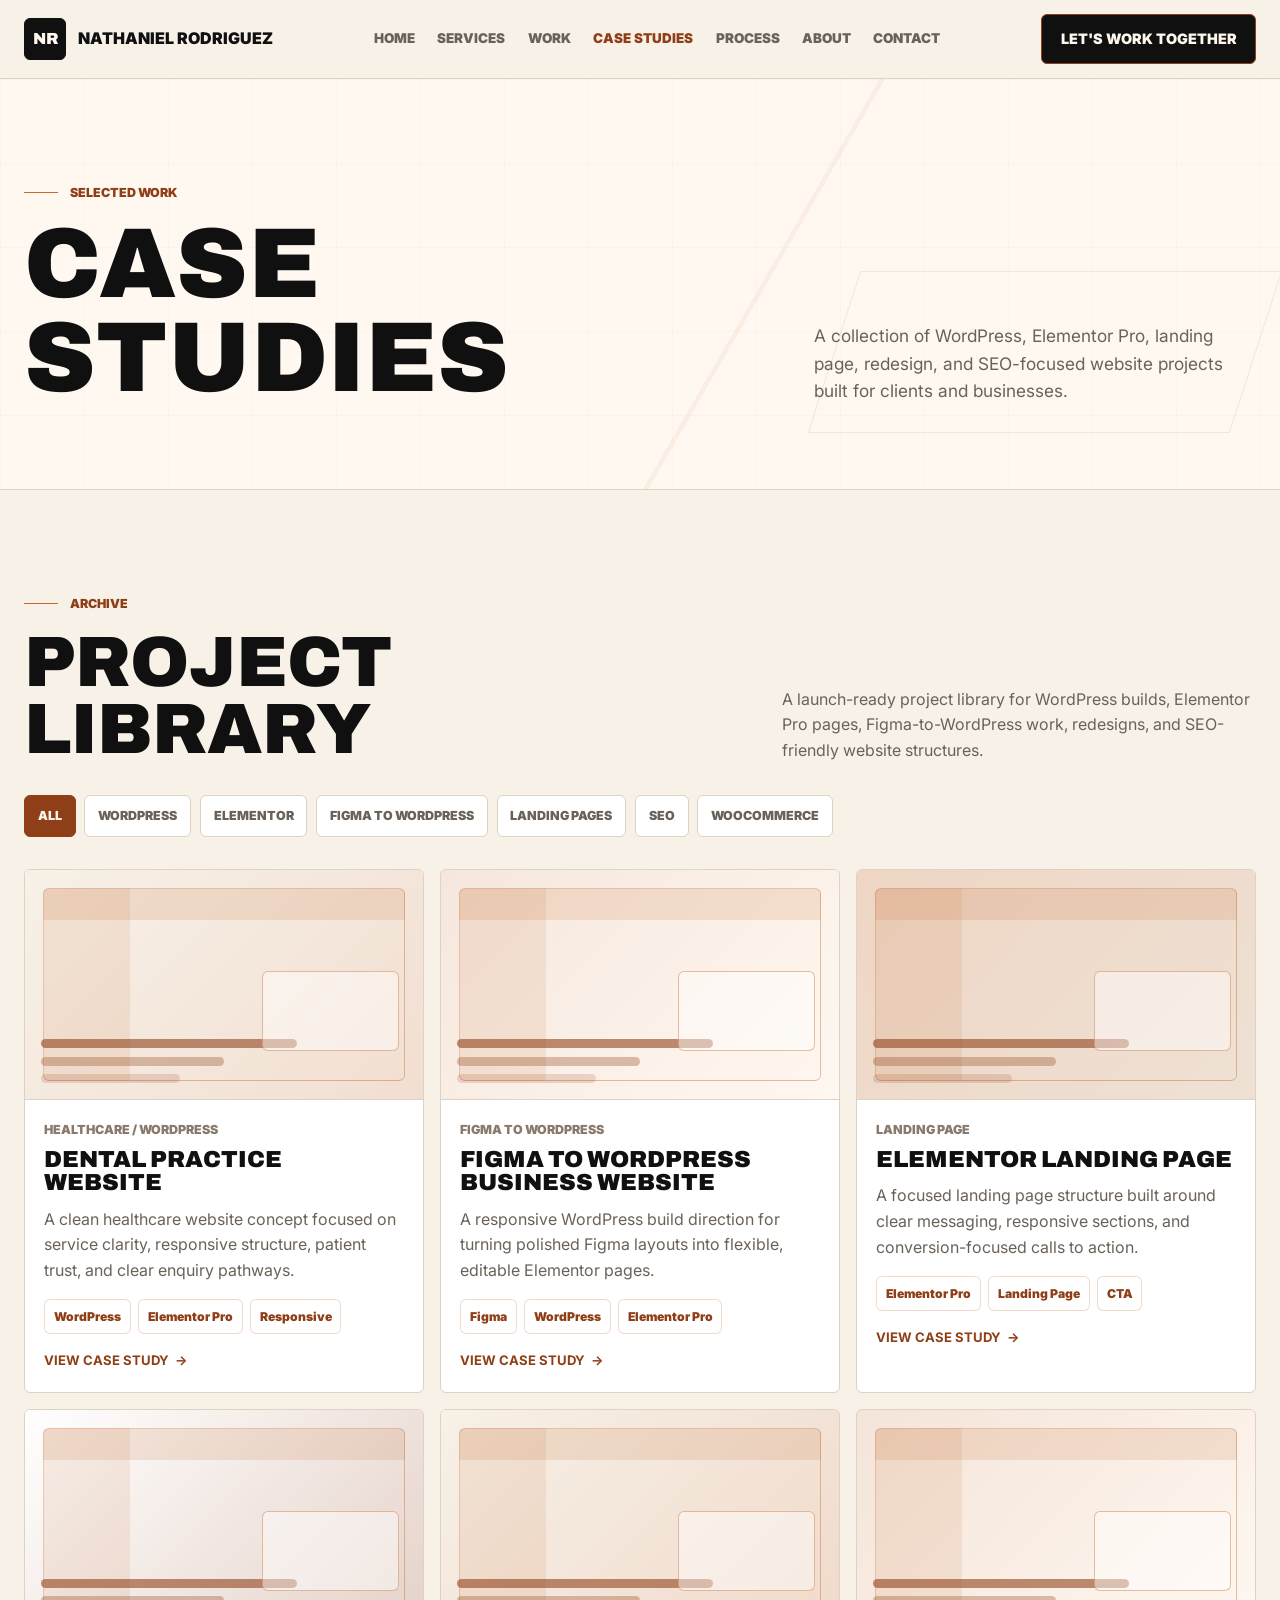
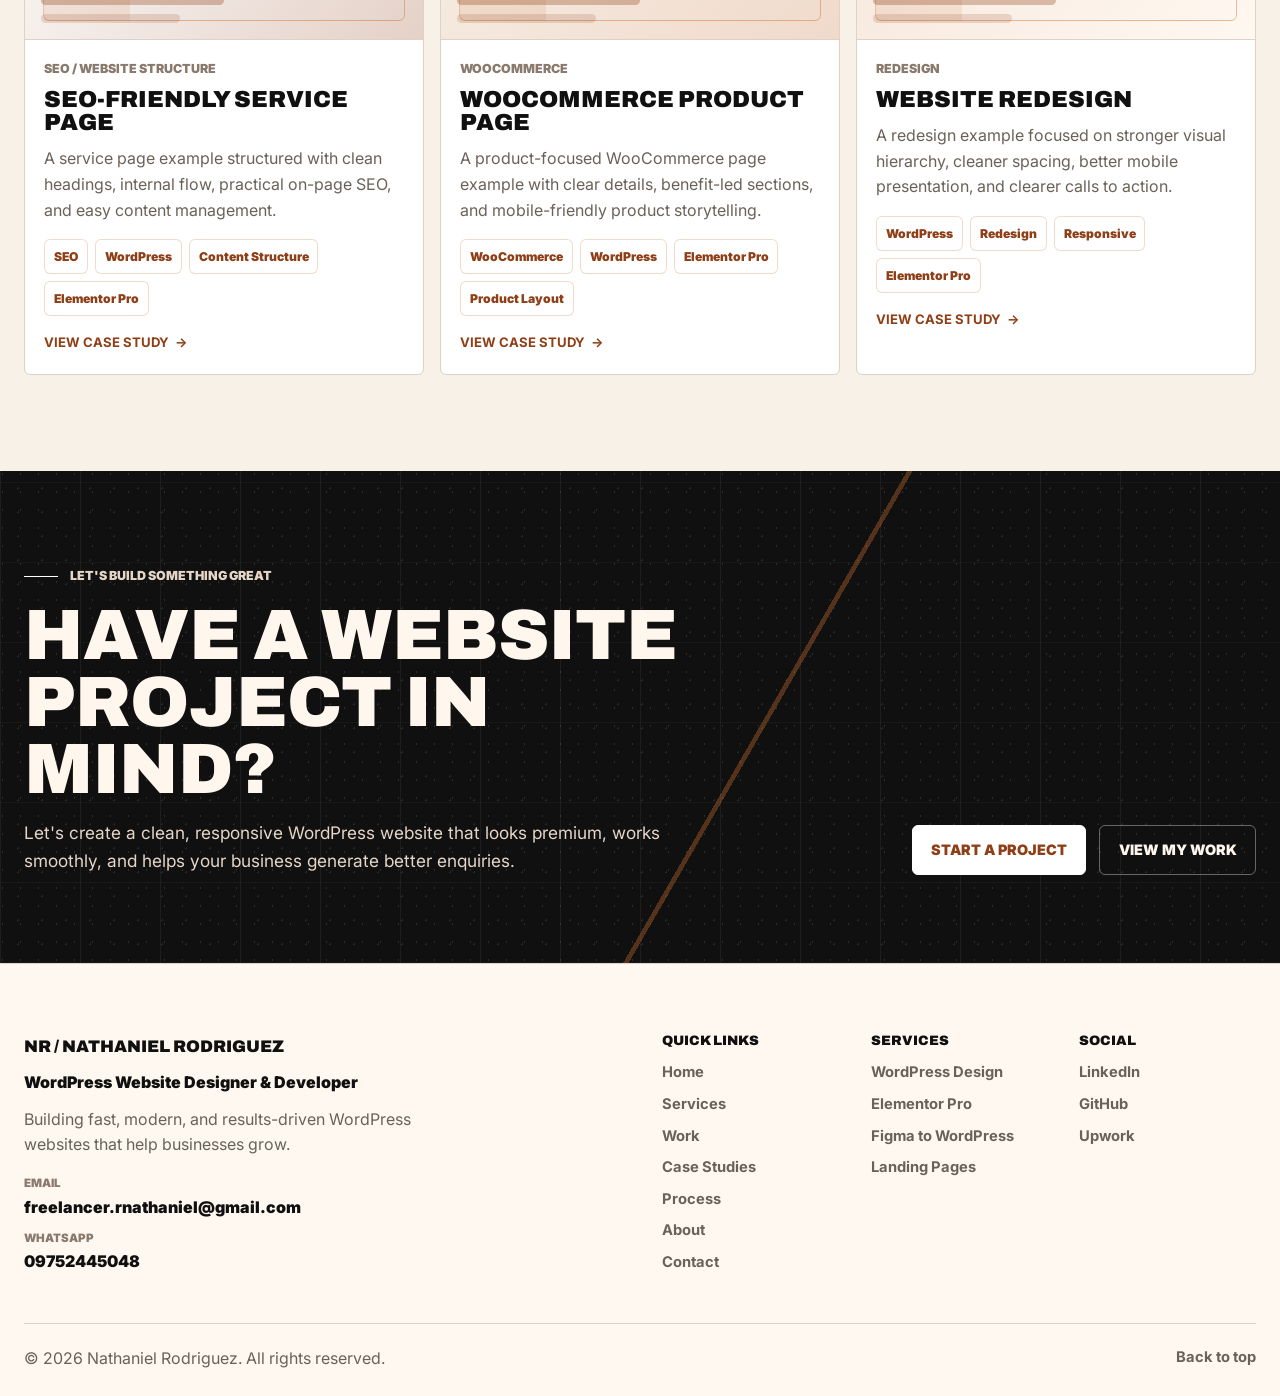
==== case-studies.html @ 32eaf041 "Refresh portfolio branding with warm copper palette" ====
<!DOCTYPE html>
<html lang="en">
<head>
  <meta charset="UTF-8" />
  <meta name="viewport" content="width=device-width, initial-scale=1.0" />
  <meta name="description" content="Case studies for WordPress, Elementor Pro, landing page, redesign, WooCommerce, and SEO-focused website projects by Nathaniel Rodriguez." />
  <meta property="og:title" content="Case Studies | Nathaniel Rodriguez" />
  <meta property="og:description" content="WordPress, Elementor Pro, Figma-to-WordPress, landing page, redesign, and SEO-friendly website case studies by Nathaniel Rodriguez." />
  <meta property="og:type" content="website" />
  <meta name="theme-color" content="#F7F1E8" />
  <title>Case Studies | Nathaniel Rodriguez</title>
  <link rel="icon" href="assets/images/favicon.svg" type="image/svg+xml" />
  <link rel="preconnect" href="https://fonts.googleapis.com" />
  <link rel="preconnect" href="https://fonts.gstatic.com" crossorigin />
  <link href="https://fonts.googleapis.com/css2?family=Archivo:wght@600;700;800;900&family=Inter:wght@400;500;600;700;800&display=swap" rel="stylesheet" />
  <link rel="stylesheet" href="style.css" />
</head>
<body>
  <a class="skip-link" href="#main">Skip to content</a>

  <header class="site-header" data-header>
    <div class="container nav-wrap">
      <a class="brand" href="index.html#home" aria-label="Nathaniel Rodriguez home">
        <span class="brand-mark">NR</span>
        <span class="brand-name">Nathaniel Rodriguez</span>
      </a>

      <nav class="nav-links" id="primary-navigation" aria-label="Main navigation">
        <a href="index.html#home">Home</a>
        <a href="index.html#services">Services</a>
        <a href="index.html#work">Work</a>
        <a href="case-studies.html" aria-current="page">Case Studies</a>
        <a href="index.html#process">Process</a>
        <a href="index.html#about">About</a>
        <a href="index.html#contact">Contact</a>
        <a class="btn btn-dark nav-mobile-cta" href="mailto:freelancer.rnathaniel@gmail.com">Let's Work Together</a>
      </nav>

      <a class="btn btn-dark nav-cta" href="mailto:freelancer.rnathaniel@gmail.com">Let's Work Together</a>

      <button class="nav-toggle" type="button" aria-controls="primary-navigation" aria-expanded="false">
        <span class="visually-hidden">Toggle navigation</span>
        <span></span>
        <span></span>
      </button>
    </div>
  </header>

  <main id="main">
    <section class="page-hero" aria-labelledby="case-studies-title">
      <div class="container page-hero-grid">
        <div>
          <p class="eyebrow">Selected Work</p>
          <h1 id="case-studies-title">Case Studies</h1>
        </div>
        <p>
          A collection of WordPress, Elementor Pro, landing page, redesign, and SEO-focused website projects built for clients and businesses.
        </p>
      </div>
    </section>

    <section class="case-archive section" aria-labelledby="case-grid-title">
      <div class="container">
        <div class="archive-intro">
          <div>
            <p class="eyebrow">Archive</p>
            <h2 id="case-grid-title">Project Library</h2>
          </div>
          <p>
            A launch-ready project library for WordPress builds, Elementor Pro pages, Figma-to-WordPress work, redesigns, and SEO-friendly website structures.
          </p>
        </div>

        <div class="filter-row" aria-label="Case study filters">
          <button class="filter-chip is-active" type="button" data-filter="All" aria-pressed="true">All</button>
          <button class="filter-chip" type="button" data-filter="WordPress" aria-pressed="false">WordPress</button>
          <button class="filter-chip" type="button" data-filter="Elementor" aria-pressed="false">Elementor</button>
          <button class="filter-chip" type="button" data-filter="Figma to WordPress" aria-pressed="false">Figma to WordPress</button>
          <button class="filter-chip" type="button" data-filter="Landing Pages" aria-pressed="false">Landing Pages</button>
          <button class="filter-chip" type="button" data-filter="SEO" aria-pressed="false">SEO</button>
          <button class="filter-chip" type="button" data-filter="WooCommerce" aria-pressed="false">WooCommerce</button>
        </div>

        <div class="case-grid" data-case-study-grid>
        </div>
      </div>
    </section>

    <section class="cta-section" id="contact" aria-labelledby="archive-cta-title">
      <div class="container cta-grid">
        <div>
          <p class="eyebrow eyebrow-invert">Let's Build Something Great</p>
          <h2 id="archive-cta-title">Have a Website Project in Mind?</h2>
          <p>
            Let's create a clean, responsive WordPress website that looks premium, works smoothly, and helps your business generate better enquiries.
          </p>
        </div>
        <div class="cta-actions">
          <a class="btn btn-white" href="mailto:freelancer.rnathaniel@gmail.com">Start a Project</a>
          <a class="btn btn-outline-dark" href="index.html#work">View My Work</a>
        </div>
      </div>
    </section>
  </main>

  <footer class="site-footer">
    <div class="container footer-grid">
      <div class="footer-intro">
        <a class="footer-brand" href="index.html#home">NR / Nathaniel Rodriguez</a>
        <p class="footer-role">WordPress Website Designer & Developer</p>
        <p>Building fast, modern, and results-driven WordPress websites that help businesses grow.</p>
        <div class="footer-contact">
          <a href="mailto:freelancer.rnathaniel@gmail.com"><span>Email</span> freelancer.rnathaniel@gmail.com</a>
          <a href="https://wa.me/639752445048" target="_blank" rel="noopener"><span>WhatsApp</span> 09752445048</a>
        </div>
      </div>

      <div>
        <h2>Quick Links</h2>
        <nav class="footer-links" aria-label="Footer quick links">
          <a href="index.html#home">Home</a>
          <a href="index.html#services">Services</a>
          <a href="index.html#work">Work</a>
          <a href="case-studies.html">Case Studies</a>
          <a href="index.html#process">Process</a>
          <a href="index.html#about">About</a>
          <a href="index.html#contact">Contact</a>
        </nav>
      </div>

      <div>
        <h2>Services</h2>
        <nav class="footer-links" aria-label="Footer service links">
          <a href="index.html#services">WordPress Design</a>
          <a href="index.html#services">Elementor Pro</a>
          <a href="index.html#services">Figma to WordPress</a>
          <a href="index.html#services">Landing Pages</a>
        </nav>
      </div>

      <div>
        <h2>Social</h2>
        <nav class="footer-links" aria-label="Social links">
          <a href="https://www.linkedin.com/in/rnaths" target="_blank" rel="noopener">LinkedIn</a>
          <a href="https://github.com/thanielll" target="_blank" rel="noopener">GitHub</a>
          <a href="https://www.upwork.com/freelancers/~01e812a28cc6f0769d" target="_blank" rel="noopener">Upwork</a>
        </nav>
      </div>
    </div>

    <div class="container footer-bottom">
      <p>&copy; 2026 Nathaniel Rodriguez. All rights reserved.</p>
      <a href="index.html#home">Back to top</a>
    </div>
  </footer>

  <script src="assets/js/case-studies.js"></script>
  <script src="script.js"></script>
</body>
</html>
---- style.css ----
/* Global */
:root {
  --color-bg: #f7f1e8;
  --color-surface: #ffffff;
  --color-text: #101010;
  --color-muted: #6a6258;
  --color-border: #ddd2c4;
  --color-accent: #c46a2d;
  --color-accent-soft: #f3d6c2;
  --color-accent-dark: #8f3f17;
  --color-bg-soft: #fff8f0;
  --color-bg-alt: #eee1d4;
  --color-heading: var(--color-text);
  --color-muted-soft: #8a7a6d;
  --color-line: var(--color-border);
  --color-line-strong: #baa996;
  --color-white: var(--color-surface);
  --color-black: var(--color-text);
  --color-charcoal: var(--color-text);
  --color-on-dark: #fff7ed;
  --color-on-dark-muted: #e6d6c8;
  --color-bg-rgb: 247, 241, 232;
  --color-bg-soft-rgb: 255, 248, 240;
  --color-surface-rgb: 255, 255, 255;
  --color-text-rgb: 16, 16, 16;
  --color-accent-rgb: 196, 106, 45;
  --color-accent-soft-rgb: 243, 214, 194;
  --color-accent-dark-rgb: 143, 63, 23;
  --font-body: "Inter", system-ui, -apple-system, BlinkMacSystemFont, "Segoe UI", sans-serif;
  --font-display: "Archivo", "Inter", system-ui, sans-serif;
  --container: 1300px;
  --section-space: 96px;
  --radius: 6px;
  --shadow: 0 20px 60px rgba(var(--color-accent-dark-rgb), 0.12);
  --motion-fast: 180ms;
  --motion-base: 260ms;
  --motion-reveal: 280ms;
}

* {
  box-sizing: border-box;
  margin: 0;
  padding: 0;
}

html {
  scroll-behavior: smooth;
  scroll-padding-top: 92px;
}

body {
  min-height: 100vh;
  color: var(--color-text);
  background:
    linear-gradient(90deg, rgba(var(--color-accent-rgb), 0.035) 1px, transparent 1px),
    linear-gradient(rgba(var(--color-accent-rgb), 0.035) 1px, transparent 1px),
    var(--color-bg);
  background-size: 72px 72px;
  font-family: var(--font-body);
  line-height: 1.6;
  overflow-x: hidden;
}

body.nav-open {
  overflow: hidden;
}

a {
  color: inherit;
  text-decoration: none;
}

a,
button {
  cursor: pointer;
}

ul {
  list-style: none;
}

button {
  border: 0;
  color: inherit;
  font: inherit;
}

a:focus-visible,
button:focus-visible {
  outline: 3px solid var(--color-accent);
  outline-offset: 4px;
}

.cta-section a:focus-visible {
  outline-color: var(--color-on-dark);
}

.container {
  width: min(var(--container), calc(100% - 48px));
  margin-inline: auto;
}

.skip-link {
  position: fixed;
  top: 14px;
  left: 14px;
  z-index: 100;
  transform: translateY(-170%);
  border: 1px solid var(--color-black);
  border-radius: var(--radius);
  padding: 0.8rem 1rem;
  color: var(--color-white);
  background: var(--color-black);
  font-weight: 800;
  transition: transform 0.2s ease;
}

.skip-link:focus {
  transform: translateY(0);
}

.visually-hidden {
  position: absolute;
  width: 1px;
  height: 1px;
  padding: 0;
  margin: -1px;
  overflow: hidden;
  clip: rect(0, 0, 0, 0);
  white-space: nowrap;
  border: 0;
}

h1,
h2,
h3 {
  color: var(--color-heading);
  font-family: var(--font-display);
  font-weight: 900;
  line-height: 0.94;
  text-transform: uppercase;
}

h1 {
  max-width: 820px;
  font-size: clamp(4rem, 6.2rem, 6.2rem);
}

h2 {
  font-size: clamp(3rem, 4.45rem, 4.45rem);
}

h3 {
  font-size: 1.38rem;
  line-height: 1;
}

.eyebrow {
  display: inline-flex;
  align-items: center;
  gap: 0.75rem;
  margin-bottom: 1rem;
  color: var(--color-accent-dark);
  font-size: 0.78rem;
  font-weight: 900;
  text-transform: uppercase;
}

.eyebrow::before {
  content: "";
  display: inline-block;
  width: 34px;
  height: 1px;
  background: var(--color-accent);
}

.eyebrow-invert {
  color: var(--color-on-dark-muted);
}

.eyebrow-invert::before {
  background: var(--color-white);
}

/* Buttons */
.btn {
  position: relative;
  display: inline-flex;
  align-items: center;
  justify-content: center;
  overflow: hidden;
  min-height: 50px;
  border: 1px solid var(--color-accent-dark);
  border-radius: var(--radius);
  padding: 0 1.15rem;
  font-size: 0.9rem;
  font-weight: 900;
  text-transform: uppercase;
  transition: transform var(--motion-fast) ease, background var(--motion-fast) ease, color var(--motion-fast) ease, border-color var(--motion-fast) ease;
}

.btn::after {
  content: "";
  position: absolute;
  inset: auto 12px 8px 12px;
  height: 1px;
  background: currentColor;
  opacity: 0;
  transform: scaleX(0);
  transform-origin: left;
  transition: opacity var(--motion-fast) ease, transform var(--motion-base) ease;
}

.btn:hover,
.btn:focus-visible {
  transform: translateY(-2px);
}

.btn:hover::after,
.btn:focus-visible::after {
  opacity: 0.32;
  transform: scaleX(1);
}

.btn-dark {
  color: var(--color-on-dark);
  background: var(--color-text);
}

.btn-dark:hover,
.btn-dark:focus-visible {
  border-color: var(--color-accent-dark);
  background: var(--color-accent-dark);
}

.btn-light {
  color: var(--color-text);
  border-color: rgba(var(--color-accent-rgb), 0.35);
  background: rgba(var(--color-surface-rgb), 0.78);
}

.btn-light:hover,
.btn-light:focus-visible {
  color: var(--color-text);
  border-color: var(--color-accent);
  background: var(--color-accent-soft);
}

.btn-white {
  color: var(--color-accent-dark);
  border-color: var(--color-surface);
  background: var(--color-surface);
}

.btn-outline-dark {
  color: var(--color-on-dark);
  border-color: rgba(var(--color-surface-rgb), 0.36);
  background: transparent;
}

.btn-outline-dark:hover,
.btn-outline-dark:focus-visible {
  color: var(--color-accent-dark);
  border-color: var(--color-surface);
  background: var(--color-surface);
}

/* Header / Navigation */
.site-header {
  position: sticky;
  top: 0;
  z-index: 40;
  border-bottom: 1px solid var(--color-line);
  background: rgba(var(--color-bg-rgb), 0.92);
  backdrop-filter: blur(18px);
  transition: background 0.2s ease, box-shadow 0.2s ease;
}

.site-header.is-scrolled {
  background: rgba(var(--color-bg-soft-rgb), 0.96);
  box-shadow: 0 12px 40px rgba(var(--color-accent-dark-rgb), 0.07);
}

.nav-wrap {
  min-height: 78px;
  display: grid;
  grid-template-columns: auto 1fr auto;
  gap: 1.5rem;
  align-items: center;
}

.brand {
  display: inline-flex;
  align-items: center;
  gap: 0.75rem;
  min-width: 0;
  font-weight: 900;
  text-transform: uppercase;
}

.brand-mark {
  width: 42px;
  height: 42px;
  display: grid;
  place-items: center;
  flex: 0 0 auto;
  border: 1px solid var(--color-text);
  border-radius: var(--radius);
  color: var(--color-on-dark);
  background: var(--color-text);
  font-family: var(--font-display);
  line-height: 1;
}

.brand-name {
  overflow: hidden;
  color: var(--color-text);
  text-overflow: ellipsis;
  white-space: nowrap;
}

.nav-links {
  display: flex;
  align-items: center;
  justify-content: center;
  gap: 1.4rem;
  color: var(--color-muted);
  font-size: 0.84rem;
  font-weight: 900;
  text-transform: uppercase;
}

.nav-links a {
  transition: color 0.2s ease;
}

.nav-links a:hover,
.nav-links a:focus-visible,
.nav-links a[aria-current="page"] {
  color: var(--color-accent-dark);
}

.nav-mobile-cta {
  display: none;
}

.nav-toggle {
  display: none;
  width: 44px;
  height: 44px;
  place-items: center;
  border: 1px solid rgba(var(--color-text-rgb), 0.28);
  border-radius: var(--radius);
  background: var(--color-bg-soft);
  cursor: pointer;
}

.nav-toggle span:not(.visually-hidden) {
  width: 19px;
  height: 2px;
  display: block;
  grid-column: 1;
  grid-row: 1;
  background: var(--color-text);
  transition: transform 0.2s ease;
}

.nav-toggle span:not(.visually-hidden):nth-of-type(2) {
  transform: translateY(-4px);
}

.nav-toggle span:not(.visually-hidden):nth-of-type(3) {
  transform: translateY(4px);
}

.nav-toggle[aria-expanded="true"] span:not(.visually-hidden):nth-of-type(2) {
  transform: rotate(45deg);
}

.nav-toggle[aria-expanded="true"] span:not(.visually-hidden):nth-of-type(3) {
  transform: rotate(-45deg);
}

/* Hero Section */
.hero {
  position: relative;
  overflow: hidden;
  padding: clamp(48px, 6vw, 70px) 0 clamp(52px, 6vw, 76px);
  border-bottom: 1px solid var(--color-line);
  background:
    radial-gradient(circle at 78% 18%, rgba(var(--color-accent-rgb), 0.08) 0 1px, transparent 1px 100%),
    linear-gradient(90deg, rgba(var(--color-accent-rgb), 0.036) 1px, transparent 1px),
    linear-gradient(rgba(var(--color-accent-rgb), 0.036) 1px, transparent 1px),
    linear-gradient(120deg, transparent 0 63%, rgba(var(--color-accent-rgb), 0.075) 63% 63.25%, transparent 63.25% 100%),
    linear-gradient(180deg, var(--color-bg-soft), var(--color-bg));
  background-size: 18px 18px, 86px 86px, 86px 86px, auto, auto;
}

.hero::before {
  content: "";
  position: absolute;
  top: 44px;
  right: -150px;
  width: min(48vw, 560px);
  height: min(48vw, 560px);
  border: 1px solid var(--color-line);
  transform: rotate(18deg);
}

.hero::after {
  content: "";
  position: absolute;
  left: max(24px, calc((100% - var(--container)) / 2));
  right: max(24px, calc((100% - var(--container)) / 2));
  bottom: 42px;
  height: 1px;
  background:
    linear-gradient(90deg, var(--color-accent), transparent 72%),
    repeating-linear-gradient(90deg, transparent 0 36px, rgba(var(--color-accent-rgb), 0.28) 36px 37px, transparent 37px 72px);
  opacity: 0.22;
}

.hero-grid {
  position: relative;
  display: grid;
  grid-template-columns: minmax(0, 0.74fr) minmax(290px, 0.35fr);
  gap: clamp(2rem, 5vw, 5rem);
  align-items: center;
}

.hero-copy {
  position: relative;
  max-width: 930px;
}

.hero-copy::after {
  display: none;
}

.hero h1 {
  max-width: 930px;
  font-size: clamp(3.05rem, 5vw, 4.85rem);
  line-height: 0.9;
}

.hero-text {
  max-width: 720px;
  margin-top: 1.25rem;
  color: var(--color-muted);
  font-size: clamp(1rem, 1.2vw, 1.12rem);
}

.hero-actions {
  display: flex;
  flex-wrap: wrap;
  gap: 0.85rem;
  margin-top: 1.65rem;
}

.trust-row {
  display: flex;
  flex-wrap: wrap;
  gap: 0.6rem;
  margin-top: 1.15rem;
}

.trust-row li {
  border: 1px solid var(--color-line);
  border-radius: var(--radius);
  padding: 0.55rem 0.7rem;
  color: var(--color-muted);
  background: rgba(var(--color-surface-rgb), 0.58);
  font-size: 0.82rem;
  font-weight: 900;
  text-transform: uppercase;
}

.hero-accent {
  position: relative;
  display: flex;
  flex-direction: column;
  justify-content: center;
  gap: 0.9rem;
  align-self: center;
  min-height: 360px;
  padding: 1.25rem;
  border-left: 1px solid var(--color-line);
  isolation: isolate;
}

.hero-accent::before,
.hero-accent::after {
  content: "";
  position: absolute;
  z-index: -1;
  border: 1px solid var(--color-line);
}

.hero-accent::before {
  inset: 0 0 auto auto;
  width: 78%;
  height: 48%;
}

.hero-accent::after {
  right: 18%;
  bottom: 0;
  width: 48%;
  height: 58%;
  transform: skewX(-18deg);
  opacity: 0.7;
}

.hero-accent p {
  align-self: start;
  justify-self: start;
  border: 1px solid rgba(var(--color-accent-rgb), 0.5);
  border-radius: var(--radius);
  padding: 0.56rem 0.68rem;
  color: var(--color-accent-dark);
  background: rgba(var(--color-surface-rgb), 0.72);
  font-size: 0.74rem;
  font-weight: 900;
  text-transform: uppercase;
}

.hero-accent ul {
  display: flex;
  flex-wrap: wrap;
  gap: 0.5rem;
  align-self: start;
}

.hero-accent li {
  border: 1px solid var(--color-line);
  border-radius: var(--radius);
  padding: 0.48rem 0.58rem;
  color: var(--color-muted);
  background: rgba(var(--color-surface-rgb), 0.62);
  font-size: 0.74rem;
  font-weight: 900;
  text-transform: uppercase;
}

.hero-stat {
  border: 1px solid rgba(var(--color-accent-rgb), 0.5);
  border-radius: var(--radius);
  padding: 1rem;
  background: var(--color-bg-soft);
}

.hero-stat span {
  display: block;
  color: var(--color-muted-soft);
  font-size: 0.72rem;
  font-weight: 900;
  text-transform: uppercase;
}

.hero-stat strong {
  display: block;
  margin-top: 0.7rem;
  color: var(--color-accent-dark);
  font-family: var(--font-display);
  font-size: 1.08rem;
  line-height: 1;
  text-transform: uppercase;
}

.hero-stat-dark {
  color: var(--color-on-dark);
  border-color: rgba(var(--color-accent-rgb), 0.46);
  background: var(--color-text);
}

.hero-stat-dark span,
.hero-stat-dark strong {
  color: var(--color-on-dark);
}

.browser-bar {
  height: 46px;
  display: grid;
  grid-template-columns: 9px 9px 9px 1fr;
  gap: 0.45rem;
  align-items: center;
  padding: 0 1rem;
  border-bottom: 1px solid rgba(var(--color-accent-rgb), 0.45);
  background: var(--color-bg-alt);
}

.browser-bar span {
  width: 9px;
  height: 9px;
  border: 1px solid var(--color-accent);
  border-radius: 50%;
}

.browser-bar div {
  height: 14px;
  margin-left: 0.65rem;
  border: 1px solid var(--color-line);
  border-radius: 999px;
  background: var(--color-bg-soft);
}

/* Stats / Value Strip */
.value-strip {
  border-bottom: 1px solid var(--color-line);
  background: var(--color-surface);
}

.value-grid {
  display: grid;
  grid-template-columns: repeat(4, minmax(0, 1fr));
}

.value-item {
  min-height: 230px;
  padding: 1.45rem;
  border-right: 1px solid var(--color-line);
}

.value-item:first-child {
  border-left: 1px solid var(--color-line);
}

.icon-block {
  width: 48px;
  height: 48px;
  display: grid;
  place-items: center;
  margin-bottom: 2rem;
  border: 1px solid rgba(var(--color-accent-rgb), 0.52);
  border-radius: var(--radius);
  color: var(--color-on-dark);
  background: var(--color-text);
  font-family: var(--font-display);
  font-weight: 900;
}

.value-item h2 {
  font-size: 1.45rem;
  line-height: 1;
}

.value-item p {
  margin-top: 0.8rem;
  color: var(--color-muted);
}

/* Scroll Reveal */
.has-reveal .reveal {
  opacity: 0;
  transform: translateY(18px);
  transition: opacity var(--motion-reveal) ease, transform var(--motion-reveal) ease;
  transition-delay: var(--reveal-delay, 0ms);
}

.has-reveal .reveal.is-visible {
  opacity: 1;
  transform: translateY(0);
}

/* Shared Geometric Accents */
main > section {
  position: relative;
}

main > section > .container {
  position: relative;
  z-index: 1;
}

main > section::before,
main > section::after {
  pointer-events: none;
}

main > section:not(.cta-section)::after {
  content: "";
  position: absolute;
  top: 42px;
  right: -70px;
  width: 172px;
  height: 172px;
  border: 1px solid rgba(var(--color-accent-rgb), 0.11);
  opacity: 0;
  transform: rotate(16deg);
}

/* Shared Sections */
.section {
  padding: var(--section-space) 0;
  background: var(--color-bg);
}

.section-ruled {
  border-top: 1px solid var(--color-line);
  border-bottom: 1px solid var(--color-line);
  background:
    linear-gradient(90deg, transparent 0 49.9%, rgba(var(--color-accent-rgb), 0.06) 49.9% 50.1%, transparent 50.1% 100%),
    var(--color-bg-soft);
}

.section-heading {
  position: relative;
  max-width: 900px;
  margin-bottom: 3.4rem;
}

.section-heading::after {
  content: "";
  position: absolute;
  left: 0;
  bottom: -1.4rem;
  width: min(100%, 460px);
  height: 1px;
  background: linear-gradient(90deg, rgba(var(--color-accent-rgb), 0.42), transparent);
  opacity: 0.55;
}

.heading-split {
  max-width: none;
  display: grid;
  grid-template-columns: 1fr minmax(280px, 0.45fr);
  gap: 3rem;
  align-items: end;
}

.heading-split p:not(.eyebrow) {
  color: var(--color-muted);
  font-size: 1rem;
}

/* Services Section */
#services {
  overflow: hidden;
}

#services::before {
  content: "";
  position: absolute;
  top: 86px;
  right: max(24px, calc((100% - var(--container)) / 2));
  width: min(34vw, 420px);
  height: 240px;
  border-top: 1px solid rgba(var(--color-accent-rgb), 0.18);
  border-right: 1px solid rgba(var(--color-accent-rgb), 0.18);
  background:
    linear-gradient(135deg, transparent 0 48%, rgba(var(--color-accent-rgb), 0.11) 48% 48.35%, transparent 48.35% 100%);
  opacity: 0.7;
  pointer-events: none;
}

#services::after {
  left: -70px;
  top: auto;
  bottom: 54px;
  opacity: 1;
}

.service-grid {
  display: grid;
  grid-template-columns: repeat(4, minmax(0, 1fr));
  gap: 1rem;
}

.service-card {
  position: relative;
  overflow: hidden;
  min-height: 330px;
  display: flex;
  flex-direction: column;
  border: 1px solid var(--color-line);
  border-radius: var(--radius);
  padding: 1.35rem;
  background: var(--color-surface);
  transition: transform var(--motion-base) ease, border-color var(--motion-base) ease, box-shadow var(--motion-base) ease;
}

.service-card::before {
  content: "";
  position: absolute;
  top: 0;
  left: 0;
  width: 100%;
  height: 2px;
  background: var(--color-accent);
  transform: scaleX(0);
  transform-origin: left;
  transition: transform var(--motion-base) ease;
}

.service-card::after {
  content: "";
  position: absolute;
  right: 1rem;
  bottom: 1rem;
  width: 34px;
  height: 34px;
  border-right: 1px solid rgba(var(--color-accent-rgb), 0.34);
  border-bottom: 1px solid rgba(var(--color-accent-rgb), 0.34);
  opacity: 0;
  transform: translate(6px, 6px);
  transition: opacity var(--motion-base) ease, transform var(--motion-base) ease;
}

.service-card:hover {
  transform: translateY(-5px);
  border-color: var(--color-accent);
  box-shadow: var(--shadow);
}

.service-card:hover::before,
.service-card:focus-within::before {
  transform: scaleX(1);
}

.service-card:hover::after,
.service-card:focus-within::after {
  opacity: 1;
  transform: translate(0, 0);
}

.service-card > span,
.process-step > span {
  color: var(--color-muted-soft);
  font-family: var(--font-display);
  font-weight: 900;
}

.service-card h3 {
  margin-top: 2.2rem;
}

.service-card p {
  margin-top: 1rem;
  color: var(--color-muted);
}

.service-card a {
  display: inline-flex;
  gap: 0.35rem;
  align-items: center;
  margin-top: auto;
  color: var(--color-accent-dark);
  font-weight: 900;
  text-transform: uppercase;
  transition: gap 0.2s ease;
}

.service-card a:hover,
.service-card a:focus-visible {
  gap: 0.62rem;
}

/* Best For Section */
.best-for-section {
  border-bottom: 1px solid var(--color-line);
  background: var(--color-bg);
}

.best-for-grid {
  display: grid;
  grid-template-columns: repeat(4, minmax(0, 1fr));
  border-top: 1px solid var(--color-line-strong);
  border-left: 1px solid var(--color-line);
}

.best-for-grid article {
  min-height: 190px;
  display: flex;
  flex-direction: column;
  justify-content: space-between;
  border-right: 1px solid var(--color-line);
  border-bottom: 1px solid var(--color-line);
  padding: 1.15rem;
  background: rgba(var(--color-surface-rgb), 0.35);
}

.best-for-grid span {
  color: var(--color-muted-soft);
  font-family: var(--font-display);
  font-weight: 900;
}

.best-for-grid h3 {
  max-width: 260px;
  font-size: 1.2rem;
}

/* Featured Work */
#work {
  overflow: hidden;
}

#work::before {
  content: "WORK";
  position: absolute;
  top: 42px;
  right: max(22px, calc((100% - var(--container)) / 2));
  color: transparent;
  font-family: var(--font-display);
  font-size: clamp(5rem, 13vw, 11rem);
  font-weight: 900;
  line-height: 0.8;
  -webkit-text-stroke: 1px rgba(var(--color-accent-rgb), 0.11);
  text-transform: uppercase;
  pointer-events: none;
}

#work::after {
  left: max(-70px, calc((100% - var(--container)) / 2 - 160px));
  top: 48%;
  opacity: 1;
}

.project-grid {
  display: grid;
  grid-template-columns: repeat(3, minmax(0, 1fr));
  gap: 1rem;
}

.project-card {
  position: relative;
  overflow: hidden;
  min-height: 100%;
  border: 1px solid var(--color-line);
  border-radius: var(--radius);
  background: var(--color-surface);
  transition: transform var(--motion-base) ease, border-color var(--motion-base) ease, box-shadow var(--motion-base) ease;
}

.project-card::after,
.case-card::after {
  content: "";
  position: absolute;
  right: 0.95rem;
  top: 0.95rem;
  z-index: 1;
  width: 28px;
  height: 28px;
  border-top: 1px solid rgba(var(--color-accent-rgb), 0.42);
  border-right: 1px solid rgba(var(--color-accent-rgb), 0.42);
  opacity: 0;
  transform: translate(4px, -4px);
  transition: opacity var(--motion-base) ease, transform var(--motion-base) ease;
  pointer-events: none;
}

.project-card:hover,
.project-card:focus-within {
  transform: translateY(-5px);
  border-color: var(--color-accent);
  box-shadow: var(--shadow);
}

.project-card:hover::after,
.project-card:focus-within::after,
.case-card:hover::after,
.case-card:focus-within::after {
  opacity: 1;
  transform: translate(0, 0);
}

.project-link,
.case-card-link {
  height: 100%;
  display: flex;
  flex-direction: column;
}

.project-preview {
  position: relative;
  min-height: 250px;
  display: grid;
  align-content: end;
  padding: 1rem;
  border-bottom: 1px solid var(--color-line);
  background: var(--color-bg-alt);
  isolation: isolate;
}

.project-preview img {
  position: absolute;
  inset: 0;
  width: 100%;
  height: 100%;
  object-fit: cover;
  filter: grayscale(1) contrast(1.05);
}

.project-preview.has-image::before,
.project-preview.has-image::after {
  display: none;
}

.project-preview::before {
  content: "";
  position: absolute;
  inset: 18px;
  z-index: -1;
  border: 1px solid rgba(var(--color-accent-rgb), 0.34);
  border-radius: var(--radius);
  background:
    linear-gradient(180deg, rgba(var(--color-accent-rgb), 0.15) 0 16%, transparent 16%),
    linear-gradient(90deg, rgba(var(--color-accent-rgb), 0.11) 0 24%, transparent 24%);
  transition: transform var(--motion-base) ease, opacity var(--motion-base) ease;
}

.project-preview::after {
  content: "";
  position: absolute;
  top: 44%;
  right: 24px;
  width: 34%;
  height: 34%;
  border: 1px solid rgba(var(--color-accent-rgb), 0.42);
  border-radius: var(--radius);
  background: rgba(var(--color-surface-rgb), 0.46);
  transition: transform var(--motion-base) ease, opacity var(--motion-base) ease;
}

.project-preview span {
  width: 70%;
  height: 9px;
  display: block;
  margin-top: 0.55rem;
  border-radius: 999px;
  background: rgba(var(--color-accent-dark-rgb), 0.58);
  transition: transform var(--motion-base) ease, opacity var(--motion-base) ease;
}

.project-card:hover .project-preview::before,
.project-card:focus-within .project-preview::before {
  transform: translate(4px, -3px);
}

.project-card:hover .project-preview::after,
.project-card:focus-within .project-preview::after {
  transform: translate(-5px, 4px);
}

.project-card:hover .project-preview span,
.project-card:focus-within .project-preview span {
  transform: translateX(5px);
}

.project-preview span:nth-child(2) {
  width: 50%;
  opacity: 0.55;
}

.project-preview span:nth-child(3) {
  width: 38%;
  opacity: 0.3;
}

.preview-healthcare {
  background: linear-gradient(135deg, var(--color-bg), rgba(var(--color-accent-rgb), 0.22));
}

.preview-local,
.preview-figma {
  background: linear-gradient(135deg, rgba(var(--color-accent-rgb), 0.16), var(--color-bg-soft));
}

.preview-business,
.preview-landing {
  background: linear-gradient(135deg, rgba(var(--color-accent-rgb), 0.28), var(--color-bg-alt));
}

.preview-seo {
  background: linear-gradient(135deg, var(--color-surface), rgba(var(--color-accent-dark-rgb), 0.24));
}

.preview-commerce {
  background: linear-gradient(135deg, var(--color-bg), rgba(var(--color-accent-rgb), 0.25));
}

.preview-redesign {
  background: linear-gradient(135deg, rgba(var(--color-accent-rgb), 0.18), var(--color-bg-soft));
}

.project-content {
  flex: 1;
  display: flex;
  flex-direction: column;
  padding: 1.2rem;
}

.project-content p {
  color: var(--color-muted-soft);
  font-size: 0.78rem;
  font-weight: 900;
  text-transform: uppercase;
}

.project-content h3 {
  min-height: 2.7rem;
  margin-top: 0.55rem;
}

.project-summary {
  display: block;
  margin-top: 0.75rem;
  color: var(--color-muted);
  font-size: 0.9rem;
  line-height: 1.55;
}

.project-content ul {
  display: flex;
  flex-wrap: wrap;
  gap: 0.45rem;
  margin-top: auto;
  padding-top: 1rem;
}

.project-content li {
  border: 1px solid var(--color-line);
  border-radius: var(--radius);
  padding: 0.42rem 0.55rem;
  color: var(--color-accent-dark);
  border-color: rgba(var(--color-accent-rgb), 0.24);
  background: rgba(var(--color-surface-rgb), 0.82);
  font-size: 0.76rem;
  font-weight: 900;
}

.text-link {
  display: inline-flex;
  gap: 0.35rem;
  margin-top: 1rem;
  color: var(--color-accent-dark);
  font-size: 0.82rem;
  font-weight: 900;
  text-transform: uppercase;
}

.text-link span {
  display: inline-block;
  transition: transform var(--motion-fast) ease;
}

.project-card:hover .text-link span,
.project-card:focus-within .text-link span,
.case-card:hover .case-card-body strong span,
.case-card:focus-within .case-card-body strong span {
  transform: translateX(4px);
}

/* Case Studies Archive */
.page-hero {
  position: relative;
  overflow: hidden;
  padding: 96px 0 84px;
  border-bottom: 1px solid var(--color-line);
  background:
    linear-gradient(90deg, rgba(var(--color-accent-rgb), 0.036) 1px, transparent 1px),
    linear-gradient(rgba(var(--color-accent-rgb), 0.036) 1px, transparent 1px),
    linear-gradient(120deg, transparent 0 58%, rgba(var(--color-accent-rgb), 0.075) 58% 58.35%, transparent 58.35% 100%),
    var(--color-bg-soft);
  background-size: 84px 84px, 84px 84px, auto, auto;
}

.page-hero::before {
  content: "";
  position: absolute;
  right: max(24px, calc((100% - var(--container)) / 2));
  bottom: 56px;
  width: min(36vw, 420px);
  height: 160px;
  border: 1px solid rgba(var(--color-accent-rgb), 0.14);
  transform: skewX(-18deg);
  pointer-events: none;
}

.page-hero-grid {
  display: grid;
  grid-template-columns: minmax(0, 0.82fr) minmax(320px, 0.5fr);
  gap: 4rem;
  align-items: end;
}

.page-hero p:not(.eyebrow) {
  color: var(--color-muted);
  font-size: 1.08rem;
}

.archive-intro {
  display: grid;
  grid-template-columns: minmax(0, 0.75fr) minmax(320px, 0.5fr);
  gap: 3rem;
  align-items: end;
  margin-bottom: 2rem;
}

.archive-intro p:not(.eyebrow) {
  color: var(--color-muted);
}

.filter-row {
  display: flex;
  flex-wrap: wrap;
  gap: 0.55rem;
  margin-bottom: 2rem;
}

.filter-chip {
  min-height: 42px;
  border: 1px solid var(--color-line);
  border-radius: var(--radius);
  padding: 0 0.8rem;
  color: var(--color-muted);
  background: var(--color-surface);
  font-size: 0.78rem;
  font-weight: 900;
  text-transform: uppercase;
  cursor: pointer;
  transition: color 0.2s ease, background 0.2s ease, border-color 0.2s ease, transform 0.2s ease;
}

.filter-chip:hover,
.filter-chip:focus-visible,
.filter-chip.is-active {
  color: var(--color-on-dark);
  border-color: var(--color-accent-dark);
  background: var(--color-accent-dark);
}

.filter-chip:hover,
.filter-chip:focus-visible {
  transform: translateY(-2px);
}

.case-grid {
  display: grid;
  grid-template-columns: repeat(3, minmax(0, 1fr));
  gap: 1rem;
}

.case-card {
  position: relative;
  overflow: hidden;
  border: 1px solid var(--color-line);
  border-radius: var(--radius);
  background: var(--color-surface);
  transition: transform 0.2s ease, border-color 0.2s ease, box-shadow 0.2s ease;
}

.case-card:hover,
.case-card:focus-within {
  transform: translateY(-5px);
  border-color: var(--color-accent);
  box-shadow: var(--shadow);
}

.case-card .project-preview {
  min-height: 230px;
}

.case-card-body {
  flex: 1;
  padding: 1.2rem;
}

.case-card-body p {
  color: var(--color-muted-soft);
  font-size: 0.78rem;
  font-weight: 900;
  text-transform: uppercase;
}

.case-card-body h2 {
  margin-top: 0.55rem;
  font-size: 1.45rem;
  line-height: 1;
}

.case-card-body > span {
  display: block;
  margin-top: 0.75rem;
  color: var(--color-muted);
}

.case-card-body ul,
.case-tags,
.tools-row {
  display: flex;
  flex-wrap: wrap;
  gap: 0.45rem;
}

.case-card-body ul {
  margin-top: 1rem;
}

.case-card-body li,
.case-tags li,
.tools-row li {
  border: 1px solid var(--color-line);
  border-radius: var(--radius);
  padding: 0.42rem 0.55rem;
  color: var(--color-accent-dark);
  border-color: rgba(var(--color-accent-rgb), 0.24);
  background: rgba(var(--color-surface-rgb), 0.82);
  font-size: 0.76rem;
  font-weight: 900;
}

.case-card-body strong {
  display: inline-flex;
  gap: 0.35rem;
  margin-top: 1rem;
  color: var(--color-accent-dark);
  font-size: 0.82rem;
  text-transform: uppercase;
}

.case-card-body strong span {
  display: inline-block;
  transition: transform var(--motion-fast) ease;
}

/* Single Case Study */
.case-hero {
  position: relative;
  overflow: hidden;
  padding: 96px 0 104px;
  border-bottom: 1px solid var(--color-line);
  background:
    linear-gradient(90deg, rgba(var(--color-accent-rgb), 0.036) 1px, transparent 1px),
    linear-gradient(rgba(var(--color-accent-rgb), 0.036) 1px, transparent 1px),
    linear-gradient(120deg, transparent 0 54%, rgba(var(--color-accent-rgb), 0.075) 54% 54.35%, transparent 54.35% 100%),
    linear-gradient(180deg, var(--color-bg-soft), var(--color-bg));
  background-size: 84px 84px, 84px 84px, auto, auto;
}

.case-hero::before {
  content: "";
  position: absolute;
  right: -120px;
  top: 70px;
  width: 420px;
  height: 420px;
  border: 1px solid rgba(var(--color-accent-rgb), 0.13);
  transform: rotate(16deg);
  pointer-events: none;
}

.case-hero-grid {
  display: grid;
  grid-template-columns: minmax(0, 0.86fr) minmax(380px, 0.55fr);
  gap: 5rem;
  align-items: center;
}

.case-hero-copy > p:not(.eyebrow) {
  max-width: 760px;
  margin-top: 1.4rem;
  color: var(--color-muted);
  font-size: 1.12rem;
}

.case-tags {
  margin-top: 1.5rem;
}

.case-actions {
  display: flex;
  flex-wrap: wrap;
  gap: 0.85rem;
  margin-top: 2rem;
}

.case-hero-visual {
  overflow: hidden;
  border: 1px solid rgba(var(--color-accent-rgb), 0.55);
  border-radius: var(--radius);
  background: var(--color-surface);
  box-shadow: var(--shadow);
  transform: rotate(-1deg);
}

.case-screen {
  padding: 1.2rem;
}

.screen-hero {
  min-height: 260px;
  display: grid;
  align-content: end;
  border: 1px solid rgba(var(--color-accent-rgb), 0.46);
  border-radius: var(--radius);
  padding: 1rem;
  background:
    linear-gradient(135deg, rgba(var(--color-accent-rgb), 0.14), transparent 42%),
    repeating-linear-gradient(135deg, rgba(var(--color-accent-rgb), 0.06) 0 1px, transparent 1px 12px),
    var(--color-bg);
}

.screen-hero span {
  color: var(--color-muted);
  font-size: 0.75rem;
  font-weight: 900;
  text-transform: uppercase;
}

.screen-hero strong {
  max-width: 320px;
  margin-top: 0.4rem;
  color: var(--color-accent-dark);
  font-family: var(--font-display);
  font-size: 2.1rem;
  line-height: 0.94;
  text-transform: uppercase;
}

.screen-grid {
  display: grid;
  grid-template-columns: 1fr 0.75fr 0.5fr;
  gap: 0.7rem;
  margin-top: 0.9rem;
}

.screen-grid span {
  min-height: 82px;
  border: 1px solid var(--color-line-strong);
  border-radius: var(--radius);
  background: var(--color-bg-soft);
}

.case-section {
  position: relative;
  overflow: hidden;
  padding: var(--section-space) 0;
}

.case-section.section-ruled::before {
  content: "";
  position: absolute;
  right: max(18px, calc((100% - var(--container)) / 2));
  top: 40px;
  width: 92px;
  height: 92px;
  border-top: 1px solid rgba(var(--color-accent-rgb), 0.17);
  border-right: 1px solid rgba(var(--color-accent-rgb), 0.17);
  pointer-events: none;
}

.case-section-heading {
  max-width: 900px;
  margin-bottom: 2.4rem;
}

.case-section-heading > p:not(.eyebrow) {
  margin-top: 1rem;
  color: var(--color-muted);
}

.overview-grid {
  display: grid;
  grid-template-columns: repeat(3, minmax(0, 1fr));
  gap: 1rem;
}

.overview-grid article,
.highlight-grid article {
  border: 1px solid var(--color-line);
  border-radius: var(--radius);
  padding: 1.2rem;
  background: var(--color-surface);
}

.overview-grid span {
  color: var(--color-muted-soft);
  font-size: 0.76rem;
  font-weight: 900;
  text-transform: uppercase;
}

.overview-grid strong {
  display: block;
  margin-top: 0.7rem;
  color: var(--color-accent-dark);
  font-family: var(--font-display);
  font-size: 1.1rem;
  line-height: 1;
  text-transform: uppercase;
}

.case-copy-grid {
  display: grid;
  grid-template-columns: minmax(0, 0.55fr) minmax(0, 0.8fr);
  gap: 4rem;
}

.case-copy p {
  color: var(--color-muted);
  font-size: 1.08rem;
}

.case-copy p + p {
  margin-top: 1rem;
}

.highlight-grid {
  display: grid;
  grid-template-columns: repeat(3, minmax(0, 1fr));
  gap: 1rem;
}

.highlight-grid h3 {
  font-size: 1.1rem;
}

.highlight-grid p {
  margin-top: 0.8rem;
  color: var(--color-muted);
}

.screenshots-grid {
  display: grid;
  grid-template-columns: 1.35fr 0.65fr;
  gap: 1rem;
}

.screenshot-panel {
  min-height: 240px;
  display: grid;
  align-content: end;
  border: 1px solid rgba(var(--color-accent-rgb), 0.5);
  border-radius: var(--radius);
  padding: 1rem;
  background:
    linear-gradient(180deg, rgba(var(--color-accent-rgb), 0.15) 0 16%, transparent 16%),
    linear-gradient(90deg, rgba(var(--color-accent-rgb), 0.11) 0 24%, transparent 24%),
    var(--color-bg-soft);
}

.screenshot-panel.large {
  grid-row: span 2;
  min-height: 500px;
}

.screenshot-panel span {
  color: var(--color-accent-dark);
  font-family: var(--font-display);
  font-weight: 900;
  text-transform: uppercase;
}

.tools-row li {
  padding: 0.7rem 0.85rem;
  color: var(--color-accent-dark);
}

/* Process Section */
#process {
  overflow: hidden;
}

#process::before {
  content: "";
  position: absolute;
  top: 112px;
  right: max(24px, calc((100% - var(--container)) / 2));
  width: 240px;
  height: 240px;
  border: 1px solid rgba(var(--color-accent-rgb), 0.12);
  border-radius: 50%;
  pointer-events: none;
}

#process::after {
  right: max(-80px, calc((100% - var(--container)) / 2 - 120px));
  top: 50%;
  opacity: 1;
}

.process-list {
  position: relative;
  display: grid;
  gap: 1rem;
}

.process-list::before {
  content: "";
  position: absolute;
  top: 2rem;
  bottom: 2rem;
  left: 70px;
  width: 1px;
  background: linear-gradient(180deg, var(--color-accent), rgba(var(--color-accent-rgb), 0.1));
  opacity: 0.36;
}

.process-step {
  position: relative;
  display: grid;
  grid-template-columns: 140px 1fr;
  gap: 2rem;
  align-items: start;
  border-top: 1px solid var(--color-line-strong);
  padding: 2rem 0;
}

.process-step::before {
  content: "";
  position: absolute;
  top: 2.5rem;
  left: 65px;
  width: 11px;
  height: 11px;
  border: 1px solid var(--color-accent);
  border-radius: 50%;
  background: var(--color-bg);
  box-shadow: 0 0 0 6px var(--color-bg);
}

.process-step:last-child {
  border-bottom: 1px solid var(--color-line-strong);
}

.process-step span {
  font-size: 3rem;
  line-height: 1;
}

.process-step p {
  max-width: 780px;
  margin-top: 0.8rem;
  color: var(--color-muted);
  font-size: 1.08rem;
}

/* About / Tools Section */
#about {
  overflow: hidden;
}

#about::before {
  content: "";
  position: absolute;
  left: max(20px, calc((100% - var(--container)) / 2));
  top: 58px;
  width: 112px;
  height: 112px;
  border-top: 1px solid rgba(var(--color-accent-rgb), 0.22);
  border-left: 1px solid rgba(var(--color-accent-rgb), 0.22);
  opacity: 0.7;
  pointer-events: none;
}

#about::after {
  right: max(-44px, calc((100% - var(--container)) / 2 - 120px));
  top: 42%;
  opacity: 1;
}

.about-grid {
  display: grid;
  grid-template-columns: minmax(0, 0.82fr) minmax(360px, 0.5fr);
  gap: 4rem;
  align-items: start;
}

.about-copy p {
  max-width: 790px;
  margin-top: 1rem;
  color: var(--color-muted);
  font-size: 1.08rem;
}

.credential-row {
  display: flex;
  flex-wrap: wrap;
  gap: 0.55rem;
  margin-top: 1.6rem;
}

.credential-row li {
  border: 1px solid var(--color-line);
  border-radius: var(--radius);
  padding: 0.55rem 0.7rem;
  color: var(--color-accent-dark);
  border-color: rgba(var(--color-accent-rgb), 0.22);
  background: rgba(var(--color-surface-rgb), 0.68);
  font-size: 0.78rem;
  font-weight: 900;
  text-transform: uppercase;
}

.about-copy .btn {
  margin-top: 2rem;
}

.tools-panel {
  position: relative;
  border: 1px solid rgba(var(--color-accent-rgb), 0.5);
  border-radius: var(--radius);
  padding: 1.4rem;
  background: var(--color-surface);
  box-shadow: var(--shadow);
}

.tools-panel::before {
  content: "";
  position: absolute;
  inset: -18px 18px 18px -18px;
  z-index: -1;
  border: 1px solid rgba(var(--color-accent-rgb), 0.14);
  background:
    linear-gradient(90deg, rgba(var(--color-accent-rgb), 0.05) 1px, transparent 1px),
    linear-gradient(rgba(var(--color-accent-rgb), 0.05) 1px, transparent 1px);
  background-size: 22px 22px;
}

.tools-panel h3 {
  margin-bottom: 1.25rem;
}

.tools-grid {
  display: grid;
  grid-template-columns: repeat(2, minmax(0, 1fr));
  gap: 0.7rem;
}

.tools-grid li {
  border: 1px solid var(--color-line);
  border-radius: var(--radius);
  padding: 0.8rem;
  color: var(--color-accent-dark);
  border-color: rgba(var(--color-accent-rgb), 0.24);
  background: var(--color-bg-soft);
  font-weight: 900;
}

/* CTA Section */
.cta-section {
  padding: 88px 0;
  color: var(--color-on-dark);
  background:
    radial-gradient(circle at 14% 16%, rgba(var(--color-surface-rgb), 0.12) 0 1px, transparent 1px 100%),
    radial-gradient(circle at 76% 72%, rgba(var(--color-surface-rgb), 0.1) 0 1px, transparent 1px 100%),
    linear-gradient(120deg, transparent 0 58%, rgba(var(--color-accent-rgb), 0.38) 58% 58.35%, transparent 58.35% 100%),
    repeating-linear-gradient(90deg, rgba(var(--color-surface-rgb), 0.06) 0 1px, transparent 1px 80px),
    repeating-linear-gradient(0deg, rgba(var(--color-surface-rgb), 0.035) 0 1px, transparent 1px 80px),
    var(--color-text);
  background-size: 18px 18px, 24px 24px, auto, auto, auto, auto;
}

.cta-grid {
  display: grid;
  grid-template-columns: minmax(0, 0.9fr) auto;
  gap: 3rem;
  align-items: end;
}

.cta-section h2 {
  max-width: 720px;
  color: var(--color-on-dark);
}

.cta-section p:not(.eyebrow) {
  max-width: 650px;
  margin-top: 1rem;
  color: var(--color-on-dark-muted);
  font-size: 1.08rem;
}

.cta-actions {
  display: flex;
  flex-wrap: wrap;
  justify-content: flex-end;
  gap: 0.8rem;
}

.contact-cta {
  position: relative;
  overflow: hidden;
  padding: 96px 0;
}

.contact-cta::after {
  content: "";
  position: absolute;
  right: 8%;
  bottom: -80px;
  width: 360px;
  height: 360px;
  border: 1px solid rgba(var(--color-accent-rgb), 0.34);
  transform: rotate(16deg);
}

.cta-contact-grid {
  position: relative;
  z-index: 1;
  display: grid;
  grid-template-columns: minmax(0, 0.72fr) minmax(0, 0.88fr);
  gap: 4rem;
  align-items: end;
}

.cta-copy h2 {
  max-width: 760px;
  color: var(--color-on-dark);
}

.cta-copy p:not(.eyebrow) {
  max-width: 620px;
  margin-top: 1rem;
  color: var(--color-on-dark-muted);
  font-size: 1.08rem;
}

.cta-channel-grid {
  display: grid;
  grid-template-columns: repeat(2, minmax(0, 1fr));
  gap: 0.8rem;
}

.channel-card {
  min-height: 118px;
  display: grid;
  grid-template-columns: auto 1fr auto;
  gap: 1rem;
  align-items: center;
  border: 1px solid rgba(var(--color-surface-rgb), 0.34);
  border-radius: var(--radius);
  padding: 1rem;
  color: var(--color-on-dark);
  background: rgba(var(--color-surface-rgb), 0.055);
  font-weight: 900;
  text-transform: uppercase;
  transition: transform 0.2s ease, background 0.2s ease, border-color 0.2s ease;
}

.channel-card:hover,
.channel-card:focus-visible {
  transform: translateY(-4px);
  border-color: rgba(var(--color-accent-rgb), 0.72);
  background: rgba(var(--color-accent-rgb), 0.13);
}

.channel-icon,
.channel-mark {
  width: 46px;
  height: 46px;
  display: grid;
  place-items: center;
  border: 1px solid var(--color-surface);
  border-radius: var(--radius);
  color: var(--color-accent-dark);
  background: var(--color-surface);
  font-family: var(--font-display);
  font-size: 1rem;
  line-height: 1;
}

.channel-icon svg {
  width: 24px;
  height: 24px;
  fill: none;
  stroke: currentColor;
  stroke-width: 1.7;
  stroke-linecap: round;
  stroke-linejoin: round;
}

.channel-card i {
  color: var(--color-on-dark-muted);
  font-style: normal;
  transition: transform var(--motion-fast) ease;
}

.channel-card:hover .channel-icon,
.channel-card:focus-visible .channel-icon,
.channel-card:hover .channel-mark,
.channel-card:focus-visible .channel-mark {
  border-color: var(--color-accent-soft);
}

.channel-card:hover i,
.channel-card:focus-visible i {
  transform: translateX(5px);
}

/* Footer */
.site-footer {
  padding: 70px 0 24px;
  border-top: 1px solid var(--color-line);
  background: var(--color-bg-soft);
}

.footer-grid {
  display: grid;
  grid-template-columns: minmax(0, 1.2fr) repeat(3, minmax(150px, 0.35fr));
  gap: 2rem;
}

.footer-brand {
  display: inline-flex;
  color: var(--color-black);
  font-family: var(--font-display);
  font-size: 1.05rem;
  font-weight: 900;
  text-transform: uppercase;
}

.footer-role {
  margin-top: 0.6rem;
  color: var(--color-black);
  font-weight: 900;
}

.footer-intro p:not(.footer-role) {
  max-width: 390px;
  margin-top: 0.7rem;
  color: var(--color-muted);
}

.footer-contact {
  display: grid;
  gap: 0.5rem;
  margin-top: 1rem;
}

.footer-contact a {
  display: grid;
  gap: 0.16rem;
  color: var(--color-black);
  font-weight: 900;
  overflow-wrap: anywhere;
}

.footer-contact span {
  color: var(--color-muted-soft);
  font-size: 0.72rem;
  text-transform: uppercase;
}

.site-footer h2 {
  margin-bottom: 0.9rem;
  color: var(--color-black);
  font-family: var(--font-display);
  font-size: 0.85rem;
  line-height: 1;
  text-transform: uppercase;
}

.footer-links {
  display: grid;
  gap: 0.5rem;
}

.footer-links a,
.footer-bottom a {
  color: var(--color-muted);
  font-size: 0.92rem;
  font-weight: 700;
  transition: color 0.2s ease;
}

.footer-links a:hover,
.footer-links a:focus-visible,
.footer-bottom a:hover,
.footer-bottom a:focus-visible {
  color: var(--color-accent-dark);
}

.footer-bottom {
  display: flex;
  justify-content: space-between;
  gap: 1rem;
  margin-top: 3rem;
  padding-top: 1.4rem;
  border-top: 1px solid var(--color-line);
  color: var(--color-muted);
}

/* Responsive */
@media (prefers-reduced-motion: reduce) {
  html {
    scroll-behavior: auto;
  }

  *,
  *::before,
  *::after {
    transition-duration: 0.01ms !important;
    animation-duration: 0.01ms !important;
    animation-iteration-count: 1 !important;
  }

  .has-reveal .reveal {
    opacity: 1;
    transform: none;
    transition: none;
  }
}

@media (max-width: 1180px) {
  h1 {
    font-size: clamp(3.6rem, 5rem, 5rem);
  }

  .hero h1 {
    font-size: clamp(3.2rem, 6vw, 4.9rem);
  }

  h2 {
    font-size: clamp(2.8rem, 3.75rem, 3.75rem);
  }

  .about-grid,
  .case-hero-grid {
    grid-template-columns: 1fr;
  }

  .case-hero-visual {
    max-width: 760px;
  }

  .value-grid,
  .service-grid,
  .case-grid,
  .best-for-grid,
  .overview-grid,
  .highlight-grid {
    grid-template-columns: repeat(2, minmax(0, 1fr));
  }

  .value-item:nth-child(3) {
    border-left: 1px solid var(--color-line);
  }

  .project-content h3 {
    min-height: auto;
  }
}

@media (max-width: 940px) {
  .container {
    width: min(100% - 36px, var(--container));
  }

  .nav-wrap {
    grid-template-columns: auto auto;
  }

  .nav-cta {
    display: none;
  }

  .nav-toggle {
    display: grid;
    justify-self: end;
  }

  .nav-links {
    position: fixed;
    top: 78px;
    left: 18px;
    right: 18px;
    display: grid;
    justify-content: stretch;
    gap: 0.25rem;
    max-height: calc(100vh - 96px);
    overflow-y: auto;
    border: 1px solid var(--color-black);
    border-radius: var(--radius);
    padding: 1rem;
    background: var(--color-bg-soft);
    box-shadow: var(--shadow);
    opacity: 0;
    visibility: hidden;
    transform: translateY(-8px);
    pointer-events: none;
    transition: opacity 0.2s ease, transform 0.2s ease, visibility 0.2s ease;
  }

  .nav-links.is-open {
    opacity: 1;
    visibility: visible;
    transform: translateY(0);
    pointer-events: auto;
  }

  .nav-links a {
    min-height: 46px;
    display: flex;
    align-items: center;
    border-radius: var(--radius);
    padding: 0 0.75rem;
  }

  .nav-links a:hover,
  .nav-links a:focus-visible {
    background: var(--color-bg-alt);
  }

  .nav-mobile-cta {
    display: inline-flex;
    margin-top: 0.4rem;
  }

  .hero,
  .section,
  .page-hero,
  .case-hero,
  .case-section {
    padding: 76px 0;
  }

  h1 {
    font-size: clamp(3.25rem, 4.2rem, 4.2rem);
  }

  .hero h1 {
    font-size: clamp(3.1rem, 8.4vw, 4.25rem);
  }

  h2 {
    font-size: clamp(2.45rem, 3.15rem, 3.15rem);
  }

  .heading-split,
  .hero-grid,
  .page-hero-grid,
  .archive-intro,
  .case-copy-grid,
  .cta-contact-grid,
  .cta-grid,
  .footer-grid {
    grid-template-columns: 1fr;
  }

  .hero-accent {
    display: none;
  }

  .project-grid,
  .cta-channel-grid {
    grid-template-columns: repeat(2, minmax(0, 1fr));
  }

  .cta-actions {
    justify-content: flex-start;
  }
}

@media (max-width: 680px) {
  .container {
    width: min(100% - 28px, var(--container));
  }

  .brand-name {
    display: none;
  }

  .hero,
  .section,
  .page-hero,
  .case-hero,
  .case-section,
  .cta-section {
    padding: 64px 0;
  }

  main > section:not(.cta-section)::after,
  #about::before,
  #services::before,
  #work::before,
  #process::before,
  .page-hero::before,
  .case-hero::before,
  .case-section.section-ruled::before,
  .tools-panel::before {
    display: none;
  }

  .section-heading::after {
    width: 100%;
    bottom: -1.1rem;
  }

  h1 {
    font-size: clamp(2.55rem, 3rem, 3rem);
  }

  .hero h1 {
    font-size: clamp(2.48rem, 12vw, 3.25rem);
  }

  h2 {
    font-size: clamp(2.08rem, 2.45rem, 2.45rem);
  }

  h3 {
    font-size: 1.16rem;
  }

  .hero-text,
  .about-copy p,
  .cta-copy p:not(.eyebrow),
  .process-step p,
  .cta-section p:not(.eyebrow) {
    font-size: 1rem;
  }

  .hero-actions,
  .case-actions,
  .cta-actions {
    flex-direction: column;
    align-items: stretch;
  }

  .btn {
    width: 100%;
  }

  .case-hero-visual {
    transform: none;
  }

  .value-grid,
  .service-grid,
  .project-grid,
  .case-grid,
  .best-for-grid,
  .cta-channel-grid,
  .overview-grid,
  .highlight-grid,
  .screenshots-grid,
  .tools-grid {
    grid-template-columns: 1fr;
  }

  .value-item,
  .value-item:first-child,
  .value-item:nth-child(3) {
    border-left: 1px solid var(--color-line);
  }

  .project-preview {
    min-height: 220px;
  }

  .case-card .project-preview {
    min-height: 210px;
  }

  .screenshot-panel.large {
    min-height: 320px;
  }

  .process-step {
    grid-template-columns: 1fr;
    gap: 1rem;
  }

  .process-list::before,
  .process-step::before {
    display: none;
  }

  .channel-card {
    min-height: 92px;
  }

  .footer-bottom {
    flex-direction: column;
  }
}

@media (max-width: 420px) {
  h1 {
    font-size: clamp(2.28rem, 2.55rem, 2.55rem);
  }

  .hero h1 {
    font-size: clamp(2.24rem, 12vw, 2.7rem);
  }

  h2 {
    font-size: clamp(1.9rem, 2.08rem, 2.08rem);
  }

  .trust-row li,
  .credential-row li,
  .project-content li {
    width: 100%;
  }
}
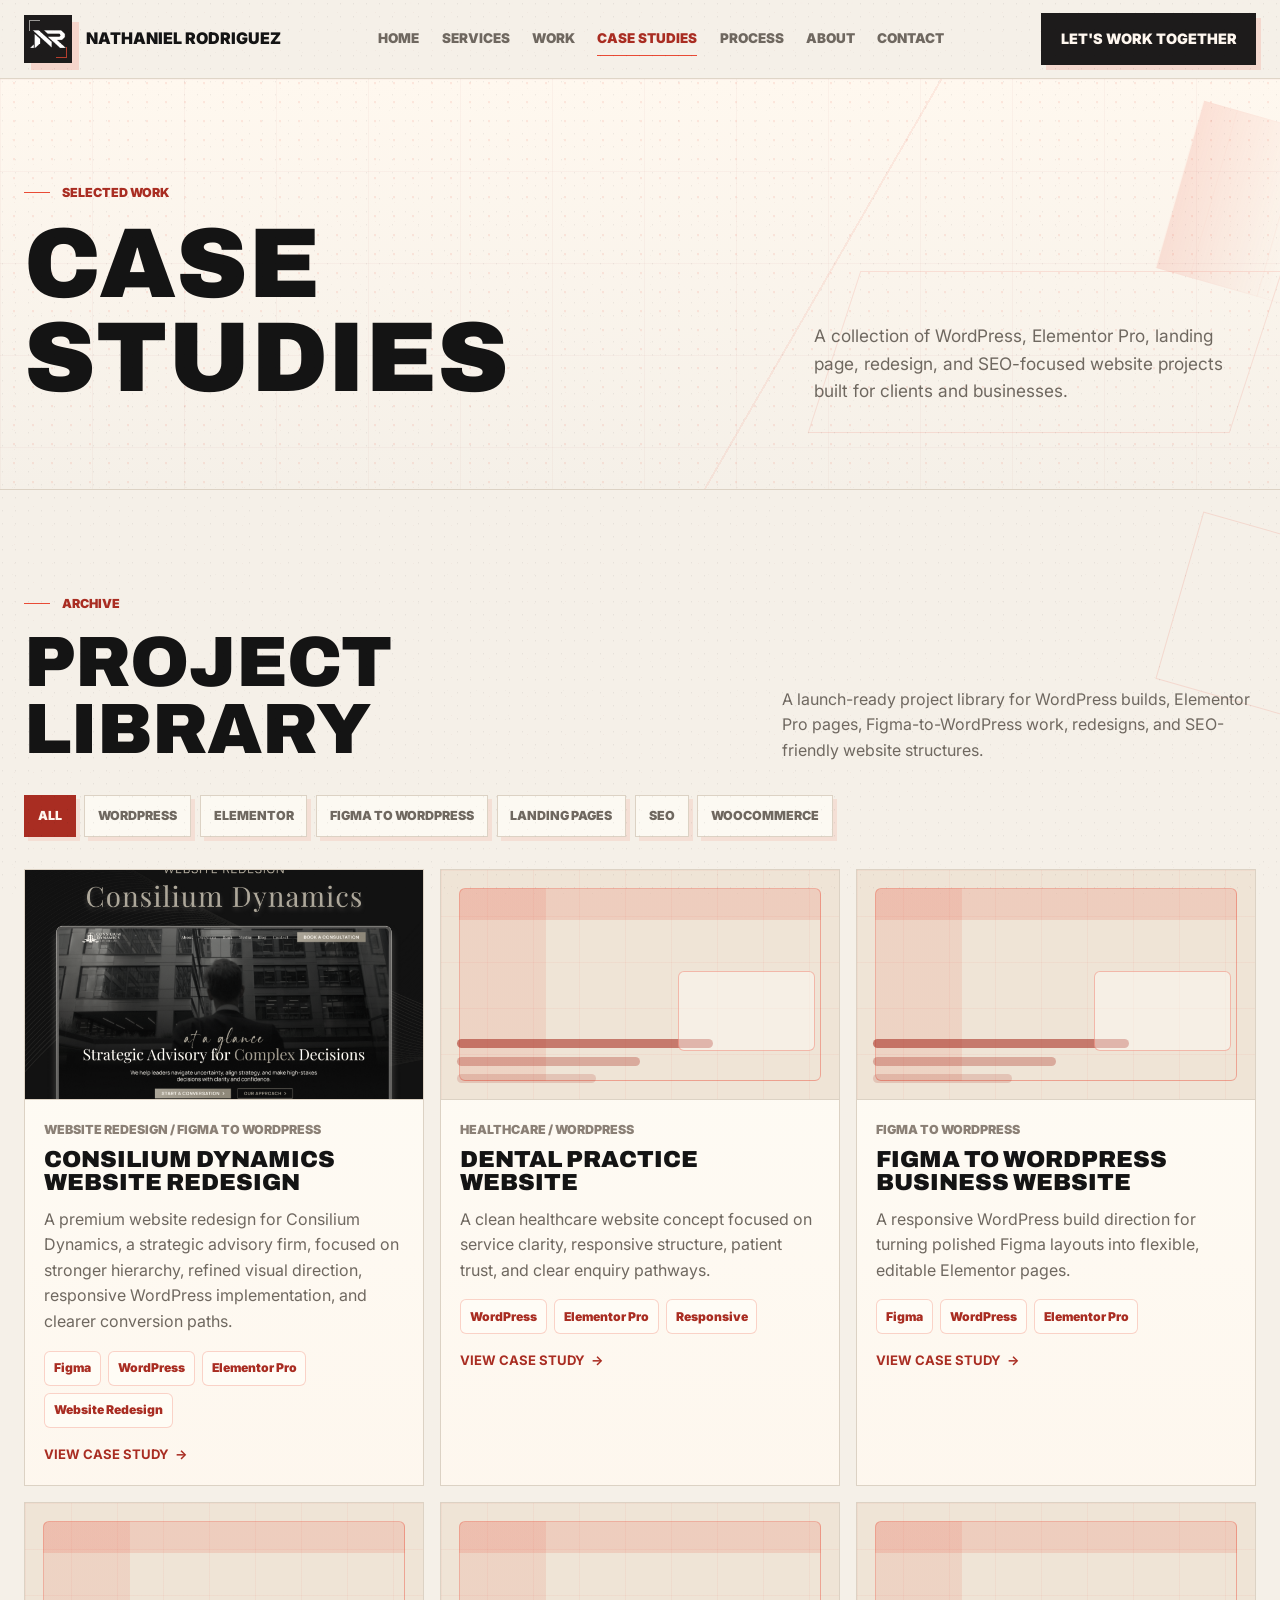
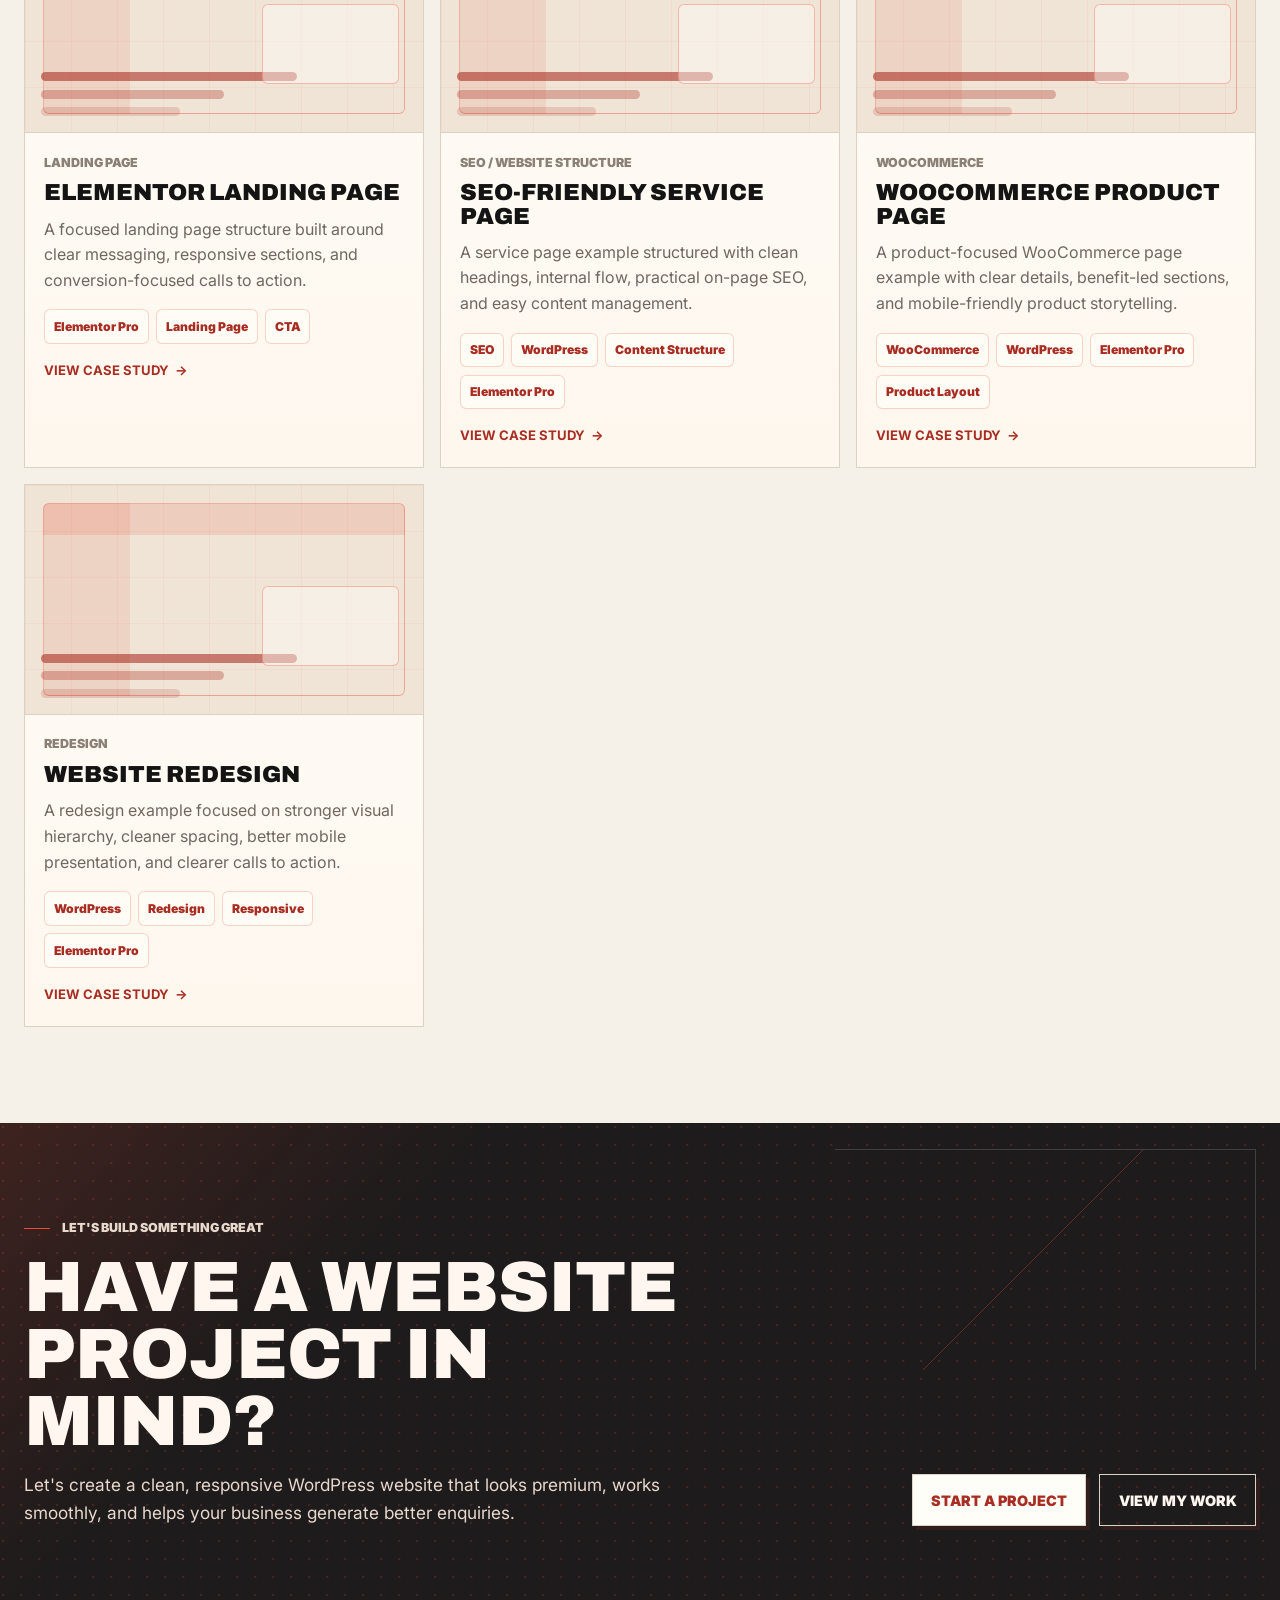
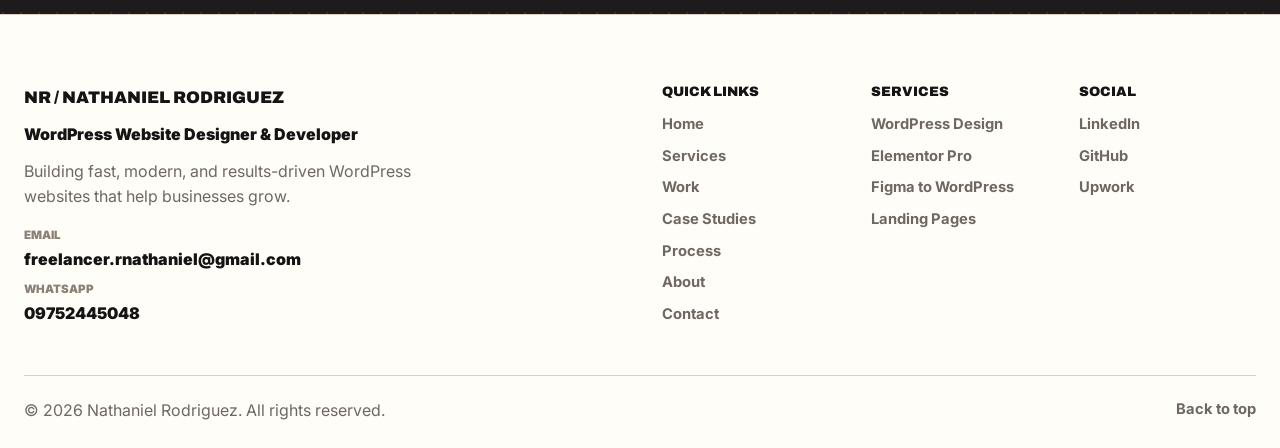
==== commit 2670c587: "Use logo as site favicon" ====
--- a/case-studies.html
+++ b/case-studies.html
@@ -9,7 +9,8 @@
   <meta property="og:type" content="website" />
   <meta name="theme-color" content="#F7F1E8" />
   <title>Case Studies | Nathaniel Rodriguez</title>
-  <link rel="icon" href="assets/images/favicon.svg" type="image/svg+xml" />
+  <link rel="icon" href="assets/images/Nathaniel%20Logo.png" type="image/png" />
+  <link rel="apple-touch-icon" href="assets/images/Nathaniel%20Logo.png" />
   <link rel="preconnect" href="https://fonts.googleapis.com" />
   <link rel="preconnect" href="https://fonts.gstatic.com" crossorigin />
   <link href="https://fonts.googleapis.com/css2?family=Archivo:wght@600;700;800;900&family=Inter:wght@400;500;600;700;800&display=swap" rel="stylesheet" />
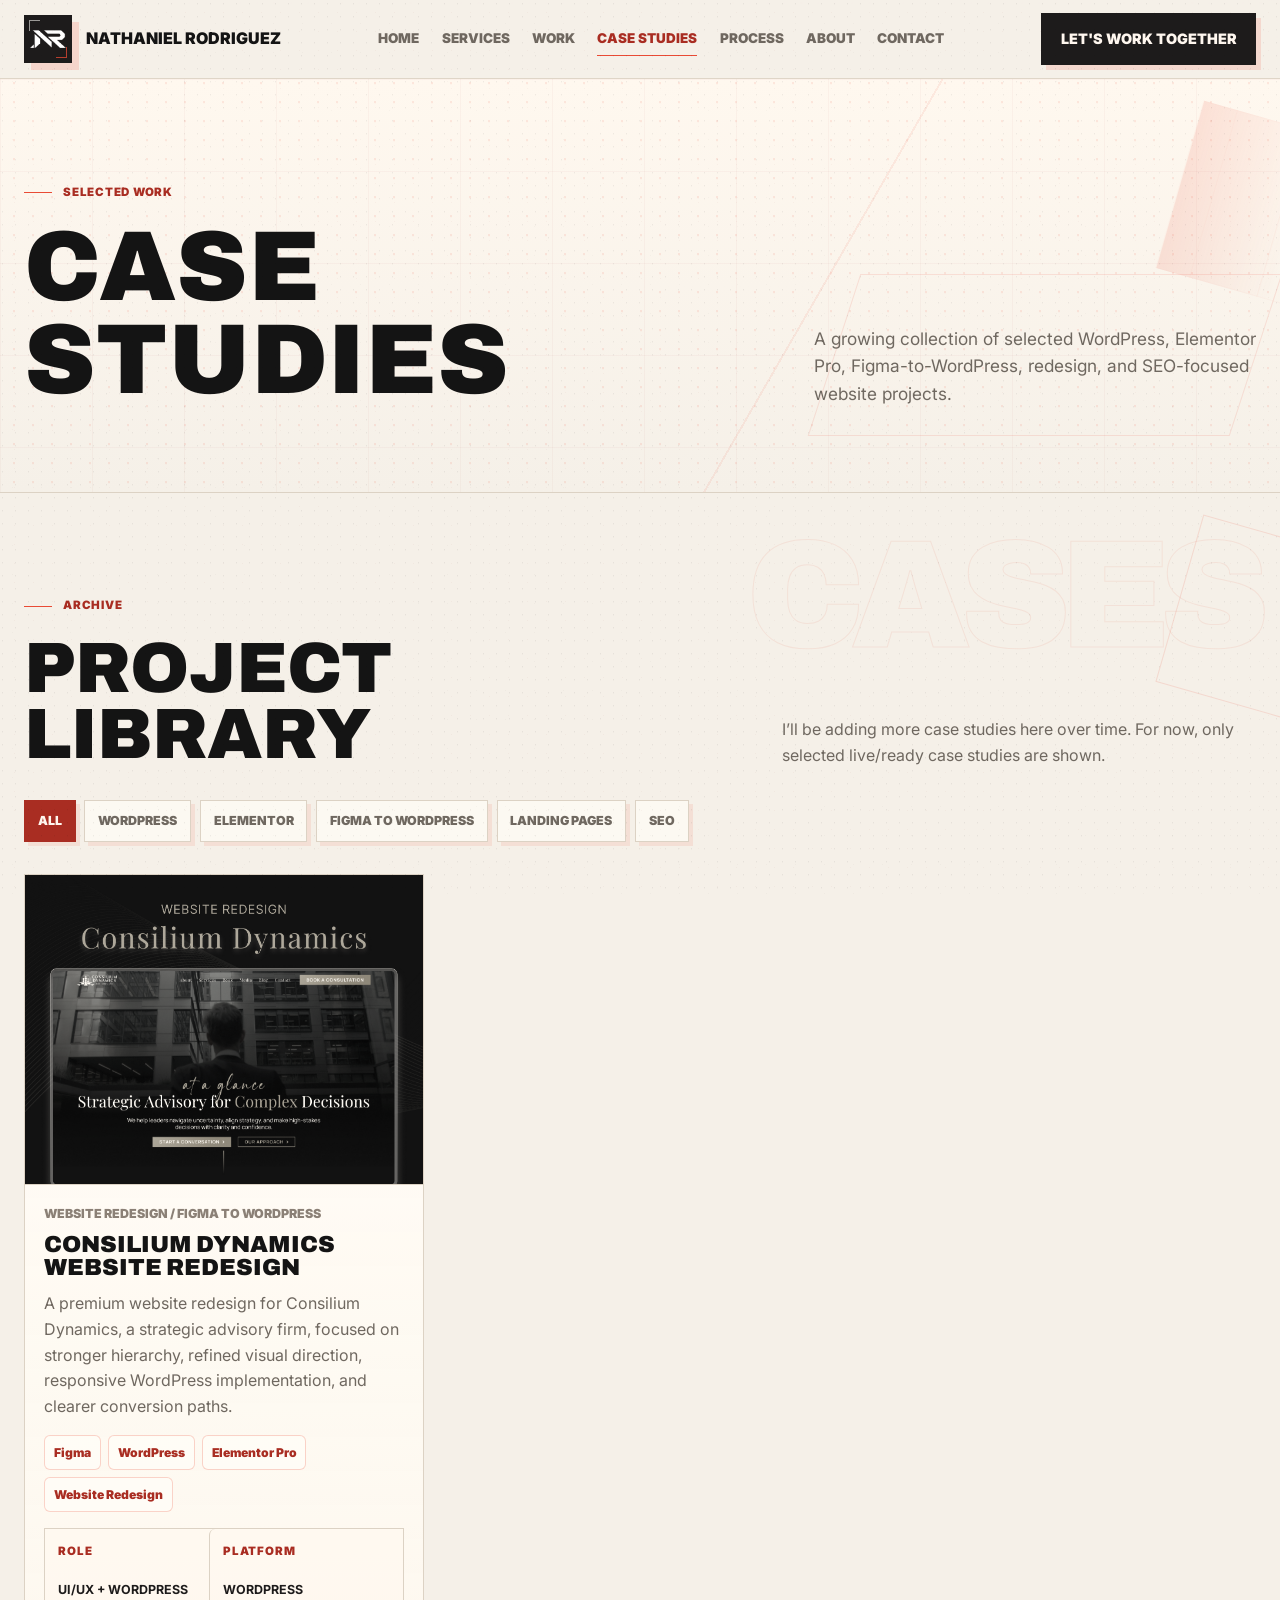
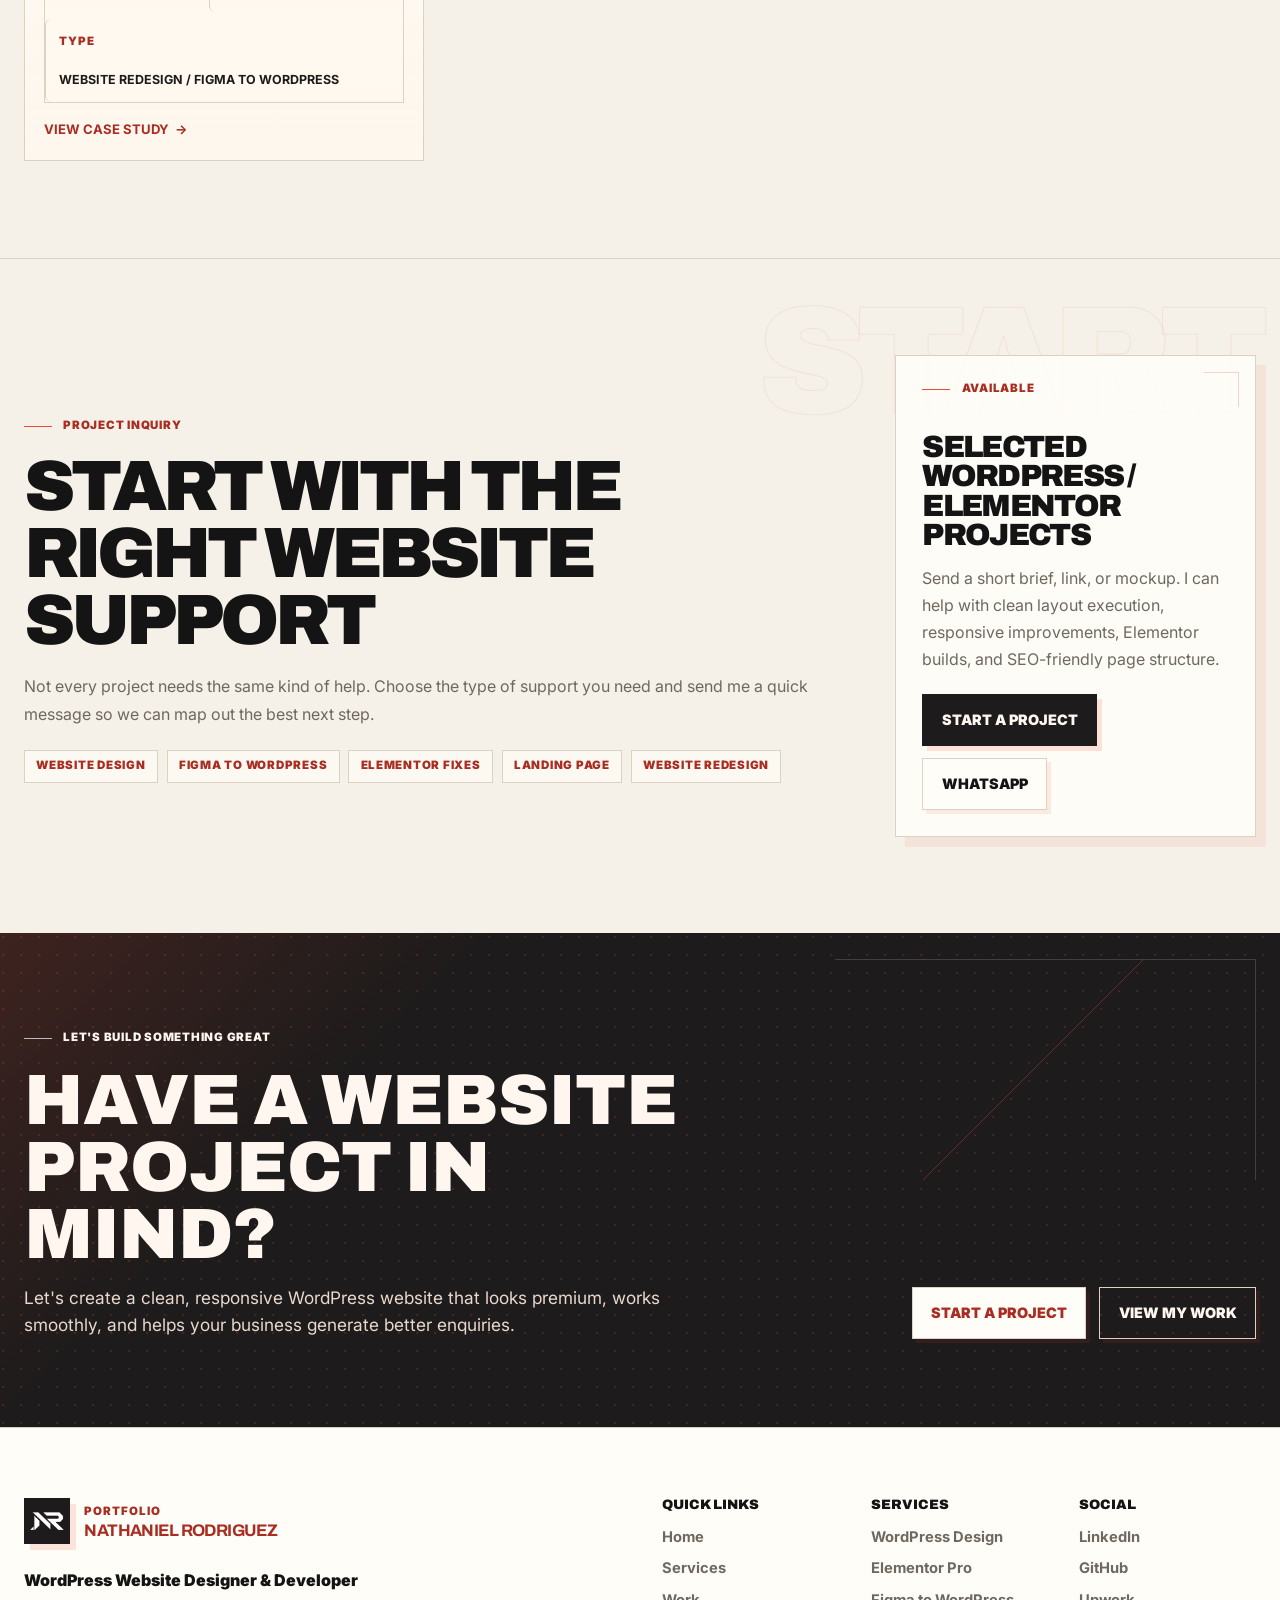
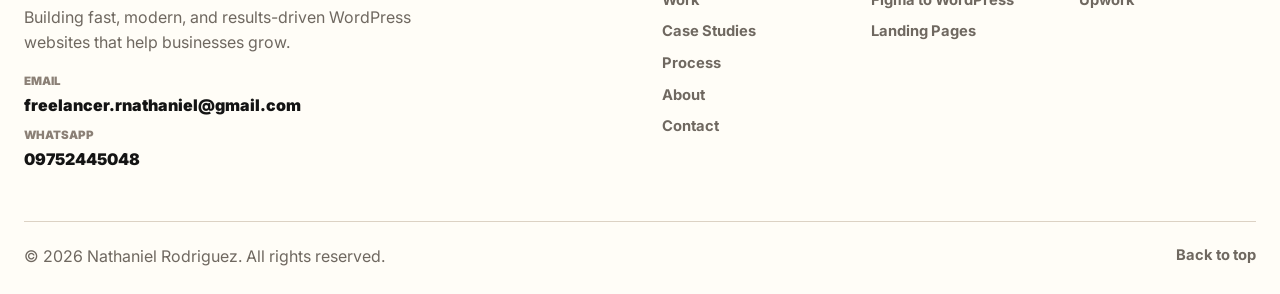
==== commit f7f18862: "Fix archive footer loader pointer and filters" ====
--- a/case-studies.html
+++ b/case-studies.html
@@ -1,20 +1,29 @@
 <!DOCTYPE html>
-<html lang="en">
+<html lang="en" class="site-is-loading">
 <head>
   <meta charset="UTF-8" />
   <meta name="viewport" content="width=device-width, initial-scale=1.0" />
-  <meta name="description" content="Case studies for WordPress, Elementor Pro, landing page, redesign, WooCommerce, and SEO-focused website projects by Nathaniel Rodriguez." />
-  <meta property="og:title" content="Case Studies | Nathaniel Rodriguez" />
+  <meta data-static-seo="true" name="robots" content="index, follow, max-image-preview:large" />
+  <meta name="author" content="Nathaniel Rodriguez" />
+  <meta name="description" content="Explore WordPress, Elementor Pro, Figma-to-WordPress, landing page, website redesign, and SEO-friendly website case studies by Nathaniel Rodriguez." />
+  <link rel="canonical" href="https://rnthaniel.vercel.app/case-studies.html" />
+  <meta property="og:title" content="WordPress & Elementor Case Studies | Nathaniel Rodriguez" />
   <meta property="og:description" content="WordPress, Elementor Pro, Figma-to-WordPress, landing page, redesign, and SEO-friendly website case studies by Nathaniel Rodriguez." />
   <meta property="og:type" content="website" />
+  <meta property="og:url" content="https://rnthaniel.vercel.app/case-studies.html" />
+  <meta property="og:image" content="https://rnthaniel.vercel.app/assets/case-studies/consilium%20dynamics/Project%20Thumbnail.jpg" />
+  <meta name="twitter:card" content="summary_large_image" />
   <meta name="theme-color" content="#F7F1E8" />
-  <title>Case Studies | Nathaniel Rodriguez</title>
+  <title>WordPress & Elementor Case Studies | Nathaniel Rodriguez</title>
   <link rel="icon" href="assets/images/Nathaniel%20Logo.png" type="image/png" />
   <link rel="apple-touch-icon" href="assets/images/Nathaniel%20Logo.png" />
+  <link rel="manifest" href="site.webmanifest" />
   <link rel="preconnect" href="https://fonts.googleapis.com" />
   <link rel="preconnect" href="https://fonts.gstatic.com" crossorigin />
   <link href="https://fonts.googleapis.com/css2?family=Archivo:wght@600;700;800;900&family=Inter:wght@400;500;600;700;800&display=swap" rel="stylesheet" />
-  <link rel="stylesheet" href="style.css" />
+  <link rel="stylesheet" href="style.css?v=20260510" />
+  <link rel="stylesheet" href="assets/css/launch-fixes.css?v=20260510" />
+  <script src="assets/js/page-loader.js?v=20260510"></script>
 </head>
 <body>
   <a class="skip-link" href="#main">Skip to content</a>
@@ -22,7 +31,7 @@
   <header class="site-header" data-header>
     <div class="container nav-wrap">
       <a class="brand" href="index.html#home" aria-label="Nathaniel Rodriguez home">
-        <span class="brand-mark">NR</span>
+        <span class="brand-mark brand-logo-wrap"><img src="assets/images/Nathaniel%20Logo.png" alt="Nathaniel Rodriguez logo" /></span>
         <span class="brand-name">Nathaniel Rodriguez</span>
       </a>
 
@@ -55,7 +64,7 @@
           <h1 id="case-studies-title">Case Studies</h1>
         </div>
         <p>
-          A collection of WordPress, Elementor Pro, landing page, redesign, and SEO-focused website projects built for clients and businesses.
+          A growing collection of selected WordPress, Elementor Pro, Figma-to-WordPress, redesign, and SEO-focused website projects.
         </p>
       </div>
     </section>
@@ -68,7 +77,7 @@
             <h2 id="case-grid-title">Project Library</h2>
           </div>
           <p>
-            A launch-ready project library for WordPress builds, Elementor Pro pages, Figma-to-WordPress work, redesigns, and SEO-friendly website structures.
+            I’ll be adding more case studies here over time. For now, only selected live/ready case studies are shown.
           </p>
         </div>
 
@@ -79,7 +88,6 @@
           <button class="filter-chip" type="button" data-filter="Figma to WordPress" aria-pressed="false">Figma to WordPress</button>
           <button class="filter-chip" type="button" data-filter="Landing Pages" aria-pressed="false">Landing Pages</button>
           <button class="filter-chip" type="button" data-filter="SEO" aria-pressed="false">SEO</button>
-          <button class="filter-chip" type="button" data-filter="WooCommerce" aria-pressed="false">WooCommerce</button>
         </div>
 
         <div class="case-grid" data-case-study-grid>
@@ -155,7 +163,8 @@
     </div>
   </footer>
 
-  <script src="assets/js/case-studies.js"></script>
-  <script src="script.js"></script>
+  <script src="assets/js/case-studies.js?v=20260510"></script>
+  <script src="assets/js/site-template.js?v=20260510"></script>
+  <script src="script.js?v=20260510"></script>
 </body>
 </html>
--- a/assets/css/launch-fixes.css
+++ b/assets/css/launch-fixes.css
@@ -0,0 +1,345 @@
+/* Launch stability, static sections, and mobile polish */
+.testimonial-section {
+  position: relative;
+  overflow: hidden;
+  background: var(--color-bg-soft);
+  border-top: 1px solid rgba(var(--color-accent-rgb), 0.08);
+  border-bottom: 1px solid rgba(var(--color-accent-rgb), 0.08);
+}
+
+.testimonial-section::before {
+  content: "";
+  position: absolute;
+  inset: 0;
+  background:
+    radial-gradient(circle at 12% 18%, rgba(var(--color-accent-rgb), 0.045) 0 1px, transparent 1.5px),
+    linear-gradient(90deg, rgba(var(--color-accent-rgb), 0.025) 1px, transparent 1px),
+    linear-gradient(rgba(var(--color-accent-rgb), 0.025) 1px, transparent 1px);
+  background-size: 24px 24px, 96px 96px, 96px 96px;
+  pointer-events: none;
+}
+
+.testimonial-grid {
+  position: relative;
+  display: grid;
+  grid-template-columns: minmax(0, 0.72fr) minmax(0, 1.28fr);
+  gap: clamp(1.5rem, 4vw, 4rem);
+  align-items: center;
+}
+
+.testimonial-intro h2 {
+  max-width: 11ch;
+  font-size: clamp(3rem, 4.45rem, 4.45rem);
+  line-height: 0.94;
+  letter-spacing: -0.055em;
+}
+
+.testimonial-intro p:last-child {
+  max-width: 28rem;
+  color: var(--color-muted);
+  font-size: 0.98rem;
+  line-height: 1.75;
+}
+
+.testimonial-card {
+  position: relative;
+  overflow: hidden;
+  border: 1px solid var(--color-border);
+  padding: clamp(1.25rem, 3vw, 2rem);
+  background: rgba(var(--color-surface-rgb), 0.9);
+  box-shadow: 10px 10px 0 rgba(var(--color-accent-rgb), 0.08);
+  isolation: isolate;
+}
+
+.testimonial-card::before {
+  content: "";
+  position: absolute;
+  top: 1rem;
+  right: 1rem;
+  width: 52px;
+  height: 52px;
+  border-top: 1px solid rgba(var(--color-accent-rgb), 0.22);
+  border-right: 1px solid rgba(var(--color-accent-rgb), 0.22);
+  pointer-events: none;
+}
+
+.testimonial-topline {
+  display: flex;
+  flex-wrap: wrap;
+  gap: 0.65rem 1rem;
+  align-items: center;
+  justify-content: space-between;
+  margin-bottom: 1rem;
+}
+
+.testimonial-rating {
+  display: inline-flex;
+  align-items: center;
+  gap: 0.5rem;
+  color: var(--color-accent-dark);
+  font-size: 0.86rem;
+  font-weight: 900;
+  letter-spacing: 0.04em;
+  text-transform: uppercase;
+}
+
+.testimonial-rating span {
+  color: var(--color-accent);
+  letter-spacing: 0.08em;
+}
+
+.testimonial-project {
+  color: var(--color-muted);
+  font-size: 0.72rem;
+  font-weight: 800;
+  letter-spacing: 0.06em;
+  text-transform: uppercase;
+}
+
+.testimonial-quote {
+  max-width: 48rem;
+  margin: 0;
+  color: var(--color-ink);
+  font-size: clamp(1.05rem, 1.45vw, 1.35rem);
+  font-weight: 600;
+  line-height: 1.55;
+  letter-spacing: -0.025em;
+}
+
+.testimonial-author {
+  display: flex;
+  align-items: center;
+  gap: 0.82rem;
+  margin-top: 1.25rem;
+  padding-top: 1rem;
+  border-top: 1px solid var(--color-border);
+}
+
+.testimonial-avatar {
+  width: 42px;
+  height: 42px;
+  display: grid;
+  place-items: center;
+  border: 1px solid var(--color-ink);
+  background: var(--color-ink);
+  color: var(--color-on-dark);
+  font-family: var(--font-display);
+  font-size: 0.9rem;
+  font-weight: 900;
+  letter-spacing: -0.04em;
+  box-shadow: 4px 4px 0 rgba(var(--color-accent-rgb), 0.12);
+}
+
+.testimonial-author strong,
+.testimonial-author span {
+  display: block;
+}
+
+.testimonial-author strong {
+  color: var(--color-ink);
+  font-size: 0.94rem;
+  font-weight: 900;
+}
+
+.testimonial-author span {
+  margin-top: 0.12rem;
+  color: var(--color-muted);
+  font-size: 0.8rem;
+  font-weight: 700;
+}
+
+.testimonial-tags {
+  display: flex;
+  flex-wrap: wrap;
+  gap: 0.5rem;
+  margin: 1.15rem 0 0;
+  padding: 0;
+  list-style: none;
+}
+
+.testimonial-tags li {
+  border: 1px solid var(--color-border);
+  padding: 0.45rem 0.6rem;
+  background: rgba(var(--color-surface-rgb), 0.7);
+  color: var(--color-accent-dark);
+  font-size: 0.68rem;
+  font-weight: 900;
+  letter-spacing: 0.035em;
+  text-transform: uppercase;
+}
+
+.project-inquiry-section {
+  position: relative;
+  overflow: hidden;
+  border-top: 1px solid var(--color-border);
+  background:
+    radial-gradient(circle at 12% 18%, rgba(var(--color-accent-rgb), 0.055) 0 1px, transparent 1.5px),
+    linear-gradient(90deg, rgba(var(--color-accent-rgb), 0.03) 1px, transparent 1px),
+    linear-gradient(rgba(var(--color-accent-rgb), 0.03) 1px, transparent 1px),
+    var(--color-bg-soft);
+  background-size: 22px 22px, 92px 92px, 92px 92px, auto;
+}
+
+.project-inquiry-section::before {
+  content: "START";
+  position: absolute;
+  top: 42px;
+  right: max(22px, calc((100% - var(--container)) / 2));
+  z-index: 0;
+  color: transparent;
+  font-family: var(--font-display);
+  font-size: clamp(4.5rem, 12vw, 10rem);
+  font-weight: 900;
+  line-height: 0.8;
+  letter-spacing: -0.075em;
+  -webkit-text-stroke: 1px rgba(var(--color-accent-rgb), 0.09);
+  text-transform: uppercase;
+  pointer-events: none;
+}
+
+.project-inquiry-grid {
+  position: relative;
+  z-index: 1;
+  display: grid;
+  grid-template-columns: minmax(0, 1fr) minmax(320px, 0.44fr);
+  gap: clamp(1.5rem, 4vw, 4rem);
+  align-items: center;
+}
+
+.project-inquiry-copy h2 {
+  max-width: 16ch !important;
+  font-size: clamp(3rem, 4.45rem, 4.45rem);
+  line-height: 0.94;
+  letter-spacing: -0.055em;
+}
+
+.project-inquiry-copy > p {
+  max-width: 56rem;
+  margin-top: 1.15rem;
+  color: var(--color-muted);
+  font-size: 1rem;
+  line-height: 1.75;
+}
+
+.project-type-grid {
+  display: flex;
+  flex-wrap: wrap;
+  gap: 0.55rem;
+  margin-top: 1.35rem;
+  padding: 0;
+  list-style: none;
+}
+
+.project-type-grid li {
+  border: 1px solid var(--color-border);
+  padding: 0.55rem 0.7rem;
+  background: rgba(var(--color-surface-rgb), 0.7);
+  color: var(--color-accent-dark);
+  font-size: 0.72rem;
+  font-weight: 900;
+  letter-spacing: 0.035em;
+  text-transform: uppercase;
+}
+
+.project-inquiry-card {
+  position: relative;
+  display: grid;
+  gap: 1rem;
+  border: 1px solid var(--color-border);
+  padding: clamp(1.15rem, 2.4vw, 1.65rem);
+  background: rgba(var(--color-surface-rgb), 0.88);
+  box-shadow: 10px 10px 0 rgba(var(--color-accent-rgb), 0.08);
+}
+
+.project-inquiry-card::after {
+  content: "";
+  position: absolute;
+  right: 1rem;
+  top: 1rem;
+  width: 34px;
+  height: 34px;
+  border-top: 1px solid rgba(var(--color-accent-rgb), 0.24);
+  border-right: 1px solid rgba(var(--color-accent-rgb), 0.24);
+  pointer-events: none;
+}
+
+.project-inquiry-card h3 {
+  margin: 0;
+  max-width: 11ch;
+  font-size: clamp(1.55rem, 2.4vw, 2.3rem);
+  line-height: 0.95;
+  letter-spacing: -0.055em;
+}
+
+.project-inquiry-card p {
+  color: var(--color-muted);
+  line-height: 1.7;
+}
+
+.project-inquiry-actions {
+  display: flex;
+  flex-wrap: wrap;
+  gap: 0.75rem;
+  margin-top: 0.25rem;
+}
+
+@media (max-width: 900px) {
+  .testimonial-grid,
+  .project-inquiry-grid {
+    grid-template-columns: 1fr;
+  }
+
+  .testimonial-intro h2,
+  .project-inquiry-copy h2 {
+    max-width: 13ch !important;
+  }
+}
+
+@media (max-width: 768px) {
+  .hero h1,
+  .page-hero h1,
+  .case-hero h1 {
+    font-size: clamp(2.9rem, 13vw, 4.2rem) !important;
+    line-height: 0.92 !important;
+    letter-spacing: -0.065em !important;
+  }
+
+  .section-heading h2,
+  .about-copy h2,
+  .case-section-heading h2,
+  .cta-section h2,
+  .project-inquiry-copy h2,
+  .testimonial-intro h2,
+  .best-for-section .section-heading h2,
+  #process .section-heading h2 {
+    font-size: clamp(2.35rem, 10vw, 3.55rem) !important;
+    line-height: 0.94 !important;
+    letter-spacing: -0.055em !important;
+    max-width: 12ch !important;
+  }
+
+  .process-copy-panel h3,
+  .project-inquiry-card h3 {
+    font-size: clamp(1.8rem, 8vw, 2.7rem) !important;
+    line-height: 0.96 !important;
+  }
+}
+
+@media (max-width: 420px) {
+  .hero h1,
+  .page-hero h1,
+  .case-hero h1 {
+    font-size: clamp(2.35rem, 12.5vw, 3.25rem) !important;
+  }
+
+  .section-heading h2,
+  .about-copy h2,
+  .case-section-heading h2,
+  .cta-section h2,
+  .project-inquiry-copy h2,
+  .testimonial-intro h2,
+  .best-for-section .section-heading h2,
+  #process .section-heading h2 {
+    font-size: clamp(2rem, 9vw, 2.75rem) !important;
+  }
+}
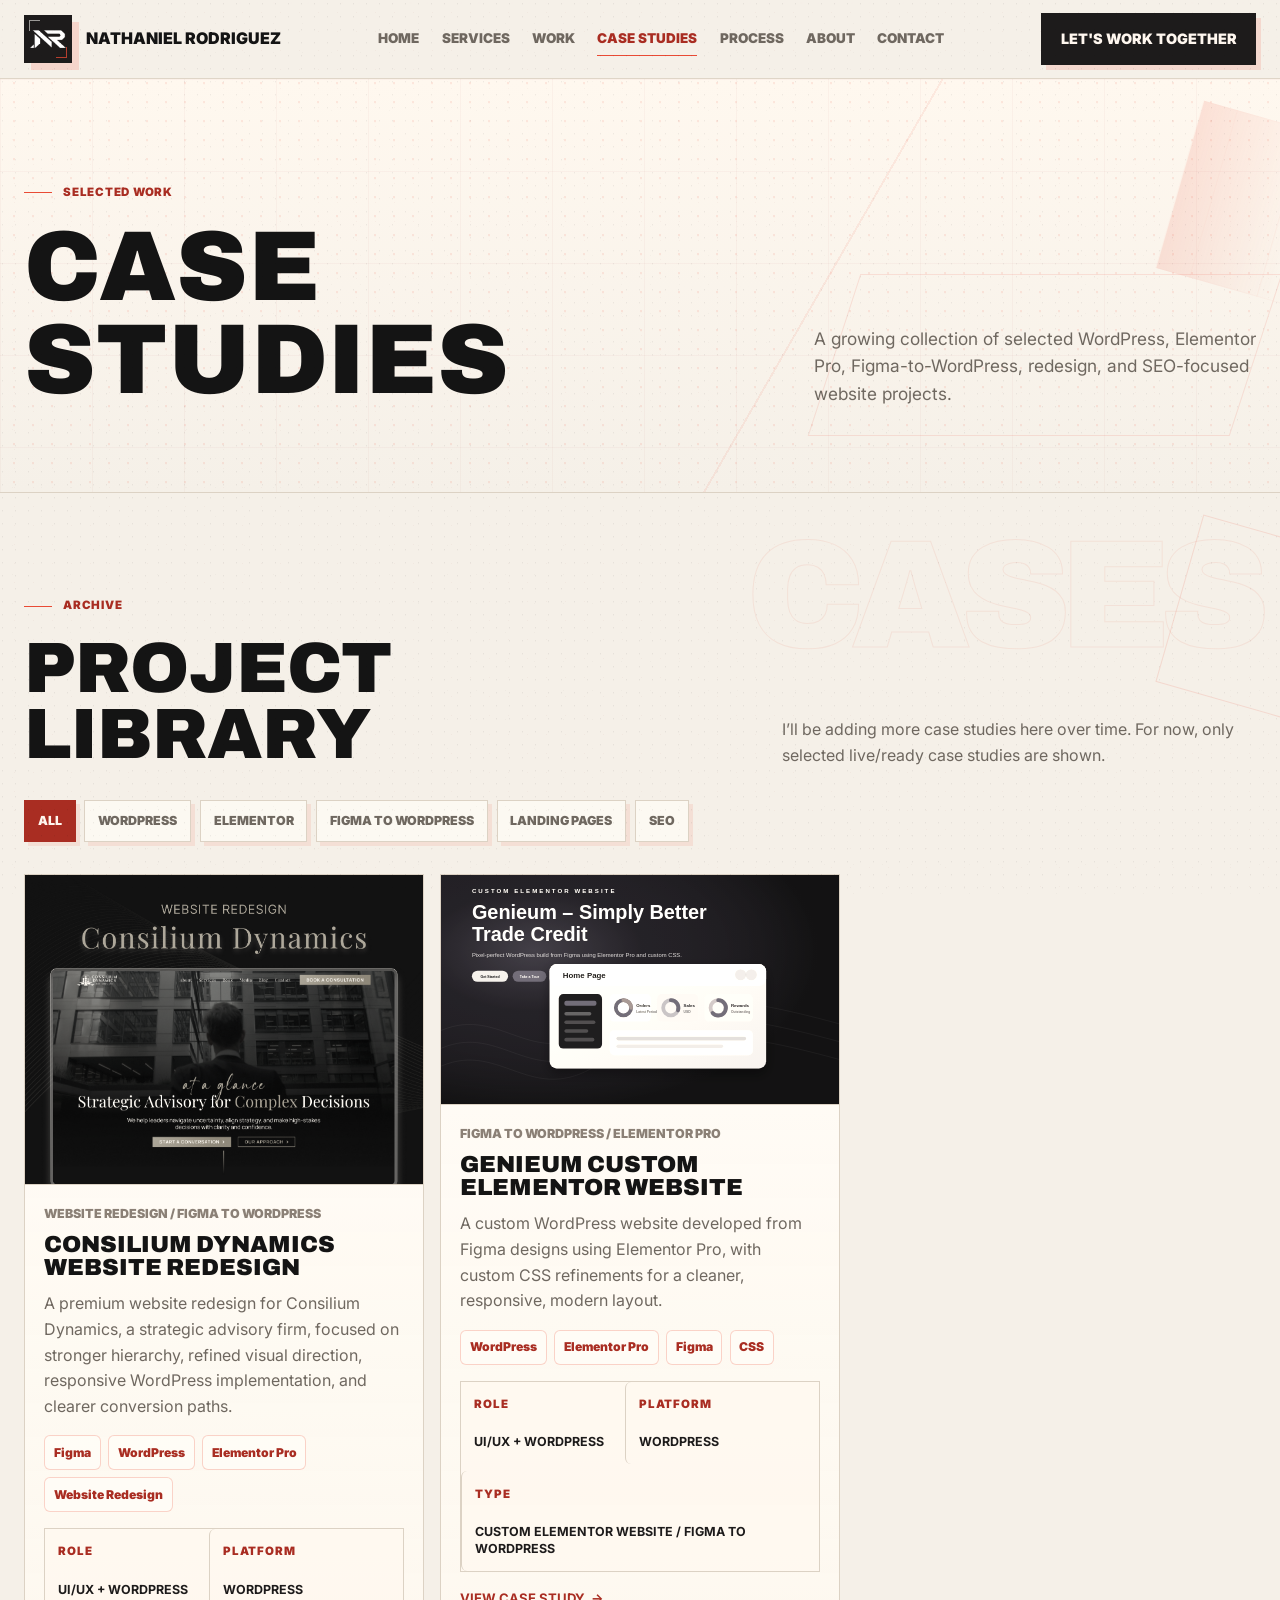
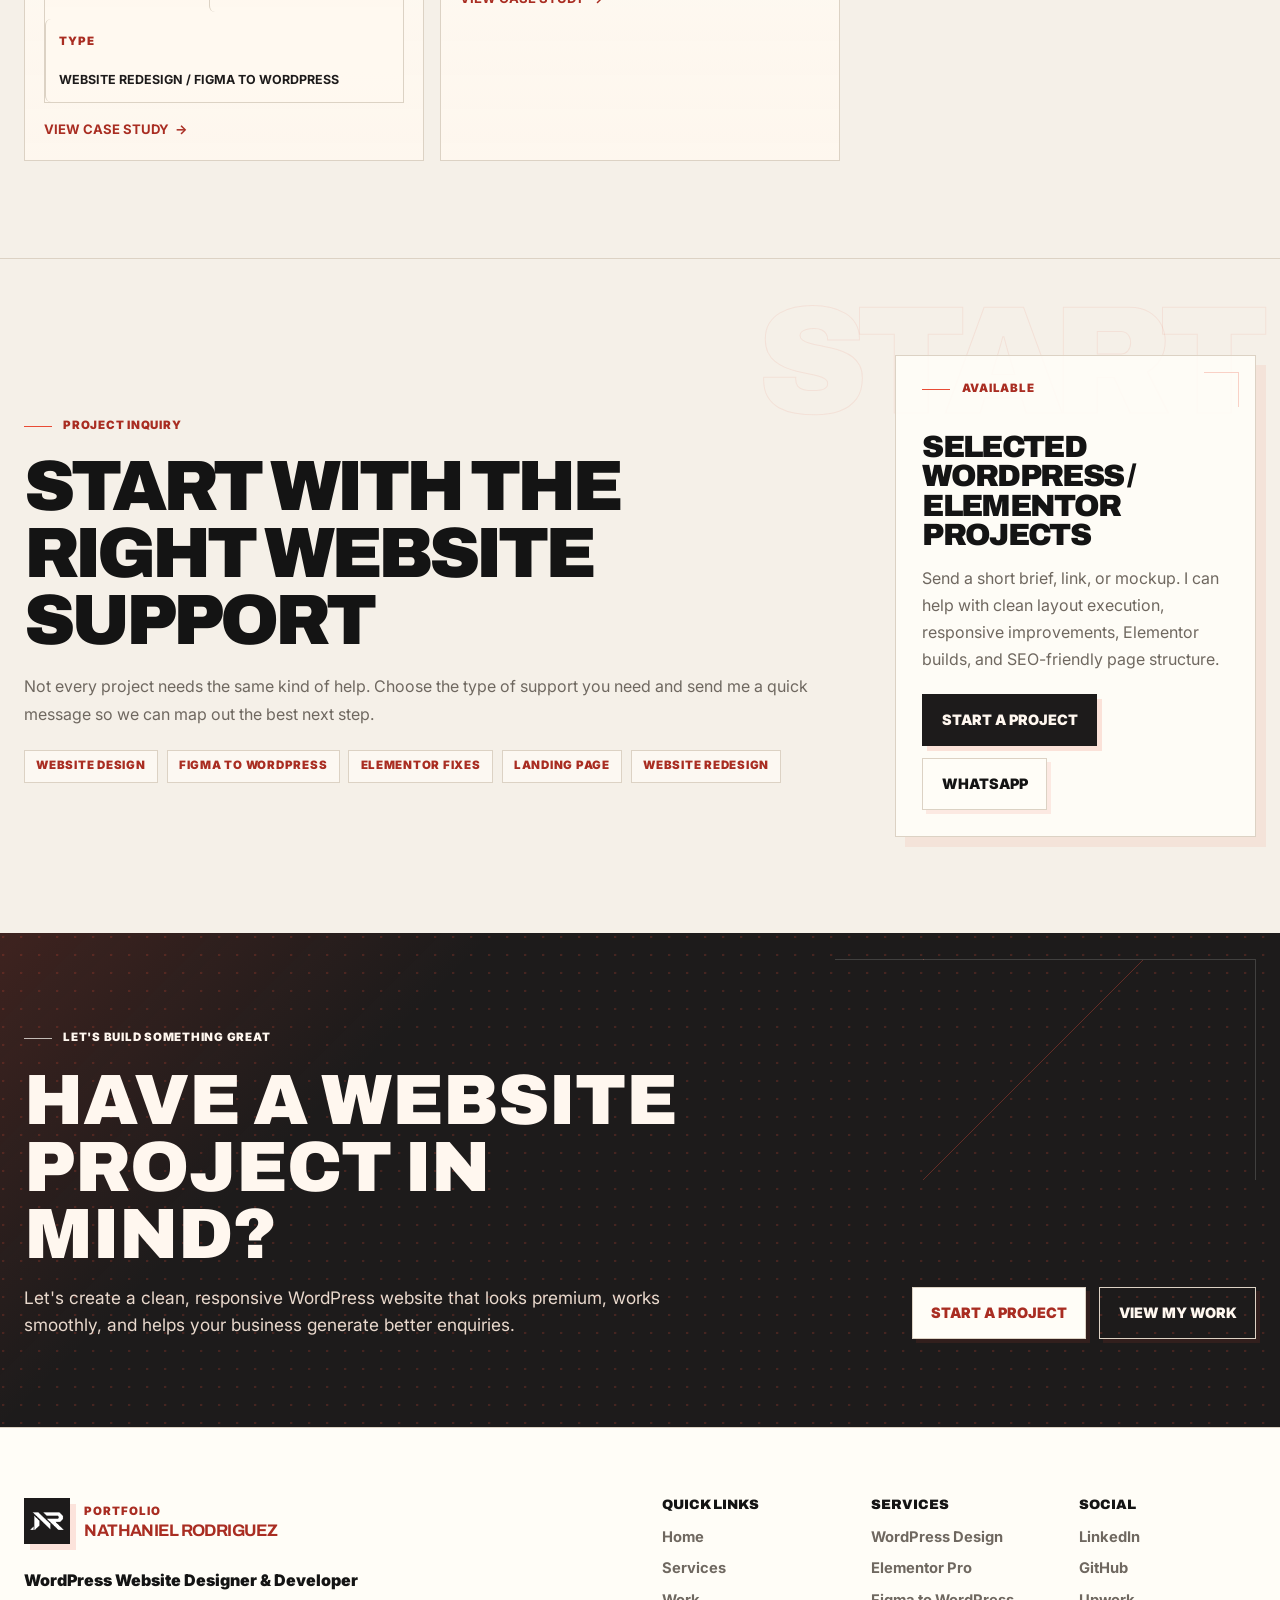
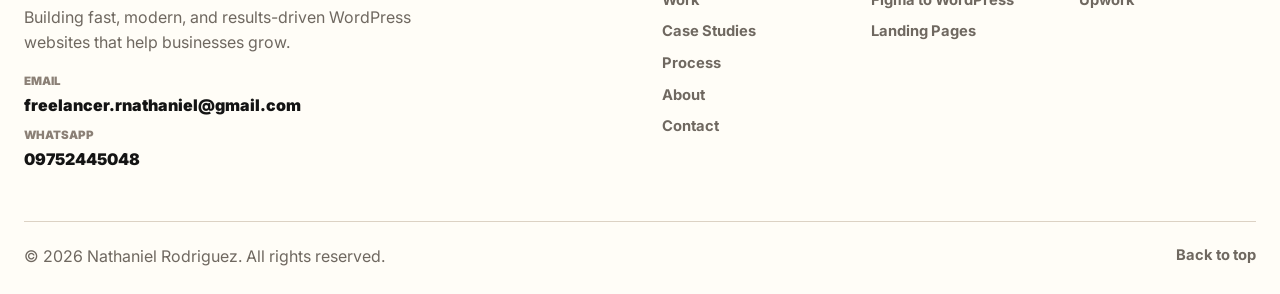
==== commit f34b656c: "Show Genieum in case study archive" ====
--- a/case-studies.html
+++ b/case-studies.html
@@ -63,9 +63,7 @@
           <p class="eyebrow">Selected Work</p>
           <h1 id="case-studies-title">Case Studies</h1>
         </div>
-        <p>
-          A growing collection of selected WordPress, Elementor Pro, Figma-to-WordPress, redesign, and SEO-focused website projects.
-        </p>
+        <p>A growing collection of selected WordPress, Elementor Pro, Figma-to-WordPress, redesign, and SEO-focused website projects.</p>
       </div>
     </section>
 
@@ -76,9 +74,7 @@
             <p class="eyebrow">Archive</p>
             <h2 id="case-grid-title">Project Library</h2>
           </div>
-          <p>
-            I’ll be adding more case studies here over time. For now, only selected live/ready case studies are shown.
-          </p>
+          <p>I’ll be adding more case studies here over time. For now, only selected live/ready case studies are shown.</p>
         </div>
 
         <div class="filter-row" aria-label="Case study filters">
@@ -90,8 +86,7 @@
           <button class="filter-chip" type="button" data-filter="SEO" aria-pressed="false">SEO</button>
         </div>
 
-        <div class="case-grid" data-case-study-grid>
-        </div>
+        <div class="case-grid" data-case-study-grid></div>
       </div>
     </section>
 
@@ -100,9 +95,7 @@
         <div>
           <p class="eyebrow eyebrow-invert">Let's Build Something Great</p>
           <h2 id="archive-cta-title">Have a Website Project in Mind?</h2>
-          <p>
-            Let's create a clean, responsive WordPress website that looks premium, works smoothly, and helps your business generate better enquiries.
-          </p>
+          <p>Let's create a clean, responsive WordPress website that looks premium, works smoothly, and helps your business generate better enquiries.</p>
         </div>
         <div class="cta-actions">
           <a class="btn btn-white" href="mailto:freelancer.rnathaniel@gmail.com">Start a Project</a>
@@ -124,37 +117,9 @@
         </div>
       </div>
 
-      <div>
-        <h2>Quick Links</h2>
-        <nav class="footer-links" aria-label="Footer quick links">
-          <a href="index.html#home">Home</a>
-          <a href="index.html#services">Services</a>
-          <a href="index.html#work">Work</a>
-          <a href="case-studies.html">Case Studies</a>
-          <a href="index.html#process">Process</a>
-          <a href="index.html#about">About</a>
-          <a href="index.html#contact">Contact</a>
-        </nav>
-      </div>
-
-      <div>
-        <h2>Services</h2>
-        <nav class="footer-links" aria-label="Footer service links">
-          <a href="index.html#services">WordPress Design</a>
-          <a href="index.html#services">Elementor Pro</a>
-          <a href="index.html#services">Figma to WordPress</a>
-          <a href="index.html#services">Landing Pages</a>
-        </nav>
-      </div>
-
-      <div>
-        <h2>Social</h2>
-        <nav class="footer-links" aria-label="Social links">
-          <a href="https://www.linkedin.com/in/rnaths" target="_blank" rel="noopener">LinkedIn</a>
-          <a href="https://github.com/thanielll" target="_blank" rel="noopener">GitHub</a>
-          <a href="https://www.upwork.com/freelancers/~01e812a28cc6f0769d" target="_blank" rel="noopener">Upwork</a>
-        </nav>
-      </div>
+      <div><h2>Quick Links</h2><nav class="footer-links" aria-label="Footer quick links"><a href="index.html#home">Home</a><a href="index.html#services">Services</a><a href="index.html#work">Work</a><a href="case-studies.html">Case Studies</a><a href="index.html#process">Process</a><a href="index.html#about">About</a><a href="index.html#contact">Contact</a></nav></div>
+      <div><h2>Services</h2><nav class="footer-links" aria-label="Footer service links"><a href="index.html#services">WordPress Design</a><a href="index.html#services">Elementor Pro</a><a href="index.html#services">Figma to WordPress</a><a href="index.html#services">Landing Pages</a></nav></div>
+      <div><h2>Social</h2><nav class="footer-links" aria-label="Social links"><a href="https://www.linkedin.com/in/rnaths" target="_blank" rel="noopener">LinkedIn</a><a href="https://github.com/thanielll" target="_blank" rel="noopener">GitHub</a><a href="https://www.upwork.com/freelancers/~01e812a28cc6f0769d" target="_blank" rel="noopener">Upwork</a></nav></div>
     </div>
 
     <div class="container footer-bottom">
@@ -164,6 +129,7 @@
   </footer>
 
   <script src="assets/js/case-studies.js?v=20260510"></script>
+  <script src="assets/js/genieum-case-study-data.js?v=20260510"></script>
   <script src="assets/js/site-template.js?v=20260510"></script>
   <script src="script.js?v=20260510"></script>
 </body>
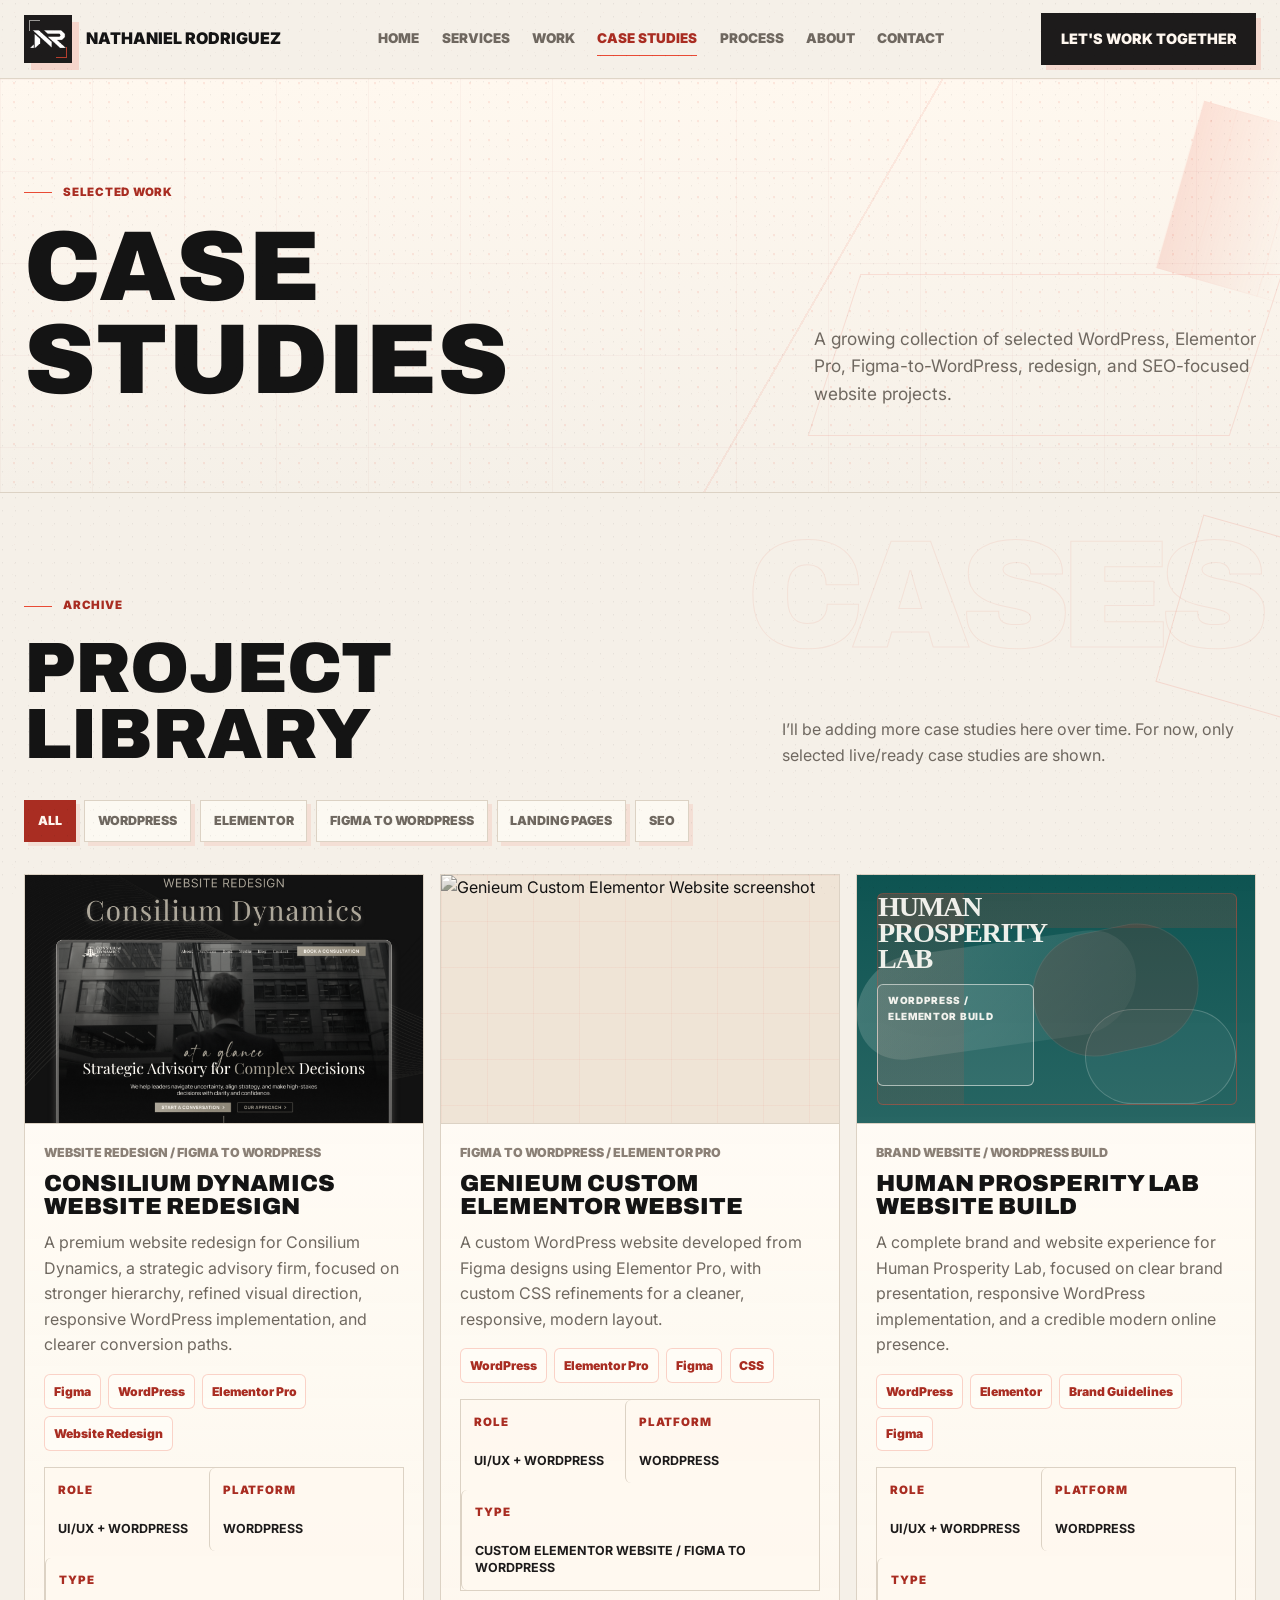
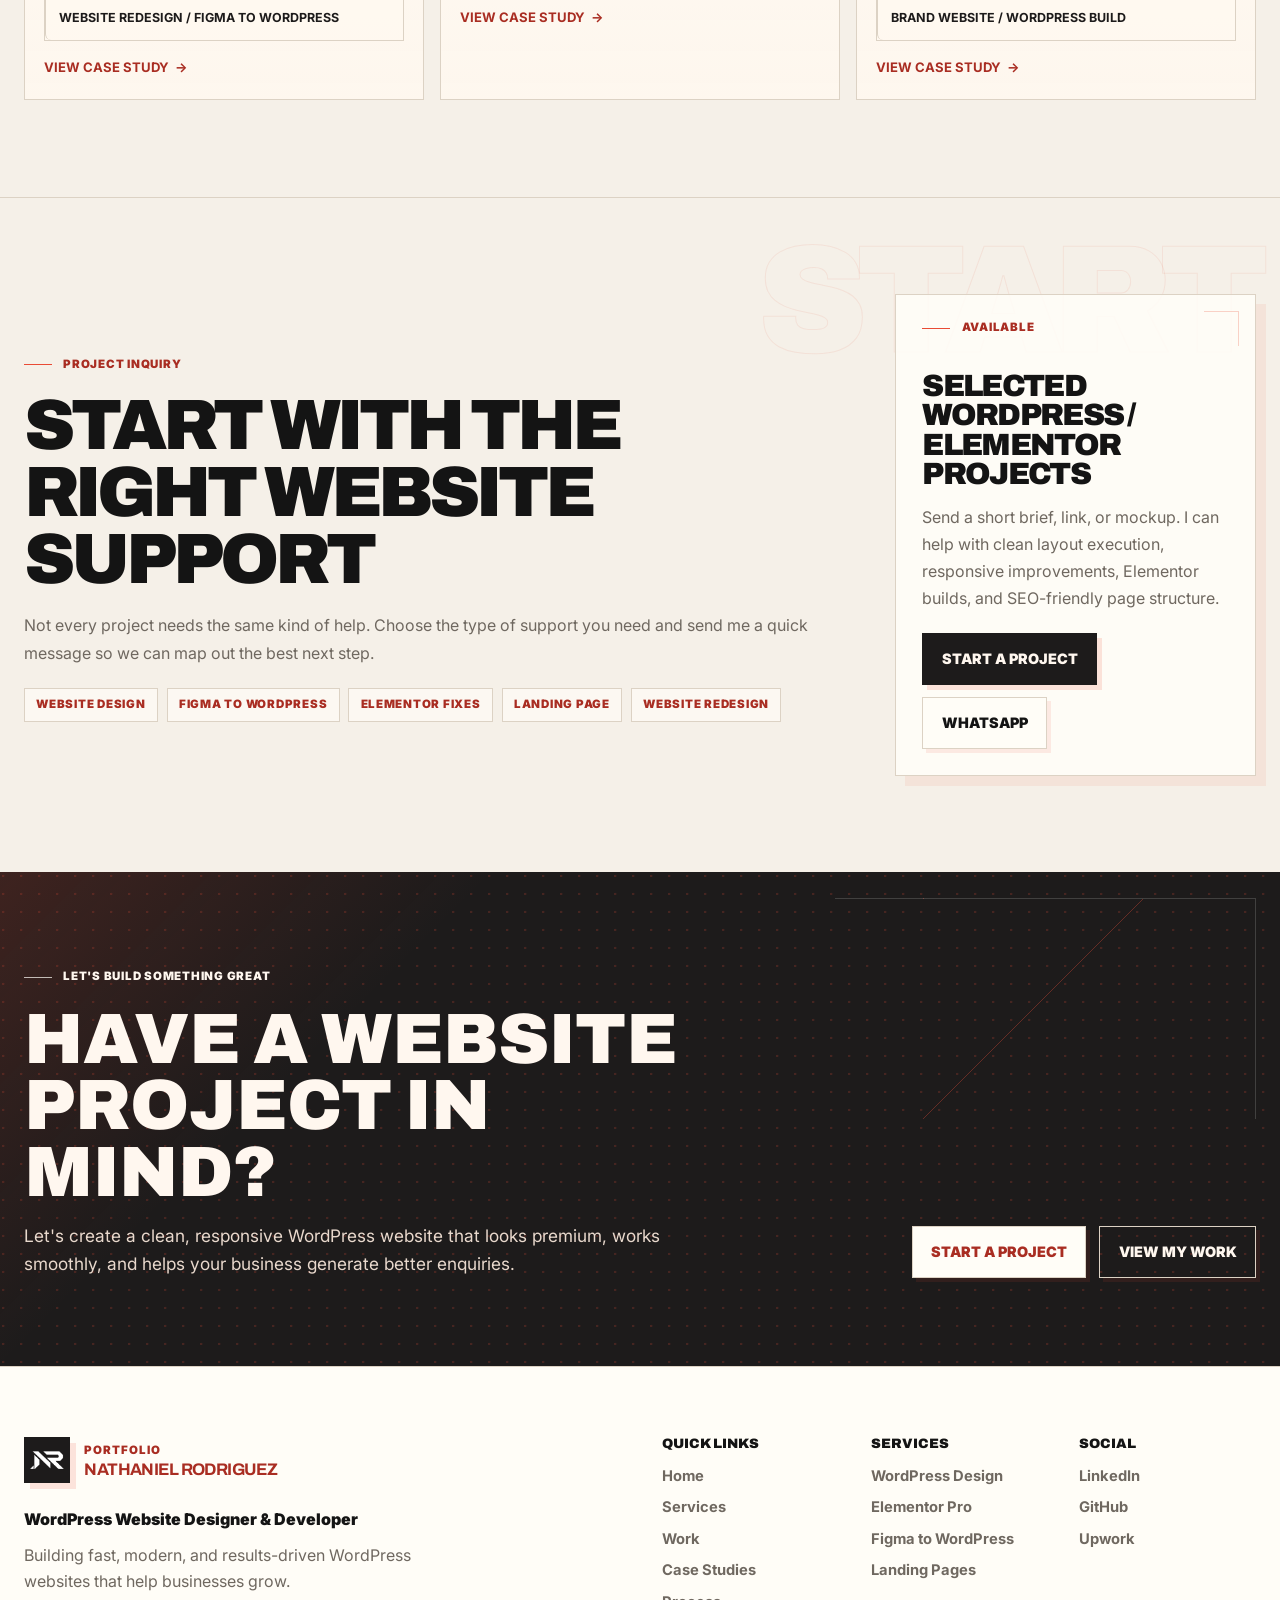
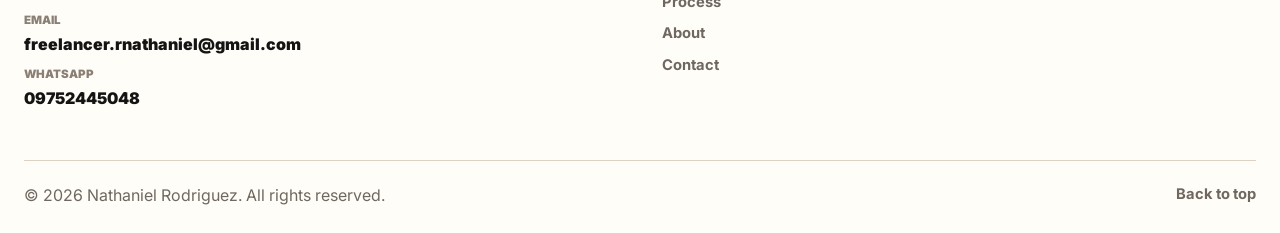
==== commit 7163c889: "Load Human Prosperity Lab on archive" ====
--- a/case-studies.html
+++ b/case-studies.html
@@ -130,6 +130,8 @@
 
   <script src="assets/js/case-studies.js?v=20260510"></script>
   <script src="assets/js/genieum-case-study-data.js?v=20260510"></script>
+  <script src="assets/js/consilium-case-study.js?v=20260510"></script>
+  <script src="assets/js/human-prosperity-lab-case-study.js?v=20260510"></script>
   <script src="assets/js/site-template.js?v=20260510"></script>
   <script src="script.js?v=20260510"></script>
 </body>
--- a/assets/css/launch-fixes.css
+++ b/assets/css/launch-fixes.css
@@ -281,6 +281,23 @@
   flex-wrap: wrap;
   gap: 0.75rem;
   margin-top: 0.25rem;
+}
+
+.project-card .project-preview,
+.case-card .project-preview {
+  min-height: 0 !important;
+  height: auto !important;
+  aspect-ratio: 16 / 10 !important;
+  padding: 0 !important;
+}
+
+.project-card .project-preview img,
+.case-card .project-preview img {
+  position: absolute !important;
+  inset: 0 !important;
+  width: 100% !important;
+  height: 100% !important;
+  object-fit: cover !important;
 }
 
 @media (max-width: 900px) {
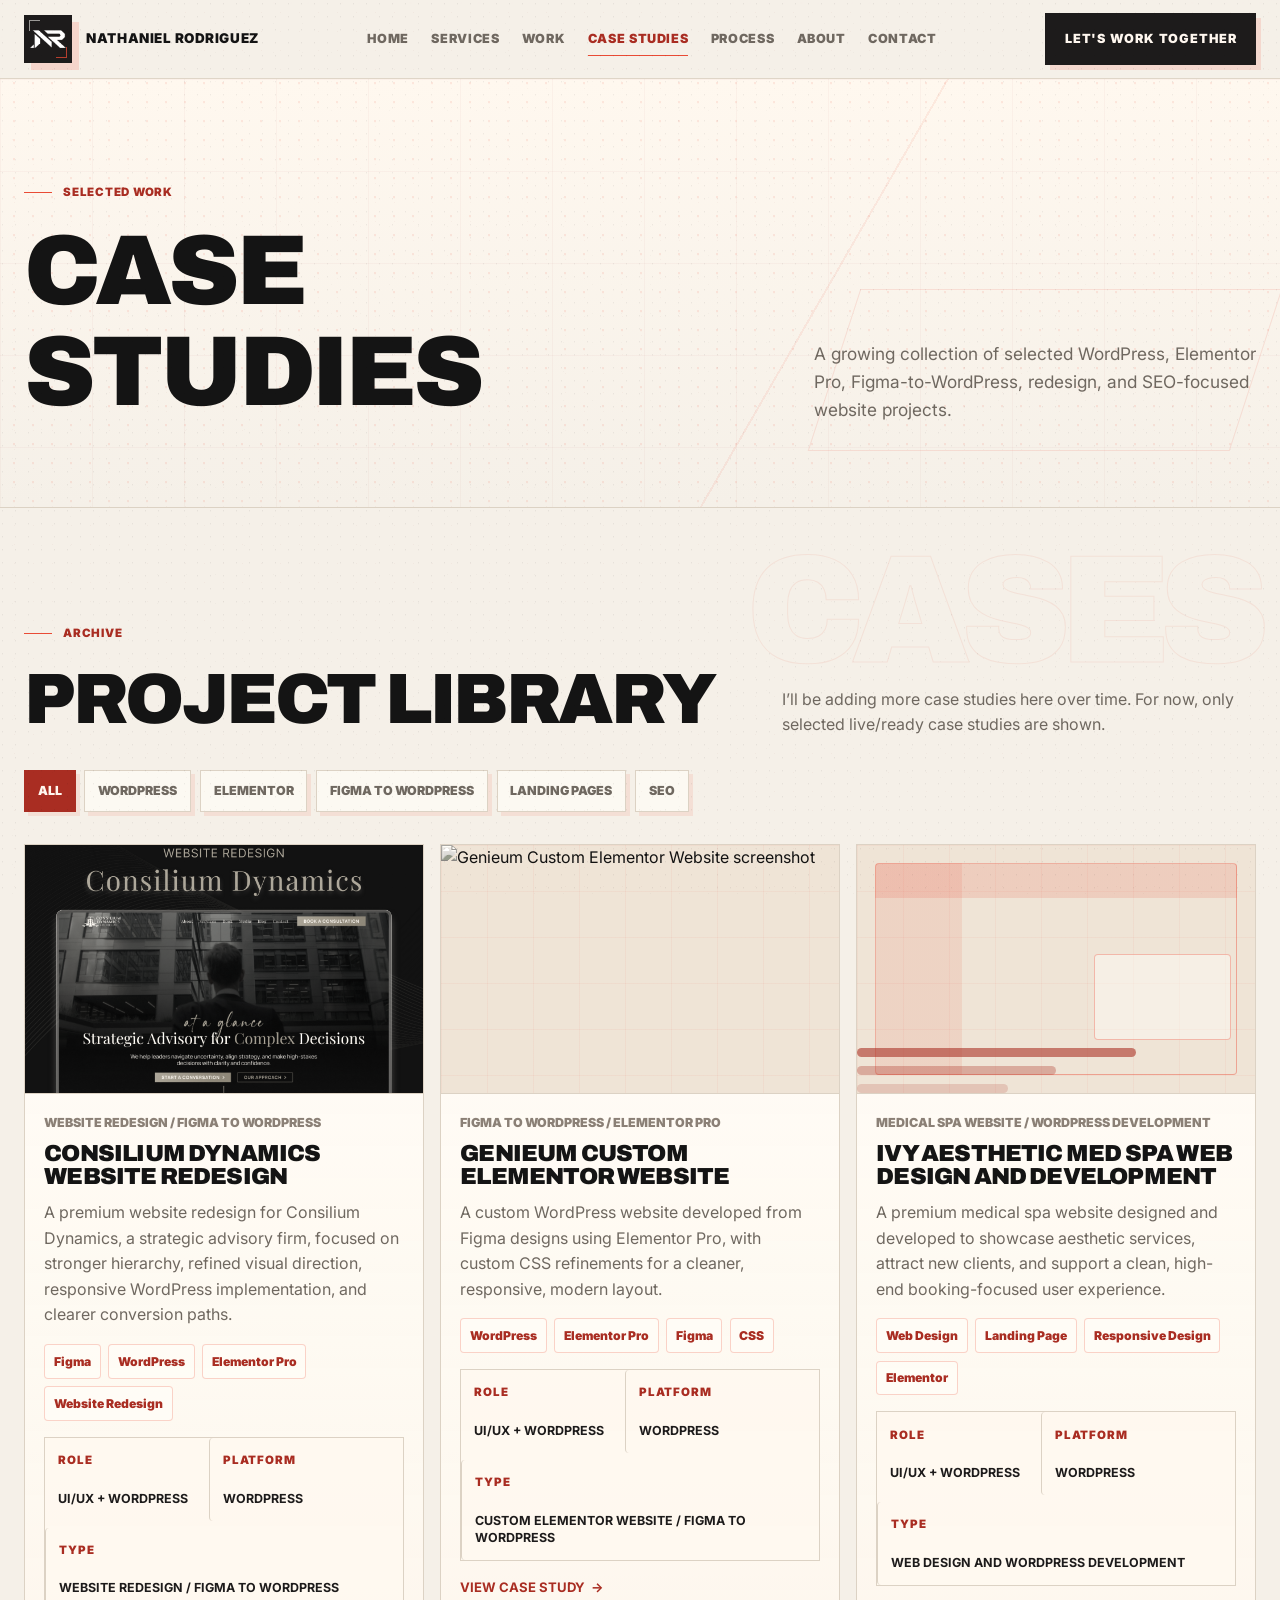
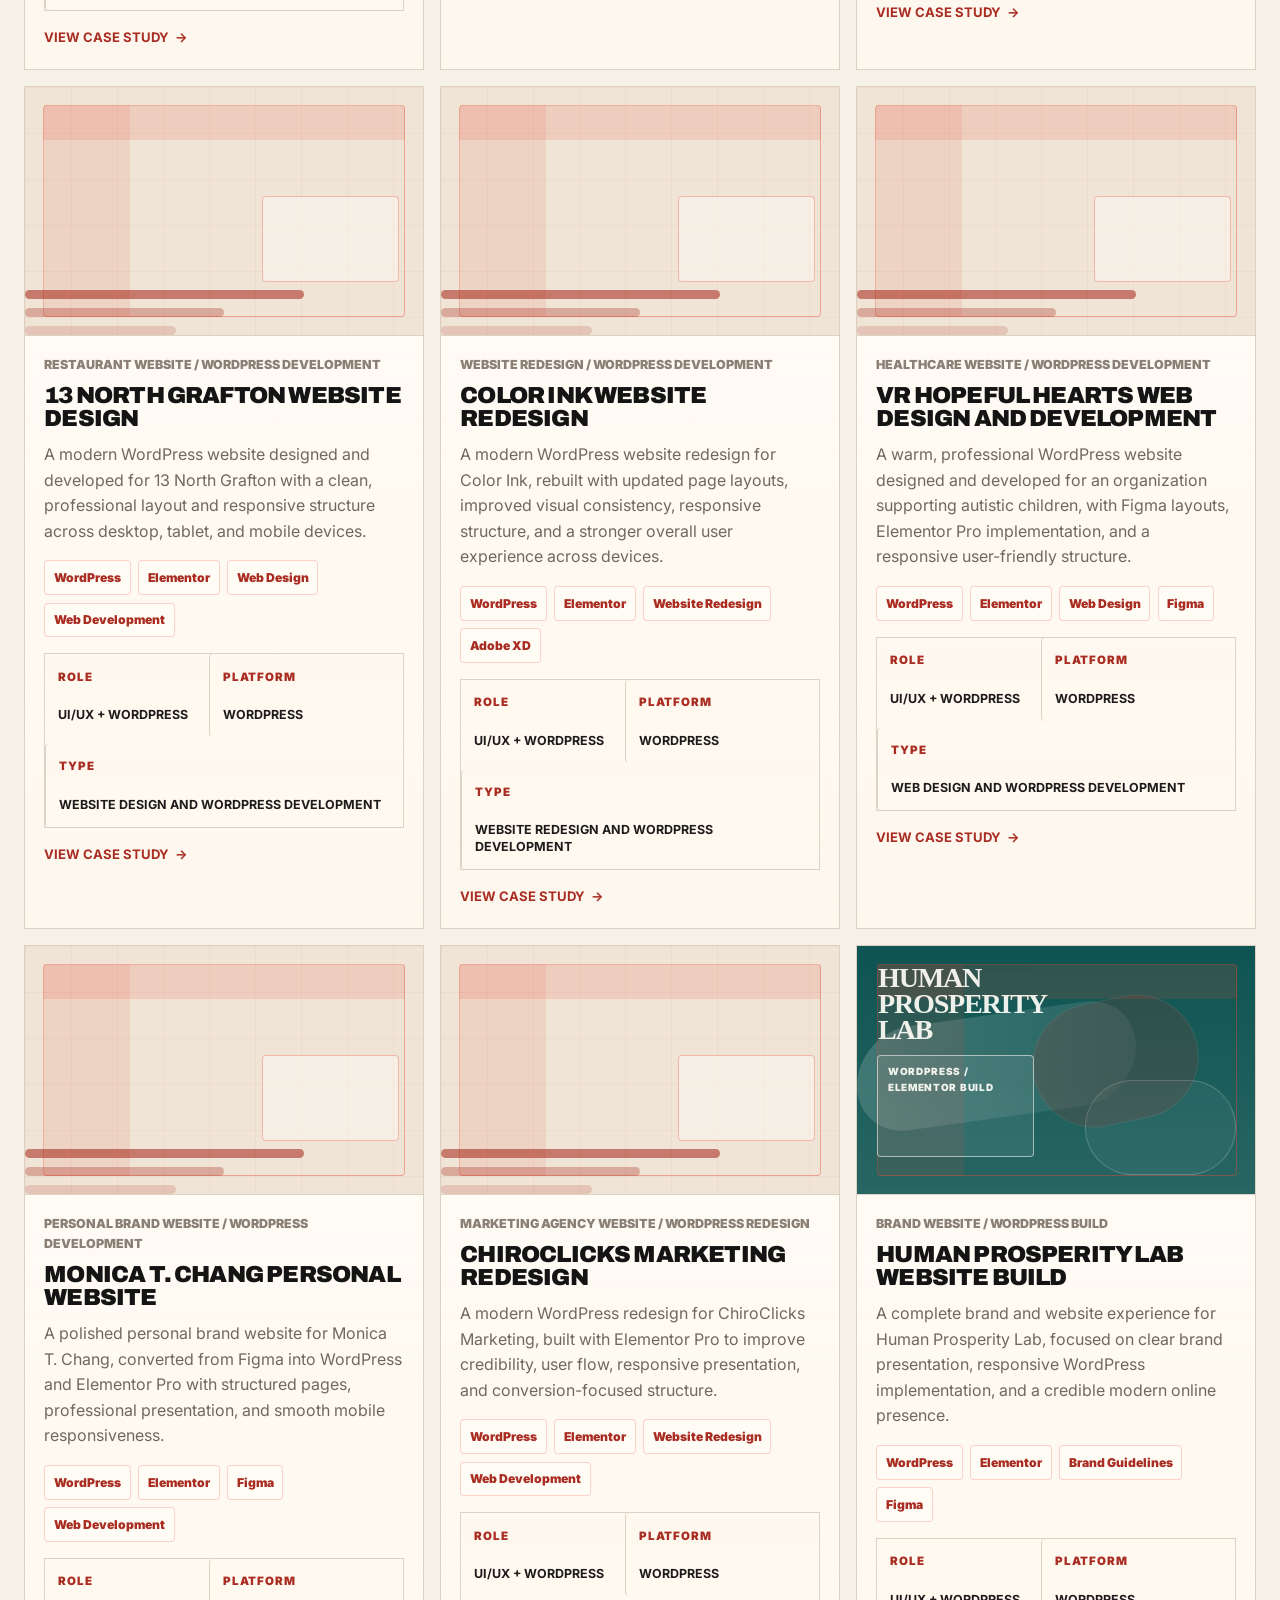
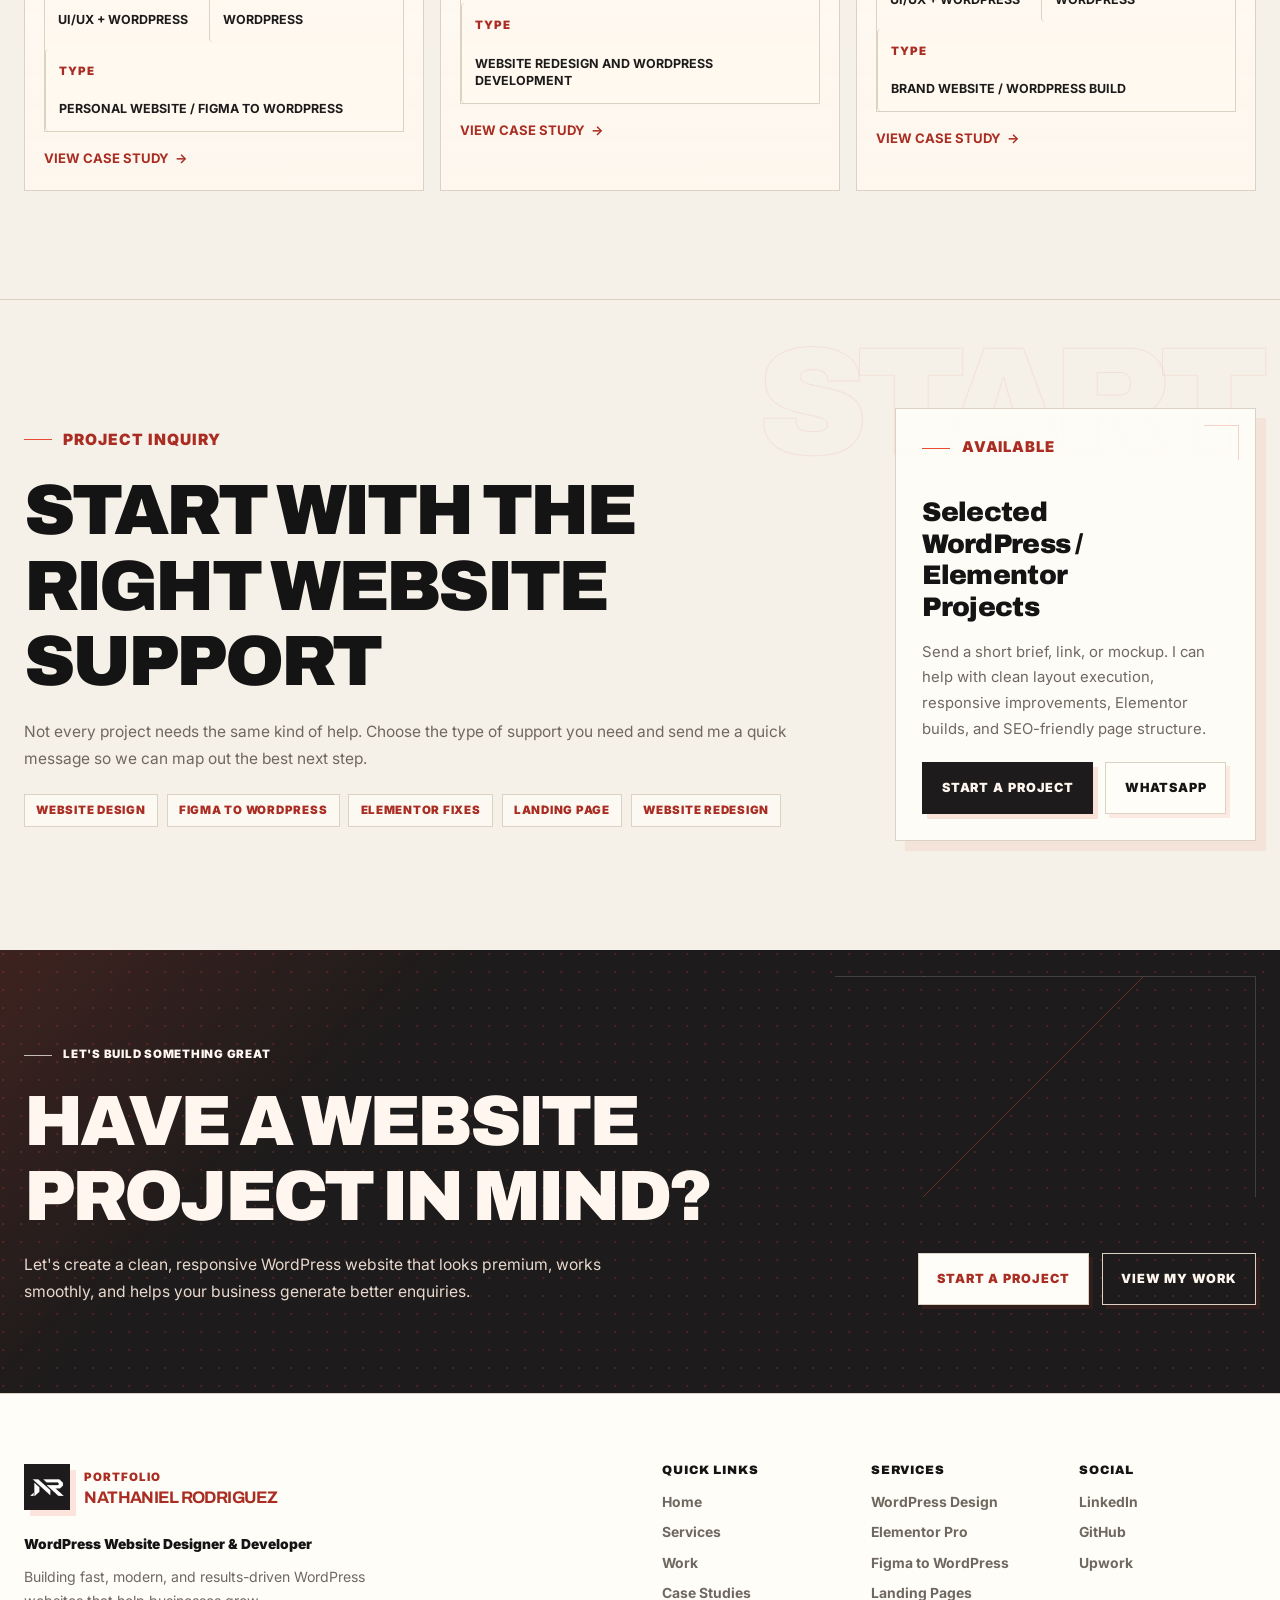
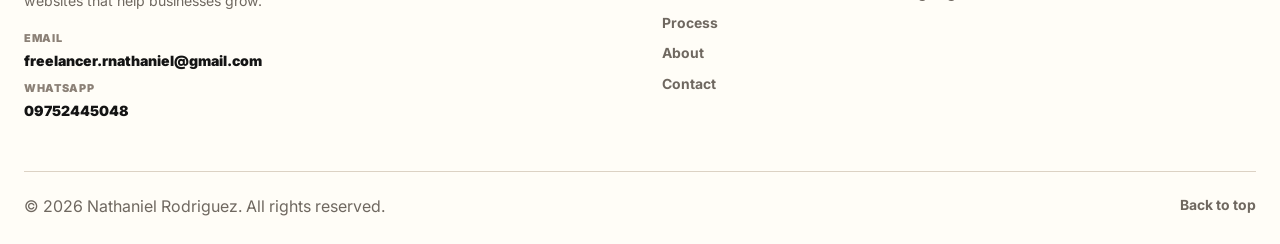
==== commit 663959f1: "Add visual-polish.css for modern, clean design refinements - Create assets/css/visual-polish.css loa" ====
--- a/case-studies.html
+++ b/case-studies.html
@@ -23,6 +23,7 @@
   <link href="https://fonts.googleapis.com/css2?family=Archivo:wght@600;700;800;900&family=Inter:wght@400;500;600;700;800&display=swap" rel="stylesheet" />
   <link rel="stylesheet" href="style.css?v=20260510" />
   <link rel="stylesheet" href="assets/css/launch-fixes.css?v=20260510" />
+  <link rel="stylesheet" href="assets/css/visual-polish.css?v=20260517" />
   <script src="assets/js/page-loader.js?v=20260510"></script>
 </head>
 <body>
@@ -129,6 +130,13 @@
   </footer>
 
   <script src="assets/js/case-studies.js?v=20260510"></script>
+  <script src="assets/data/case-studies.js"></script>
+  <script src="assets/data/case-study-adapter.js"></script>
+  <script>
+    if (window.NRPortfolioCaseStudyAdapter && typeof window.NRPortfolioCaseStudyAdapter.mergeIntoLegacyCaseStudies === 'function') {
+      window.NRPortfolioCaseStudyAdapter.mergeIntoLegacyCaseStudies();
+    }
+  </script>
   <script src="assets/js/genieum-case-study-data.js?v=20260510"></script>
   <script src="assets/js/consilium-case-study.js?v=20260510"></script>
   <script src="assets/js/human-prosperity-lab-case-study.js?v=20260510"></script>
--- a/assets/css/launch-fixes.css
+++ b/assets/css/launch-fixes.css
@@ -281,6 +281,17 @@
   flex-wrap: wrap;
   gap: 0.75rem;
   margin-top: 0.25rem;
+}
+
+.featured-projects-action {
+  display: flex;
+  justify-content: center;
+  margin-top: clamp(1.5rem, 3vw, 2.5rem);
+}
+
+.featured-projects-action .btn {
+  min-width: 190px;
+  justify-content: center;
 }
 
 .project-card .project-preview,
--- a/assets/css/visual-polish.css
+++ b/assets/css/visual-polish.css
@@ -0,0 +1,549 @@
+/* ═══════════════════════════════════════════════════════════════
+   visual-polish.css — Modern, Clean, Professional Refinements
+   Loads after style.css + launch-fixes.css for safe layering.
+   ═══════════════════════════════════════════════════════════════ */
+
+/* ── 1. Token Fixes & Refinements ─────────────────────────────── */
+:root {
+  /* --color-ink is used in JS-injected styles but never defined */
+  --color-ink: var(--color-text);
+
+  /* Slightly lightened, cleaner backgrounds */
+  --color-bg:       #f8f5f0;
+  --color-bg-soft:  #f3efe9;
+  --color-bg-alt:   #ebe5da;
+
+  /* Softer borders — less heavy */
+  --color-border:     #d8d1c6;
+  --color-line:       #d8d1c6;
+  --color-line-strong: #c0b5ab;
+
+  /* Better text contrast */
+  --color-muted:      #5a5450;
+  --color-muted-soft: #8b8178;
+
+  /* Slightly more refined accent */
+  --color-accent:      #bb5f24;
+  --color-accent-soft: #f1d0ba;
+  --color-accent-dark: #853710;
+
+  /* Dark section colours */
+  --color-on-dark:       #fef5ec;
+  --color-on-dark-muted: #e6d6c6;
+
+  /* Updated RGB variants */
+  --color-bg-rgb:          248, 245, 240;
+  --color-bg-soft-rgb:     243, 239, 233;
+  --color-accent-rgb:      187, 95, 36;
+  --color-accent-soft-rgb: 241, 208, 186;
+  --color-accent-dark-rgb: 133, 55, 16;
+
+  /* Spacing & radius */
+  --section-space: 108px;
+  --radius: 4px;
+
+  /* Softer shadow */
+  --shadow:
+    0 4px 16px rgba(var(--color-accent-dark-rgb), 0.08),
+    0 16px 48px rgba(var(--color-accent-dark-rgb), 0.08);
+}
+
+/* ── 2. Body — quieter grid ────────────────────────────────────── */
+body {
+  background:
+    linear-gradient(90deg, rgba(var(--color-accent-rgb), 0.02) 1px, transparent 1px),
+    linear-gradient(rgba(var(--color-accent-rgb), 0.02) 1px, transparent 1px),
+    var(--color-bg);
+  background-size: 92px 92px;
+}
+
+/* ── 3. Typography — room to breathe ──────────────────────────── */
+/* Headings had line-height: 0.94 which was overly compressed */
+h1 {
+  line-height: 1.02;
+  letter-spacing: -0.04em;
+}
+
+h2 {
+  line-height: 1.06;
+  letter-spacing: -0.035em;
+}
+
+/* h3 inside cards: drop all-caps for a warmer, more readable feel */
+h3 {
+  line-height: 1.22;
+  letter-spacing: -0.01em;
+  text-transform: none;
+}
+
+.eyebrow {
+  font-size: 0.7rem;
+  letter-spacing: 0.1em;
+  gap: 0.6rem;
+  margin-bottom: 0.85rem;
+}
+
+/* ── 4. Navigation ─────────────────────────────────────────────── */
+.nav-links a {
+  font-size: 0.79rem;
+  letter-spacing: 0.05em;
+}
+
+.brand-name {
+  font-size: 0.84rem;
+  letter-spacing: 0.04em;
+}
+
+/* ── 5. Hero — cleaner, more refined ─────────────────────────── */
+.hero {
+  /* Replace noisy multi-layer bg with a clean gradient + soft radial glow */
+  background:
+    radial-gradient(ellipse 65% 75% at 78% -5%, rgba(var(--color-accent-rgb), 0.08) 0%, transparent 100%),
+    linear-gradient(170deg, var(--color-bg-soft) 0%, var(--color-bg) 100%);
+}
+
+/* Hide the floating square decoration — adds noise without benefit */
+.hero::before { display: none; }
+
+.hero h1 {
+  line-height: 1.02;
+  letter-spacing: -0.045em;
+}
+
+.hero-text {
+  line-height: 1.75;
+  color: var(--color-muted);
+}
+
+/* Small availability note below CTA buttons */
+.hero-availability {
+  font-size: 0.79rem;
+  color: var(--color-muted-soft);
+  margin-top: 0.9rem;
+}
+
+.trust-row li {
+  font-size: 0.73rem;
+  letter-spacing: 0.05em;
+  color: var(--color-muted);
+  border-color: var(--color-border);
+  background: rgba(var(--color-surface-rgb), 0.65);
+}
+
+/* ── 5b. Hero Featured Card — the right-column case study card ── */
+/* This class existed in HTML but had no matching CSS — styled here */
+.hero-featured-card {
+  position: relative;
+  display: flex;
+  flex-direction: column;
+  gap: 1rem;
+  align-self: center;
+  padding: 1.35rem;
+  border: 1px solid var(--color-border);
+  border-radius: var(--radius);
+  background: var(--color-surface);
+  box-shadow:
+    0 2px 20px rgba(var(--color-accent-dark-rgb), 0.07),
+    8px 8px 0 rgba(var(--color-accent-rgb), 0.09);
+  isolation: isolate;
+}
+
+/* Thumbnail — full-width image at top of card */
+.hero-featured-thumb {
+  order: -1;
+  display: block;
+  overflow: hidden;
+  aspect-ratio: 16 / 10;
+  border: 1px solid rgba(var(--color-accent-rgb), 0.18);
+  border-radius: calc(var(--radius) - 1px);
+}
+
+.hero-featured-thumb img {
+  width: 100%;
+  height: 100%;
+  object-fit: cover;
+  display: block;
+  transition: transform 0.45s ease;
+}
+
+.hero-featured-thumb:hover img,
+.hero-featured-thumb:focus-visible img {
+  transform: scale(1.04);
+}
+
+/* "Featured Case Study" kicker label */
+.hero-featured-kicker {
+  display: inline-block;
+  font-size: 0.68rem;
+  font-weight: 800;
+  letter-spacing: 0.1em;
+  text-transform: uppercase;
+  color: var(--color-accent-dark);
+}
+
+/* The div wrapping kicker + title */
+.hero-featured-card > div {
+  display: flex;
+  flex-direction: column;
+  gap: 0.3rem;
+}
+
+.hero-featured-card h2 {
+  font-size: 1.3rem;
+  line-height: 1.1;
+  text-transform: uppercase;
+  letter-spacing: -0.025em;
+  color: var(--color-text);
+  margin: 0;
+}
+
+.hero-featured-card > p {
+  color: var(--color-muted);
+  font-size: 0.875rem;
+  line-height: 1.65;
+}
+
+/* Meta row — category / tools */
+.hero-featured-meta {
+  display: flex;
+  flex-direction: column;
+  gap: 0.18rem;
+  padding-top: 0.85rem;
+  border-top: 1px solid var(--color-border);
+}
+
+.hero-featured-meta span {
+  font-size: 0.67rem;
+  font-weight: 700;
+  letter-spacing: 0.07em;
+  text-transform: uppercase;
+  color: var(--color-muted-soft);
+}
+
+/* Hide on tablet and below (matches original .hero-accent behaviour) */
+@media (max-width: 940px) {
+  .hero-featured-card { display: none; }
+}
+
+/* ── 6. Value Strip ────────────────────────────────────────────── */
+.value-strip { background: var(--color-surface); }
+
+.icon-block {
+  background: var(--color-bg-alt);
+  color: var(--color-accent-dark);
+  border-color: var(--color-border);
+  font-size: 0.7rem;
+  letter-spacing: 0.06em;
+}
+
+.value-item {
+  min-height: 200px;
+  padding: 1.55rem;
+}
+
+.value-item h2 {
+  font-size: 1.18rem;
+  line-height: 1.22;
+  text-transform: none;
+  letter-spacing: -0.01em;
+}
+
+.value-item p {
+  font-size: 0.91rem;
+  line-height: 1.7;
+  margin-top: 0.6rem;
+}
+
+/* ── 7. Section Headings ──────────────────────────────────────── */
+.section-heading h2,
+.about-copy h2,
+.heading-split h2 {
+  letter-spacing: -0.04em;
+  line-height: 1.06;
+}
+
+.section-heading::after { opacity: 0.35; }
+
+.heading-split p:not(.eyebrow) {
+  font-size: 0.97rem;
+  line-height: 1.72;
+}
+
+/* ── 8. About ─────────────────────────────────────────────────── */
+#about::before { opacity: 0.3; }
+
+.about-copy p {
+  font-size: 0.97rem;
+  line-height: 1.78;
+}
+
+.credential-row li {
+  font-size: 0.71rem;
+  letter-spacing: 0.06em;
+}
+
+/* ── 9. Testimonial ───────────────────────────────────────────── */
+.testimonial-intro h2 {
+  line-height: 1.06  !important;
+  letter-spacing: -0.04em !important;
+}
+
+.testimonial-intro p:last-child {
+  font-size: 0.95rem !important;
+  line-height: 1.75 !important;
+}
+
+.testimonial-card {
+  border-color: var(--color-border) !important;
+  box-shadow:
+    0 4px 24px rgba(var(--color-accent-dark-rgb), 0.07),
+    8px 8px 0 rgba(var(--color-accent-rgb), 0.08) !important;
+}
+
+.testimonial-quote {
+  line-height: 1.65 !important;
+  letter-spacing: -0.02em;
+}
+
+.testimonial-tags li {
+  font-size: 0.67rem;
+  letter-spacing: 0.05em;
+}
+
+/* ── 10. Best For ─────────────────────────────────────────────── */
+.best-for-grid h3 {
+  font-size: 1.08rem;
+  line-height: 1.3;
+}
+
+.best-for-grid span {
+  font-size: 0.72rem;
+  letter-spacing: 0.05em;
+}
+
+/* ── 11. Services ─────────────────────────────────────────────── */
+.service-card {
+  min-height: 290px;
+}
+
+.service-card h3 {
+  font-size: 1.12rem;
+  line-height: 1.25;
+  margin-top: 1.75rem;
+}
+
+.service-card p {
+  font-size: 0.91rem;
+  line-height: 1.7;
+}
+
+.service-card > span {
+  font-size: 0.72rem;
+  letter-spacing: 0.06em;
+}
+
+/* ── 12. Process ──────────────────────────────────────────────── */
+#process::before { opacity: 0.3; }
+
+.process-step h3 {
+  font-size: 1.28rem;
+  line-height: 1.22;
+}
+
+.process-step > span {
+  font-size: 2.3rem;
+  color: var(--color-accent);
+  opacity: 0.75;
+}
+
+.process-step p {
+  font-size: 0.97rem;
+  line-height: 1.75;
+}
+
+/* ── 13. Project Grid / Work ──────────────────────────────────── */
+.project-content h3 {
+  font-size: 1.08rem;
+  line-height: 1.25;
+  min-height: auto;
+}
+
+.project-summary {
+  font-size: 0.875rem;
+  line-height: 1.65;
+}
+
+.project-content li {
+  font-size: 0.72rem;
+  letter-spacing: 0.04em;
+}
+
+/* ── 14. Project Inquiry ──────────────────────────────────────── */
+.project-inquiry-copy h2 {
+  line-height: 1.06 !important;
+  letter-spacing: -0.04em !important;
+}
+
+.project-inquiry-copy > p {
+  font-size: 0.97rem !important;
+  line-height: 1.75 !important;
+}
+
+.project-inquiry-card h3 {
+  text-transform: none !important;
+  font-size: clamp(1.35rem, 2.1vw, 1.9rem) !important;
+  line-height: 1.18 !important;
+  letter-spacing: -0.025em !important;
+}
+
+.project-inquiry-card p {
+  font-size: 0.93rem !important;
+  line-height: 1.72 !important;
+}
+
+.project-type-grid li {
+  font-size: 0.68rem;
+  letter-spacing: 0.07em;
+}
+
+/* ── 15. CTA / Contact Section ────────────────────────────────── */
+.cta-section h2 {
+  line-height: 1.06;
+  letter-spacing: -0.04em;
+}
+
+.cta-section p:not(.eyebrow) {
+  font-size: 0.98rem;
+  line-height: 1.75;
+}
+
+.cta-copy h2 { color: var(--color-on-dark); }
+
+/* Channel cards — tighter border in dark context */
+.channel-card {
+  border-color: rgba(var(--color-surface-rgb), 0.22) !important;
+}
+
+.channel-card span:not(.channel-icon):not(.channel-mark) {
+  font-size: 0.84rem;
+  letter-spacing: 0.04em;
+}
+
+/* ── 16. Buttons ─────────────────────────────────────────────── */
+.btn {
+  font-size: 0.79rem;
+  letter-spacing: 0.07em;
+  min-height: 48px;
+}
+
+/* ── 17. Strip out excessive section decorations ──────────────── */
+/* The spinning/floating rectangles on every section create noise */
+main > section:not(.cta-section)::after { display: none; }
+
+#services::before { opacity: 0.35; }
+
+/* ── 18. Footer ───────────────────────────────────────────────── */
+.site-footer { background: var(--color-bg-soft); }
+
+.footer-brand {
+  font-size: 0.92rem;
+  letter-spacing: 0.04em;
+}
+
+.footer-role {
+  font-size: 0.86rem;
+  margin-top: 0.5rem;
+}
+
+.footer-intro p:not(.footer-role) {
+  font-size: 0.88rem;
+  line-height: 1.72;
+  margin-top: 0.65rem;
+}
+
+.site-footer h2 {
+  font-size: 0.76rem;
+  letter-spacing: 0.08em;
+}
+
+.footer-links a,
+.footer-bottom a {
+  font-size: 0.87rem;
+}
+
+.footer-contact a {
+  font-size: 0.88rem;
+}
+
+.footer-contact span {
+  font-size: 0.68rem;
+  letter-spacing: 0.06em;
+}
+
+/* ── 19. Case Study pages ─────────────────────────────────────── */
+.case-copy p {
+  font-size: 1rem;
+  line-height: 1.78;
+}
+
+.case-section-heading h2 {
+  line-height: 1.06;
+  letter-spacing: -0.04em;
+}
+
+.page-hero h1,
+.case-hero h1 {
+  line-height: 1.02;
+  letter-spacing: -0.04em;
+}
+
+.case-hero-copy > p:not(.eyebrow) {
+  line-height: 1.72;
+}
+
+.overview-grid strong {
+  font-size: 1rem;
+  line-height: 1.15;
+}
+
+.highlight-grid h3 { font-size: 1.05rem; }
+
+.highlight-grid p {
+  font-size: 0.9rem;
+  line-height: 1.7;
+}
+
+/* ── 20. Responsive adjustments ───────────────────────────────── */
+@media (max-width: 940px) {
+  :root { --section-space: 88px; }
+}
+
+@media (max-width: 768px) {
+  .hero h1 {
+    line-height: 1.02 !important;
+    letter-spacing: -0.045em !important;
+  }
+
+  /* Restore correct heading rhythm at mobile sizes */
+  .section-heading h2,
+  .about-copy h2,
+  .cta-section h2,
+  .project-inquiry-copy h2,
+  .testimonial-intro h2,
+  .best-for-section .section-heading h2,
+  #process .section-heading h2 {
+    line-height: 1.06 !important;
+    letter-spacing: -0.04em !important;
+  }
+
+  .project-inquiry-card h3 {
+    line-height: 1.15 !important;
+  }
+}
+
+@media (max-width: 680px) {
+  :root { --section-space: 72px; }
+
+  .value-item { padding: 1.25rem; }
+  .service-card { min-height: auto; }
+}
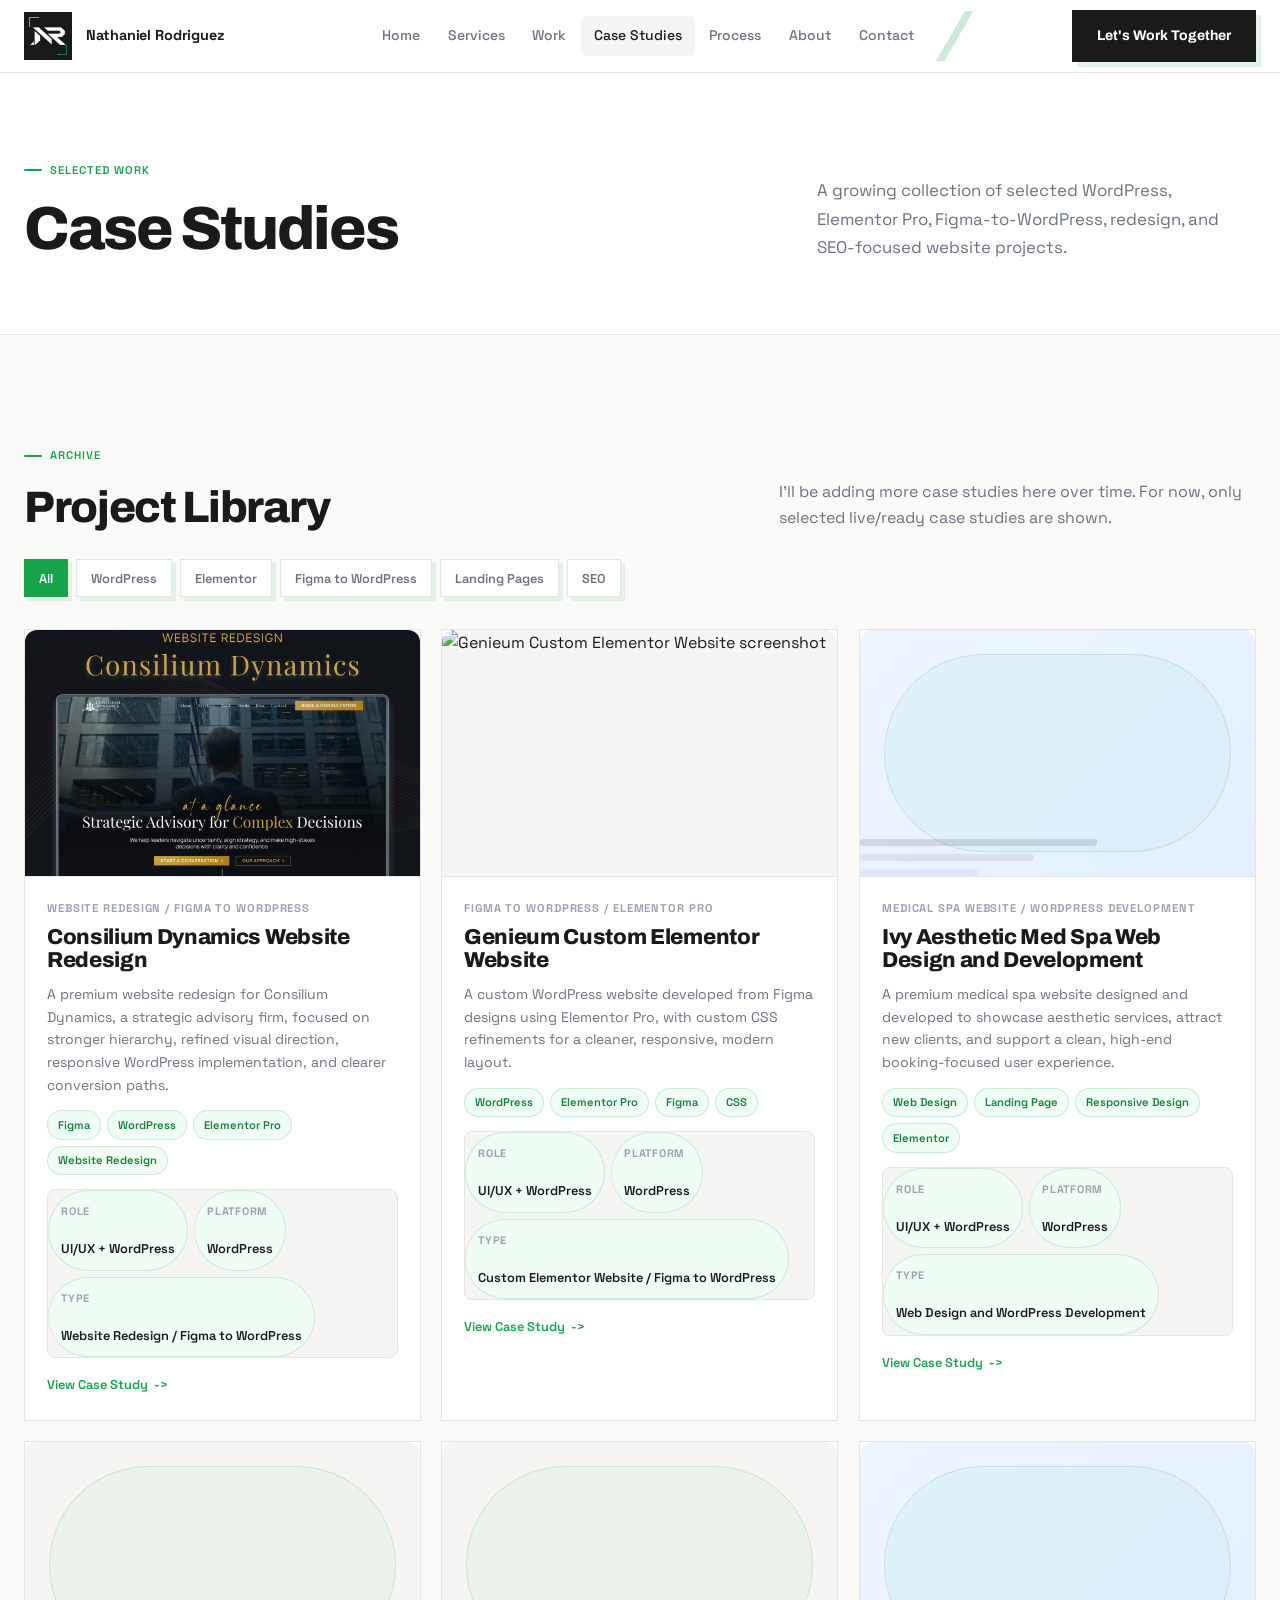
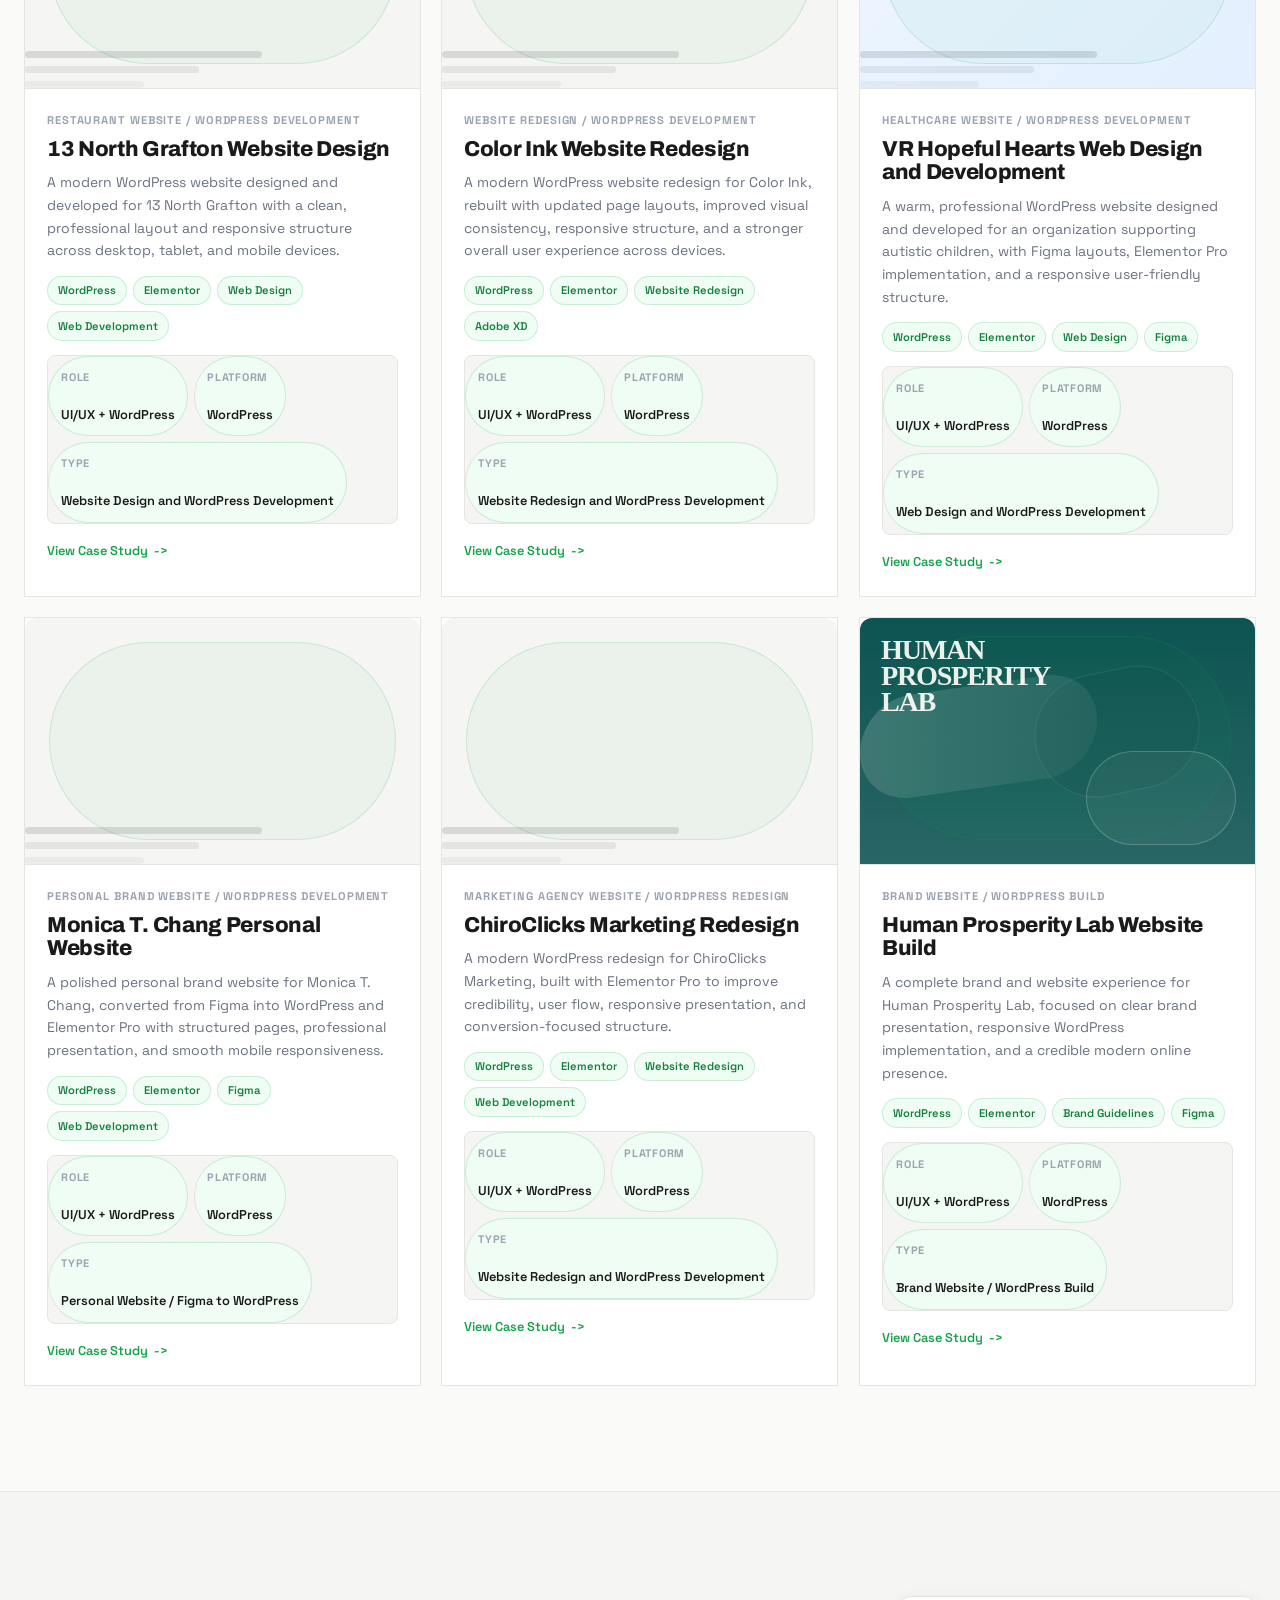
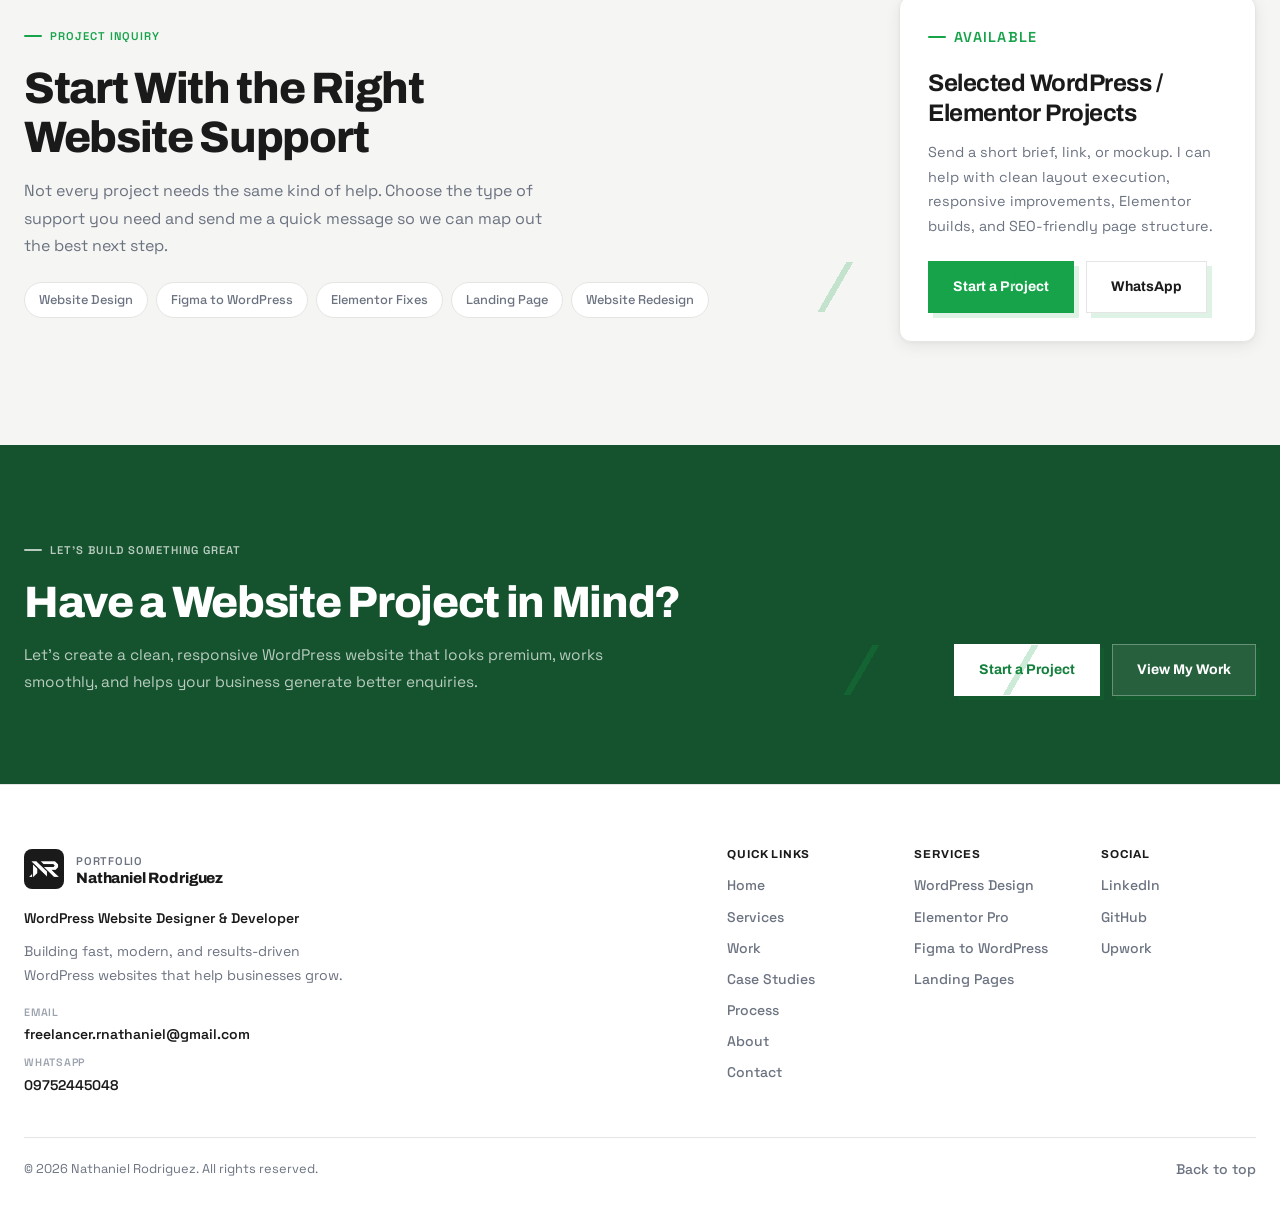
==== commit 2a4e256b: "Deep audit + complete redesign: Studio Linen theme Design: - Forest green (#16A34A) + warm stone sys" ====
--- a/case-studies.html
+++ b/case-studies.html
@@ -13,14 +13,14 @@
   <meta property="og:url" content="https://rnthaniel.vercel.app/case-studies.html" />
   <meta property="og:image" content="https://rnthaniel.vercel.app/assets/case-studies/consilium%20dynamics/Project%20Thumbnail.jpg" />
   <meta name="twitter:card" content="summary_large_image" />
-  <meta name="theme-color" content="#F7F1E8" />
+  <meta name="theme-color" content="#FAFAF8" />
   <title>WordPress & Elementor Case Studies | Nathaniel Rodriguez</title>
   <link rel="icon" href="assets/images/Nathaniel%20Logo.png" type="image/png" />
   <link rel="apple-touch-icon" href="assets/images/Nathaniel%20Logo.png" />
   <link rel="manifest" href="site.webmanifest" />
   <link rel="preconnect" href="https://fonts.googleapis.com" />
   <link rel="preconnect" href="https://fonts.gstatic.com" crossorigin />
-  <link href="https://fonts.googleapis.com/css2?family=Archivo:wght@600;700;800;900&family=Inter:wght@400;500;600;700;800&display=swap" rel="stylesheet" />
+  <link href="https://fonts.googleapis.com/css2?family=Archivo:wght@600;700;800&family=Space+Grotesk:wght@300;400;500;600;700&display=swap" rel="stylesheet" />
   <link rel="stylesheet" href="style.css?v=20260510" />
   <link rel="stylesheet" href="assets/css/launch-fixes.css?v=20260510" />
   <link rel="stylesheet" href="assets/css/visual-polish.css?v=20260517" />
@@ -142,5 +142,6 @@
   <script src="assets/js/human-prosperity-lab-case-study.js?v=20260510"></script>
   <script src="assets/js/site-template.js?v=20260510"></script>
   <script src="script.js?v=20260510"></script>
+  <script src="assets/js/animations.js?v=20260521" defer></script>
 </body>
 </html>
--- a/style.css
+++ b/style.css
@@ -1,43 +1,75 @@
-/* Global */
+/* ═══════════════════════════════════════════════════════
+   Nathaniel Rodriguez — Portfolio
+   Studio Linen Design System 2026
+   Forest Green + Warm Stone + Pill Buttons
+   ═══════════════════════════════════════════════════════ */
+
+/* ── Variables ─────────────────────────────────────────── */
 :root {
-  --color-bg: #f7f1e8;
-  --color-surface: #ffffff;
-  --color-text: #101010;
-  --color-muted: #6a6258;
-  --color-border: #ddd2c4;
-  --color-accent: #c46a2d;
-  --color-accent-soft: #f3d6c2;
-  --color-accent-dark: #8f3f17;
-  --color-bg-soft: #fff8f0;
-  --color-bg-alt: #eee1d4;
-  --color-heading: var(--color-text);
-  --color-muted-soft: #8a7a6d;
-  --color-line: var(--color-border);
-  --color-line-strong: #baa996;
-  --color-white: var(--color-surface);
-  --color-black: var(--color-text);
-  --color-charcoal: var(--color-text);
-  --color-on-dark: #fff7ed;
-  --color-on-dark-muted: #e6d6c8;
-  --color-bg-rgb: 247, 241, 232;
-  --color-bg-soft-rgb: 255, 248, 240;
-  --color-surface-rgb: 255, 255, 255;
-  --color-text-rgb: 16, 16, 16;
-  --color-accent-rgb: 196, 106, 45;
-  --color-accent-soft-rgb: 243, 214, 194;
-  --color-accent-dark-rgb: 143, 63, 23;
-  --font-body: "Inter", system-ui, -apple-system, BlinkMacSystemFont, "Segoe UI", sans-serif;
-  --font-display: "Archivo", "Inter", system-ui, sans-serif;
-  --container: 1300px;
+  /* Color system — Warm stone neutrals + forest green accent */
+  --color-bg:             #FAFAF8;
+  --color-surface:        #FFFFFF;
+  --color-text:           #1A1A1A;
+  --color-muted:          #6B7280;
+  --color-muted-soft:     #9CA3AF;
+  --color-border:         #E5E5E3;
+  --color-line:           #E5E5E3;
+  --color-line-strong:    #D1D5DB;
+
+  /* Accent — Forest green: completely different from orange and blue */
+  --color-accent:         #16A34A;
+  --color-accent-soft:    #F0FDF4;
+  --color-accent-dark:    #15803D;
+
+  /* Surface variants */
+  --color-bg-soft:        #F5F5F3;
+  --color-bg-alt:         #ECEAE5;
+
+  /* Dark surface (CTA section) */
+  --color-on-dark:        #FFFFFF;
+  --color-on-dark-muted:  rgba(255, 255, 255, 0.62);
+
+  /* Aliases — keep all old names so JS files work without errors */
+  --color-heading:        var(--color-text);
+  --color-white:          var(--color-surface);
+  --color-black:          var(--color-text);
+  --color-charcoal:       var(--color-text);
+  --color-ink:            var(--color-text);
+
+  /* RGB variants */
+  --color-bg-rgb:         250, 250, 248;
+  --color-bg-soft-rgb:    245, 245, 243;
+  --color-surface-rgb:    255, 255, 255;
+  --color-text-rgb:       26, 26, 26;
+  --color-accent-rgb:     22, 163, 74;
+  --color-accent-soft-rgb:240, 253, 244;
+  --color-accent-dark-rgb:21, 128, 61;
+
+  /* Typography — Archivo headings + Space Grotesk body */
+  --font-body:    "Space Grotesk", system-ui, -apple-system, sans-serif;
+  --font-display: "Archivo", "Space Grotesk", system-ui, sans-serif;
+
+  /* Layout */
+  --container:     1280px;
   --section-space: 96px;
-  --radius: 6px;
-  --shadow: 0 20px 60px rgba(var(--color-accent-dark-rgb), 0.12);
-  --motion-fast: 180ms;
-  --motion-base: 260ms;
+  --radius:        999px;   /* Pill buttons — distinctive design language */
+  --radius-sm:     6px;
+  --radius-lg:     14px;
+  --radius-card:   12px;
+
+  /* Shadows — clean, no color tint */
+  --shadow-sm:  0 1px 3px rgba(0,0,0,0.06), 0 1px 2px rgba(0,0,0,0.04);
+  --shadow:     0 4px 16px rgba(0,0,0,0.07), 0 2px 4px rgba(0,0,0,0.04);
+  --shadow-lg:  0 12px 36px rgba(0,0,0,0.10), 0 4px 10px rgba(0,0,0,0.05);
+
+  /* Motion */
+  --motion-fast:   150ms;
+  --motion-base:   240ms;
   --motion-reveal: 280ms;
 }
 
-* {
+/* ── Reset ─────────────────────────────────────────────── */
+*, *::before, *::after {
   box-sizing: border-box;
   margin: 0;
   padding: 0;
@@ -45,20 +77,19 @@
 
 html {
   scroll-behavior: smooth;
-  scroll-padding-top: 92px;
+  scroll-padding-top: 88px;
 }
 
 body {
   min-height: 100vh;
   color: var(--color-text);
-  background:
-    linear-gradient(90deg, rgba(var(--color-accent-rgb), 0.035) 1px, transparent 1px),
-    linear-gradient(rgba(var(--color-accent-rgb), 0.035) 1px, transparent 1px),
-    var(--color-bg);
-  background-size: 72px 72px;
+  background: var(--color-bg);
   font-family: var(--font-body);
-  line-height: 1.6;
+  font-size: 1rem;
+  line-height: 1.65;
   overflow-x: hidden;
+  -webkit-font-smoothing: antialiased;
+  -moz-osx-font-smoothing: grayscale;
 }
 
 body.nav-open {
@@ -70,219 +101,228 @@
   text-decoration: none;
 }
 
-a,
-button {
-  cursor: pointer;
-}
-
-ul {
-  list-style: none;
-}
+a, button { cursor: pointer; }
+
+ul { list-style: none; }
 
 button {
   border: 0;
   color: inherit;
   font: inherit;
-}
+  background: none;
+}
+
+img { max-width: 100%; display: block; }
 
 a:focus-visible,
 button:focus-visible {
-  outline: 3px solid var(--color-accent);
-  outline-offset: 4px;
-}
-
-.cta-section a:focus-visible {
-  outline-color: var(--color-on-dark);
-}
-
+  outline: 2px solid var(--color-accent);
+  outline-offset: 3px;
+  border-radius: var(--radius-sm);
+}
+
+.cta-section a:focus-visible,
+.contact-cta a:focus-visible {
+  outline-color: #fff;
+}
+
+/* ── Layout ────────────────────────────────────────────── */
 .container {
   width: min(var(--container), calc(100% - 48px));
   margin-inline: auto;
 }
 
+/* ── Skip link ─────────────────────────────────────────── */
 .skip-link {
   position: fixed;
   top: 14px;
   left: 14px;
   z-index: 100;
   transform: translateY(-170%);
-  border: 1px solid var(--color-black);
+  border: 1px solid var(--color-text);
   border-radius: var(--radius);
-  padding: 0.8rem 1rem;
-  color: var(--color-white);
-  background: var(--color-black);
-  font-weight: 800;
+  padding: 0.75rem 1rem;
+  color: #fff;
+  background: var(--color-text);
+  font-size: 0.875rem;
+  font-weight: 600;
   transition: transform 0.2s ease;
 }
 
-.skip-link:focus {
-  transform: translateY(0);
-}
-
+.skip-link:focus { transform: translateY(0); }
+
+/* ── Utility ───────────────────────────────────────────── */
 .visually-hidden {
   position: absolute;
-  width: 1px;
-  height: 1px;
-  padding: 0;
-  margin: -1px;
+  width: 1px; height: 1px;
+  padding: 0; margin: -1px;
   overflow: hidden;
   clip: rect(0, 0, 0, 0);
   white-space: nowrap;
   border: 0;
 }
 
-h1,
-h2,
-h3 {
+/* ── Typography ────────────────────────────────────────── */
+h1, h2, h3 {
   color: var(--color-heading);
   font-family: var(--font-display);
-  font-weight: 900;
-  line-height: 0.94;
-  text-transform: uppercase;
+  line-height: 1.1;
+  letter-spacing: -0.025em;
 }
 
 h1 {
-  max-width: 820px;
-  font-size: clamp(4rem, 6.2rem, 6.2rem);
+  font-size: clamp(2.4rem, 5vw, 3.8rem);
+  font-weight: 800;
 }
 
 h2 {
-  font-size: clamp(3rem, 4.45rem, 4.45rem);
+  font-size: clamp(1.85rem, 3.5vw, 2.75rem);
+  font-weight: 800;
 }
 
 h3 {
-  font-size: 1.38rem;
-  line-height: 1;
-}
-
+  font-size: 1.2rem;
+  font-weight: 700;
+  line-height: 1.3;
+  letter-spacing: -0.015em;
+}
+
+/* Eyebrow labels */
 .eyebrow {
   display: inline-flex;
   align-items: center;
-  gap: 0.75rem;
-  margin-bottom: 1rem;
-  color: var(--color-accent-dark);
-  font-size: 0.78rem;
-  font-weight: 900;
+  gap: 0.5rem;
+  margin-bottom: 0.875rem;
+  color: var(--color-accent);
+  font-size: 0.72rem;
+  font-weight: 600;
+  letter-spacing: 0.09em;
   text-transform: uppercase;
 }
 
 .eyebrow::before {
   content: "";
   display: inline-block;
-  width: 34px;
-  height: 1px;
+  width: 18px;
+  height: 2px;
   background: var(--color-accent);
-}
-
-.eyebrow-invert {
-  color: var(--color-on-dark-muted);
-}
-
-.eyebrow-invert::before {
-  background: var(--color-white);
-}
-
-/* Buttons */
+  border-radius: 2px;
+  flex-shrink: 0;
+}
+
+.eyebrow-invert { color: rgba(255, 255, 255, 0.7); }
+.eyebrow-invert::before { background: rgba(255, 255, 255, 0.5); }
+
+/* ── Buttons — Pill Design ─────────────────────────────── */
 .btn {
   position: relative;
   display: inline-flex;
   align-items: center;
   justify-content: center;
-  overflow: hidden;
-  min-height: 50px;
-  border: 1px solid var(--color-accent-dark);
-  border-radius: var(--radius);
-  padding: 0 1.15rem;
-  font-size: 0.9rem;
-  font-weight: 900;
-  text-transform: uppercase;
-  transition: transform var(--motion-fast) ease, background var(--motion-fast) ease, color var(--motion-fast) ease, border-color var(--motion-fast) ease;
-}
-
-.btn::after {
-  content: "";
-  position: absolute;
-  inset: auto 12px 8px 12px;
-  height: 1px;
-  background: currentColor;
-  opacity: 0;
-  transform: scaleX(0);
-  transform-origin: left;
-  transition: opacity var(--motion-fast) ease, transform var(--motion-base) ease;
-}
+  gap: 0.375rem;
+  min-height: 48px;
+  border: 1.5px solid transparent;
+  border-radius: 999px;
+  padding: 0 1.5rem;
+  font-family: var(--font-display);
+  font-size: 0.875rem;
+  font-weight: 700;
+  letter-spacing: 0;
+  white-space: nowrap;
+  cursor: pointer;
+  transition:
+    background   var(--motion-fast) ease,
+    border-color var(--motion-fast) ease,
+    color        var(--motion-fast) ease,
+    transform    var(--motion-fast) ease,
+    box-shadow   var(--motion-fast) ease;
+}
+
+.btn::after { display: none; }
 
 .btn:hover,
 .btn:focus-visible {
   transform: translateY(-2px);
 }
 
-.btn:hover::after,
-.btn:focus-visible::after {
-  opacity: 0.32;
-  transform: scaleX(1);
-}
-
+/* Primary — forest green fill */
+.btn-primary,
 .btn-dark {
-  color: var(--color-on-dark);
-  background: var(--color-text);
-}
-
+  color: #fff;
+  background: var(--color-accent);
+  border-color: var(--color-accent);
+}
+
+.btn-primary:hover,
+.btn-primary:focus-visible,
 .btn-dark:hover,
 .btn-dark:focus-visible {
+  background: var(--color-accent-dark);
   border-color: var(--color-accent-dark);
-  background: var(--color-accent-dark);
-}
-
+  box-shadow: 0 4px 20px rgba(var(--color-accent-rgb), 0.30);
+}
+
+/* Secondary — bordered */
+.btn-secondary,
 .btn-light {
   color: var(--color-text);
-  border-color: rgba(var(--color-accent-rgb), 0.35);
-  background: rgba(var(--color-surface-rgb), 0.78);
-}
-
+  background: var(--color-surface);
+  border-color: var(--color-border);
+}
+
+.btn-secondary:hover,
+.btn-secondary:focus-visible,
 .btn-light:hover,
 .btn-light:focus-visible {
-  color: var(--color-text);
   border-color: var(--color-accent);
   background: var(--color-accent-soft);
+  color: var(--color-accent-dark);
 }
 
 .btn-white {
   color: var(--color-accent-dark);
+  background: var(--color-surface);
   border-color: var(--color-surface);
-  background: var(--color-surface);
-}
-
+}
+
+.btn-white:hover,
+.btn-white:focus-visible {
+  background: var(--color-accent-soft);
+}
+
+/* On dark backgrounds */
 .btn-outline-dark {
   color: var(--color-on-dark);
-  border-color: rgba(var(--color-surface-rgb), 0.36);
-  background: transparent;
+  border-color: rgba(255, 255, 255, 0.3);
+  background: rgba(255, 255, 255, 0.08);
 }
 
 .btn-outline-dark:hover,
 .btn-outline-dark:focus-visible {
-  color: var(--color-accent-dark);
+  color: var(--color-text);
   border-color: var(--color-surface);
   background: var(--color-surface);
 }
 
-/* Header / Navigation */
+/* ── Header / Navigation ───────────────────────────────── */
 .site-header {
   position: sticky;
   top: 0;
   z-index: 40;
   border-bottom: 1px solid var(--color-line);
-  background: rgba(var(--color-bg-rgb), 0.92);
+  background: rgba(var(--color-bg-rgb), 0.94);
   backdrop-filter: blur(18px);
-  transition: background 0.2s ease, box-shadow 0.2s ease;
+  -webkit-backdrop-filter: blur(18px);
+  transition: box-shadow var(--motion-base) ease, background var(--motion-base) ease;
 }
 
 .site-header.is-scrolled {
-  background: rgba(var(--color-bg-soft-rgb), 0.96);
-  box-shadow: 0 12px 40px rgba(var(--color-accent-dark-rgb), 0.07);
+  box-shadow: var(--shadow);
+  background: rgba(var(--color-surface-rgb), 0.97);
 }
 
 .nav-wrap {
-  min-height: 78px;
+  min-height: 72px;
   display: grid;
   grid-template-columns: auto 1fr auto;
   gap: 1.5rem;
@@ -293,28 +333,39 @@
   display: inline-flex;
   align-items: center;
   gap: 0.75rem;
-  min-width: 0;
-  font-weight: 900;
-  text-transform: uppercase;
-}
-
+  color: var(--color-text);
+  font-weight: 700;
+  transition: opacity var(--motion-fast) ease;
+}
+
+.brand:hover { opacity: 0.8; }
+
+/* Logo wrap (JS-injected) — keep readable */
 .brand-mark {
-  width: 42px;
-  height: 42px;
+  width: 40px;
+  height: 40px;
   display: grid;
   place-items: center;
   flex: 0 0 auto;
-  border: 1px solid var(--color-text);
   border-radius: var(--radius);
-  color: var(--color-on-dark);
+  color: #fff;
   background: var(--color-text);
   font-family: var(--font-display);
+  font-weight: 800;
+  font-size: 0.875rem;
   line-height: 1;
 }
 
+.brand-logo-wrap {
+  border-radius: var(--radius) !important;
+  box-shadow: none !important;
+}
+
 .brand-name {
+  font-size: 0.9rem;
+  font-weight: 700;
+  color: var(--color-text);
   overflow: hidden;
-  color: var(--color-text);
   text-overflow: ellipsis;
   white-space: nowrap;
 }
@@ -323,288 +374,232 @@
   display: flex;
   align-items: center;
   justify-content: center;
-  gap: 1.4rem;
-  color: var(--color-muted);
-  font-size: 0.84rem;
-  font-weight: 900;
-  text-transform: uppercase;
+  gap: 0.125rem;
+  font-size: 0.875rem;
+  font-weight: 500;
 }
 
 .nav-links a {
-  transition: color 0.2s ease;
+  padding: 0.5rem 0.8rem;
+  border-radius: var(--radius-sm);
+  color: var(--color-muted);
+  transition:
+    color       var(--motion-fast) ease,
+    background  var(--motion-fast) ease;
 }
 
 .nav-links a:hover,
 .nav-links a:focus-visible,
 .nav-links a[aria-current="page"] {
-  color: var(--color-accent-dark);
-}
-
-.nav-mobile-cta {
-  display: none;
-}
+  color: var(--color-text);
+  background: var(--color-bg-soft);
+}
+
+.nav-mobile-cta { display: none; }
 
 .nav-toggle {
   display: none;
-  width: 44px;
-  height: 44px;
+  width: 40px;
+  height: 40px;
   place-items: center;
-  border: 1px solid rgba(var(--color-text-rgb), 0.28);
+  border: 1px solid var(--color-border);
   border-radius: var(--radius);
-  background: var(--color-bg-soft);
+  background: var(--color-surface);
   cursor: pointer;
 }
 
 .nav-toggle span:not(.visually-hidden) {
-  width: 19px;
-  height: 2px;
+  width: 18px;
+  height: 1.5px;
   display: block;
   grid-column: 1;
   grid-row: 1;
   background: var(--color-text);
-  transition: transform 0.2s ease;
-}
-
-.nav-toggle span:not(.visually-hidden):nth-of-type(2) {
-  transform: translateY(-4px);
-}
-
-.nav-toggle span:not(.visually-hidden):nth-of-type(3) {
-  transform: translateY(4px);
-}
-
-.nav-toggle[aria-expanded="true"] span:not(.visually-hidden):nth-of-type(2) {
-  transform: rotate(45deg);
-}
-
-.nav-toggle[aria-expanded="true"] span:not(.visually-hidden):nth-of-type(3) {
-  transform: rotate(-45deg);
-}
-
-/* Hero Section */
+  transition: transform 0.2s ease, opacity 0.2s ease;
+}
+
+.nav-toggle span:not(.visually-hidden):nth-of-type(2) { transform: translateY(-4px); }
+.nav-toggle span:not(.visually-hidden):nth-of-type(3) { transform: translateY(4px); }
+
+.nav-toggle[aria-expanded="true"] span:not(.visually-hidden):nth-of-type(2) { transform: rotate(45deg); }
+.nav-toggle[aria-expanded="true"] span:not(.visually-hidden):nth-of-type(3) { transform: rotate(-45deg); }
+
+/* ── Hero ───────────────────────────────────────────────── */
 .hero {
-  position: relative;
-  overflow: hidden;
-  padding: clamp(48px, 6vw, 70px) 0 clamp(52px, 6vw, 76px);
+  padding: clamp(56px, 7vw, 92px) 0 clamp(64px, 8vw, 104px);
   border-bottom: 1px solid var(--color-line);
-  background:
-    radial-gradient(circle at 78% 18%, rgba(var(--color-accent-rgb), 0.08) 0 1px, transparent 1px 100%),
-    linear-gradient(90deg, rgba(var(--color-accent-rgb), 0.036) 1px, transparent 1px),
-    linear-gradient(rgba(var(--color-accent-rgb), 0.036) 1px, transparent 1px),
-    linear-gradient(120deg, transparent 0 63%, rgba(var(--color-accent-rgb), 0.075) 63% 63.25%, transparent 63.25% 100%),
-    linear-gradient(180deg, var(--color-bg-soft), var(--color-bg));
-  background-size: 18px 18px, 86px 86px, 86px 86px, auto, auto;
-}
-
-.hero::before {
+  background: var(--color-surface);
+  /* Subtle noise-like texture via gradient */
+  background-image:
+    radial-gradient(ellipse at 72% 12%, rgba(var(--color-accent-rgb), 0.055) 0%, transparent 55%),
+    radial-gradient(ellipse at 12% 88%, rgba(var(--color-accent-rgb), 0.04) 0%, transparent 45%);
+}
+
+/* Remove verbose geometric decorations */
+.hero::before, .hero::after { display: none; }
+
+.hero-grid {
+  display: grid;
+  grid-template-columns: minmax(0, 1fr) minmax(280px, 0.44fr);
+  gap: clamp(2.5rem, 5vw, 5rem);
+  align-items: center;
+}
+
+.hero-copy { max-width: 780px; }
+
+.hero h1 {
+  font-size: clamp(2.4rem, 5.2vw, 3.75rem);
+  font-weight: 800;
+  line-height: 1.08;
+  letter-spacing: -0.03em;
+  color: var(--color-text);
+}
+
+.hero-text {
+  margin-top: 1.25rem;
+  color: var(--color-muted);
+  font-size: clamp(1rem, 1.1vw, 1.1rem);
+  line-height: 1.72;
+  max-width: 560px;
+}
+
+/* Availability badge */
+.hero-availability {
+  display: inline-flex;
+  align-items: center;
+  gap: 0.5rem;
+  margin-top: 1rem;
+  color: var(--color-muted);
+  font-size: 0.8rem;
+  font-weight: 500;
+}
+
+.hero-availability::before {
   content: "";
-  position: absolute;
-  top: 44px;
-  right: -150px;
-  width: min(48vw, 560px);
-  height: min(48vw, 560px);
-  border: 1px solid var(--color-line);
-  transform: rotate(18deg);
-}
-
-.hero::after {
-  content: "";
-  position: absolute;
-  left: max(24px, calc((100% - var(--container)) / 2));
-  right: max(24px, calc((100% - var(--container)) / 2));
-  bottom: 42px;
-  height: 1px;
-  background:
-    linear-gradient(90deg, var(--color-accent), transparent 72%),
-    repeating-linear-gradient(90deg, transparent 0 36px, rgba(var(--color-accent-rgb), 0.28) 36px 37px, transparent 37px 72px);
-  opacity: 0.22;
-}
-
-.hero-grid {
-  position: relative;
-  display: grid;
-  grid-template-columns: minmax(0, 0.74fr) minmax(290px, 0.35fr);
-  gap: clamp(2rem, 5vw, 5rem);
-  align-items: center;
-}
-
-.hero-copy {
-  position: relative;
-  max-width: 930px;
-}
-
-.hero-copy::after {
-  display: none;
-}
-
-.hero h1 {
-  max-width: 930px;
-  font-size: clamp(3.05rem, 5vw, 4.85rem);
-  line-height: 0.9;
-}
-
-.hero-text {
-  max-width: 720px;
-  margin-top: 1.25rem;
-  color: var(--color-muted);
-  font-size: clamp(1rem, 1.2vw, 1.12rem);
+  width: 7px; height: 7px;
+  border-radius: 50%;
+  background: #22C55E;
+  flex-shrink: 0;
+  box-shadow: 0 0 0 3px rgba(34, 197, 94, 0.18);
 }
 
 .hero-actions {
   display: flex;
   flex-wrap: wrap;
-  gap: 0.85rem;
-  margin-top: 1.65rem;
+  gap: 0.75rem;
+  margin-top: 1.75rem;
 }
 
 .trust-row {
-  display: flex;
-  flex-wrap: wrap;
-  gap: 0.6rem;
-  margin-top: 1.15rem;
-}
-
-.trust-row li {
-  border: 1px solid var(--color-line);
-  border-radius: var(--radius);
-  padding: 0.55rem 0.7rem;
-  color: var(--color-muted);
-  background: rgba(var(--color-surface-rgb), 0.58);
-  font-size: 0.82rem;
-  font-weight: 900;
-  text-transform: uppercase;
-}
-
-.hero-accent {
-  position: relative;
-  display: flex;
-  flex-direction: column;
-  justify-content: center;
-  gap: 0.9rem;
-  align-self: center;
-  min-height: 360px;
-  padding: 1.25rem;
-  border-left: 1px solid var(--color-line);
-  isolation: isolate;
-}
-
-.hero-accent::before,
-.hero-accent::after {
-  content: "";
-  position: absolute;
-  z-index: -1;
-  border: 1px solid var(--color-line);
-}
-
-.hero-accent::before {
-  inset: 0 0 auto auto;
-  width: 78%;
-  height: 48%;
-}
-
-.hero-accent::after {
-  right: 18%;
-  bottom: 0;
-  width: 48%;
-  height: 58%;
-  transform: skewX(-18deg);
-  opacity: 0.7;
-}
-
-.hero-accent p {
-  align-self: start;
-  justify-self: start;
-  border: 1px solid rgba(var(--color-accent-rgb), 0.5);
-  border-radius: var(--radius);
-  padding: 0.56rem 0.68rem;
-  color: var(--color-accent-dark);
-  background: rgba(var(--color-surface-rgb), 0.72);
-  font-size: 0.74rem;
-  font-weight: 900;
-  text-transform: uppercase;
-}
-
-.hero-accent ul {
   display: flex;
   flex-wrap: wrap;
   gap: 0.5rem;
-  align-self: start;
-}
-
-.hero-accent li {
-  border: 1px solid var(--color-line);
-  border-radius: var(--radius);
-  padding: 0.48rem 0.58rem;
-  color: var(--color-muted);
-  background: rgba(var(--color-surface-rgb), 0.62);
-  font-size: 0.74rem;
-  font-weight: 900;
+  margin-top: 1.25rem;
+}
+
+.trust-row li {
+  border: 1px solid var(--color-border);
+  border-radius: 999px;
+  padding: 0.35rem 0.75rem;
+  color: var(--color-muted);
+  background: var(--color-bg-soft);
+  font-size: 0.75rem;
+  font-weight: 500;
+}
+
+/* Featured Case Study Card */
+.hero-featured-card {
+  background: var(--color-bg-soft);
+  border: 1px solid var(--color-border);
+  border-radius: var(--radius-card);
+  overflow: hidden;
+  transition: box-shadow var(--motion-base) ease, transform var(--motion-base) ease;
+}
+
+.hero-featured-card:hover {
+  box-shadow: var(--shadow-lg);
+  transform: translateY(-3px);
+}
+
+.hero-featured-thumb {
+  display: block;
+  overflow: hidden;
+  border-bottom: 1px solid var(--color-border);
+}
+
+.hero-featured-thumb img {
+  width: 100%;
+  aspect-ratio: 16 / 10;
+  object-fit: cover;
+  transition: transform var(--motion-base) ease;
+}
+
+.hero-featured-card:hover .hero-featured-thumb img { transform: scale(1.04); }
+
+.hero-featured-card > div {
+  display: flex;
+  align-items: center;
+  gap: 0.75rem;
+  padding: 1.125rem 1.25rem 0;
+}
+
+.hero-featured-kicker {
+  display: inline-block;
+  padding: 0.25rem 0.625rem;
+  background: var(--color-accent-soft);
+  border-radius: 999px;
+  color: var(--color-accent-dark);
+  font-size: 0.68rem;
+  font-weight: 700;
+  letter-spacing: 0.07em;
   text-transform: uppercase;
-}
-
-.hero-stat {
-  border: 1px solid rgba(var(--color-accent-rgb), 0.5);
-  border-radius: var(--radius);
-  padding: 1rem;
-  background: var(--color-bg-soft);
-}
-
-.hero-stat span {
-  display: block;
-  color: var(--color-muted-soft);
-  font-size: 0.72rem;
-  font-weight: 900;
-  text-transform: uppercase;
-}
-
-.hero-stat strong {
-  display: block;
-  margin-top: 0.7rem;
-  color: var(--color-accent-dark);
-  font-family: var(--font-display);
-  font-size: 1.08rem;
-  line-height: 1;
-  text-transform: uppercase;
-}
-
-.hero-stat-dark {
-  color: var(--color-on-dark);
-  border-color: rgba(var(--color-accent-rgb), 0.46);
-  background: var(--color-text);
-}
-
-.hero-stat-dark span,
-.hero-stat-dark strong {
-  color: var(--color-on-dark);
-}
-
-.browser-bar {
-  height: 46px;
-  display: grid;
-  grid-template-columns: 9px 9px 9px 1fr;
-  gap: 0.45rem;
-  align-items: center;
-  padding: 0 1rem;
-  border-bottom: 1px solid rgba(var(--color-accent-rgb), 0.45);
+  white-space: nowrap;
+}
+
+.hero-featured-card > div h2 {
+  font-size: 1rem;
+  font-weight: 700;
+  letter-spacing: -0.01em;
+  line-height: 1.2;
+}
+
+.hero-featured-card > p {
+  margin-top: 0.625rem;
+  color: var(--color-muted);
+  font-size: 0.875rem;
+  line-height: 1.62;
+  padding: 0 1.25rem;
+}
+
+.hero-featured-meta {
+  display: flex;
+  gap: 0.4rem;
+  flex-wrap: wrap;
+  padding: 0.75rem 1.25rem 0;
+}
+
+.hero-featured-meta span {
+  font-size: 0.7rem;
+  font-weight: 600;
+  color: var(--color-muted);
   background: var(--color-bg-alt);
-}
-
-.browser-bar span {
-  width: 9px;
-  height: 9px;
-  border: 1px solid var(--color-accent);
-  border-radius: 50%;
-}
-
-.browser-bar div {
-  height: 14px;
-  margin-left: 0.65rem;
-  border: 1px solid var(--color-line);
-  border-radius: 999px;
-  background: var(--color-bg-soft);
-}
-
-/* Stats / Value Strip */
+  border: 1px solid var(--color-border);
+  border-radius: 4px;
+  padding: 0.2rem 0.5rem;
+}
+
+.hero-featured-card > .btn {
+  display: flex;
+  margin: 1rem 1.25rem 1.25rem;
+  width: calc(100% - 2.5rem);
+}
+
+/* Hide legacy hero sidebar elements */
+.hero-accent,
+.hero-stat,
+.browser-bar { display: none !important; }
+
+/* ── Value Strip ───────────────────────────────────────── */
 .value-strip {
   border-bottom: 1px solid var(--color-line);
   background: var(--color-surface);
@@ -616,44 +611,54 @@
 }
 
 .value-item {
-  min-height: 230px;
-  padding: 1.45rem;
+  min-height: 200px;
+  display: flex;
+  flex-direction: column;
+  justify-content: space-between;
+  padding: 1.875rem 1.625rem;
   border-right: 1px solid var(--color-line);
-}
-
-.value-item:first-child {
-  border-left: 1px solid var(--color-line);
-}
+  transition: background var(--motion-fast) ease;
+}
+
+.value-item:first-child { border-left: 1px solid var(--color-line); }
+.value-item:hover { background: var(--color-bg-soft); }
 
 .icon-block {
-  width: 48px;
-  height: 48px;
+  width: 44px;
+  height: 44px;
   display: grid;
   place-items: center;
-  margin-bottom: 2rem;
-  border: 1px solid rgba(var(--color-accent-rgb), 0.52);
   border-radius: var(--radius);
-  color: var(--color-on-dark);
-  background: var(--color-text);
+  color: var(--color-accent);
+  background: var(--color-accent-soft);
   font-family: var(--font-display);
-  font-weight: 900;
+  font-weight: 800;
+  font-size: 0.8rem;
+  letter-spacing: 0;
 }
 
 .value-item h2 {
-  font-size: 1.45rem;
-  line-height: 1;
+  font-size: 1.05rem;
+  font-weight: 700;
+  line-height: 1.3;
+  letter-spacing: -0.01em;
+  margin-top: 1.5rem;
 }
 
 .value-item p {
-  margin-top: 0.8rem;
-  color: var(--color-muted);
-}
-
-/* Scroll Reveal */
+  margin-top: 0.5rem;
+  color: var(--color-muted);
+  font-size: 0.875rem;
+  line-height: 1.6;
+}
+
+/* ── Scroll Reveal ─────────────────────────────────────── */
 .has-reveal .reveal {
   opacity: 0;
-  transform: translateY(18px);
-  transition: opacity var(--motion-reveal) ease, transform var(--motion-reveal) ease;
+  transform: translateY(14px);
+  transition:
+    opacity   var(--motion-reveal) ease,
+    transform var(--motion-reveal) ease;
   transition-delay: var(--reveal-delay, 0ms);
 }
 
@@ -662,34 +667,7 @@
   transform: translateY(0);
 }
 
-/* Shared Geometric Accents */
-main > section {
-  position: relative;
-}
-
-main > section > .container {
-  position: relative;
-  z-index: 1;
-}
-
-main > section::before,
-main > section::after {
-  pointer-events: none;
-}
-
-main > section:not(.cta-section)::after {
-  content: "";
-  position: absolute;
-  top: 42px;
-  right: -70px;
-  width: 172px;
-  height: 172px;
-  border: 1px solid rgba(var(--color-accent-rgb), 0.11);
-  opacity: 0;
-  transform: rotate(16deg);
-}
-
-/* Shared Sections */
+/* ── Section shared styles ─────────────────────────────── */
 .section {
   padding: var(--section-space) 0;
   background: var(--color-bg);
@@ -698,32 +676,34 @@
 .section-ruled {
   border-top: 1px solid var(--color-line);
   border-bottom: 1px solid var(--color-line);
-  background:
-    linear-gradient(90deg, transparent 0 49.9%, rgba(var(--color-accent-rgb), 0.06) 49.9% 50.1%, transparent 50.1% 100%),
-    var(--color-bg-soft);
+  background: var(--color-surface);
+}
+
+/* Remove noisy section decorative pseudo-elements */
+main > section::before,
+main > section::after,
+main > section:not(.cta-section)::after,
+#services::before, #services::after,
+#work::before, #work::after,
+#process::before, #process::after,
+#about::before, #about::after,
+.page-hero::before,
+.case-hero::before,
+.case-section.section-ruled::before {
+  display: none !important;
 }
 
 .section-heading {
-  position: relative;
-  max-width: 900px;
-  margin-bottom: 3.4rem;
-}
-
-.section-heading::after {
-  content: "";
-  position: absolute;
-  left: 0;
-  bottom: -1.4rem;
-  width: min(100%, 460px);
-  height: 1px;
-  background: linear-gradient(90deg, rgba(var(--color-accent-rgb), 0.42), transparent);
-  opacity: 0.55;
-}
+  max-width: 820px;
+  margin-bottom: 3rem;
+}
+
+.section-heading::after { display: none; }
 
 .heading-split {
   max-width: none;
   display: grid;
-  grid-template-columns: 1fr minmax(280px, 0.45fr);
+  grid-template-columns: 1fr minmax(240px, 0.44fr);
   gap: 3rem;
   align-items: end;
 }
@@ -731,34 +711,11 @@
 .heading-split p:not(.eyebrow) {
   color: var(--color-muted);
   font-size: 1rem;
-}
-
-/* Services Section */
-#services {
-  overflow: hidden;
-}
-
-#services::before {
-  content: "";
-  position: absolute;
-  top: 86px;
-  right: max(24px, calc((100% - var(--container)) / 2));
-  width: min(34vw, 420px);
-  height: 240px;
-  border-top: 1px solid rgba(var(--color-accent-rgb), 0.18);
-  border-right: 1px solid rgba(var(--color-accent-rgb), 0.18);
-  background:
-    linear-gradient(135deg, transparent 0 48%, rgba(var(--color-accent-rgb), 0.11) 48% 48.35%, transparent 48.35% 100%);
-  opacity: 0.7;
-  pointer-events: none;
-}
-
-#services::after {
-  left: -70px;
-  top: auto;
-  bottom: 54px;
-  opacity: 1;
-}
+  line-height: 1.7;
+}
+
+/* ── Services ──────────────────────────────────────────── */
+#services { background: var(--color-bg); }
 
 .service-grid {
   display: grid;
@@ -768,200 +725,132 @@
 
 .service-card {
   position: relative;
-  overflow: hidden;
-  min-height: 330px;
   display: flex;
   flex-direction: column;
-  border: 1px solid var(--color-line);
-  border-radius: var(--radius);
-  padding: 1.35rem;
-  background: var(--color-surface);
-  transition: transform var(--motion-base) ease, border-color var(--motion-base) ease, box-shadow var(--motion-base) ease;
-}
-
-.service-card::before {
-  content: "";
-  position: absolute;
-  top: 0;
-  left: 0;
-  width: 100%;
-  height: 2px;
-  background: var(--color-accent);
-  transform: scaleX(0);
-  transform-origin: left;
-  transition: transform var(--motion-base) ease;
-}
-
-.service-card::after {
-  content: "";
-  position: absolute;
-  right: 1rem;
-  bottom: 1rem;
-  width: 34px;
-  height: 34px;
-  border-right: 1px solid rgba(var(--color-accent-rgb), 0.34);
-  border-bottom: 1px solid rgba(var(--color-accent-rgb), 0.34);
-  opacity: 0;
-  transform: translate(6px, 6px);
-  transition: opacity var(--motion-base) ease, transform var(--motion-base) ease;
-}
+  min-height: 280px;
+  border: 1px solid var(--color-border);
+  border-radius: var(--radius-card);
+  padding: 1.625rem;
+  background: var(--color-surface);
+  transition:
+    transform    var(--motion-base) ease,
+    border-color var(--motion-base) ease,
+    box-shadow   var(--motion-base) ease;
+}
+
+.service-card::before { display: none; }
+.service-card::after  { display: none; }
 
 .service-card:hover {
-  transform: translateY(-5px);
-  border-color: var(--color-accent);
-  box-shadow: var(--shadow);
-}
-
-.service-card:hover::before,
-.service-card:focus-within::before {
-  transform: scaleX(1);
-}
-
-.service-card:hover::after,
-.service-card:focus-within::after {
-  opacity: 1;
-  transform: translate(0, 0);
+  transform: translateY(-4px);
+  border-color: rgba(var(--color-accent-rgb), 0.32);
+  box-shadow: var(--shadow-lg);
 }
 
 .service-card > span,
 .process-step > span {
   color: var(--color-muted-soft);
   font-family: var(--font-display);
-  font-weight: 900;
-}
-
-.service-card h3 {
-  margin-top: 2.2rem;
-}
+  font-size: 0.7rem;
+  font-weight: 700;
+  letter-spacing: 0.08em;
+  text-transform: uppercase;
+}
+
+.service-card h3 { margin-top: 1.75rem; }
 
 .service-card p {
-  margin-top: 1rem;
-  color: var(--color-muted);
+  margin-top: 0.75rem;
+  color: var(--color-muted);
+  font-size: 0.9rem;
+  line-height: 1.65;
 }
 
 .service-card a {
   display: inline-flex;
-  gap: 0.35rem;
+  gap: 0.375rem;
   align-items: center;
   margin-top: auto;
-  color: var(--color-accent-dark);
-  font-weight: 900;
-  text-transform: uppercase;
-  transition: gap 0.2s ease;
+  padding-top: 1.25rem;
+  color: var(--color-accent);
+  font-size: 0.8rem;
+  font-weight: 600;
+  letter-spacing: 0.02em;
+  transition: gap var(--motion-fast) ease;
 }
 
 .service-card a:hover,
-.service-card a:focus-visible {
-  gap: 0.62rem;
-}
-
-/* Best For Section */
+.service-card a:focus-visible { gap: 0.62rem; }
+
+/* ── Best For ──────────────────────────────────────────── */
 .best-for-section {
   border-bottom: 1px solid var(--color-line);
-  background: var(--color-bg);
+  background: var(--color-surface);
 }
 
 .best-for-grid {
   display: grid;
   grid-template-columns: repeat(4, minmax(0, 1fr));
-  border-top: 1px solid var(--color-line-strong);
+  border-top: 1px solid var(--color-line);
   border-left: 1px solid var(--color-line);
 }
 
 .best-for-grid article {
-  min-height: 190px;
+  min-height: 180px;
   display: flex;
   flex-direction: column;
   justify-content: space-between;
   border-right: 1px solid var(--color-line);
   border-bottom: 1px solid var(--color-line);
-  padding: 1.15rem;
-  background: rgba(var(--color-surface-rgb), 0.35);
-}
+  padding: 1.5rem;
+  transition: background var(--motion-fast) ease;
+}
+
+.best-for-grid article:hover { background: var(--color-bg-soft); }
 
 .best-for-grid span {
   color: var(--color-muted-soft);
   font-family: var(--font-display);
-  font-weight: 900;
+  font-size: 0.7rem;
+  font-weight: 700;
+  letter-spacing: 0.08em;
+  text-transform: uppercase;
 }
 
 .best-for-grid h3 {
-  max-width: 260px;
-  font-size: 1.2rem;
-}
-
-/* Featured Work */
-#work {
+  max-width: 220px;
+  font-size: 1.05rem;
+  line-height: 1.35;
+}
+
+/* ── Featured Work ─────────────────────────────────────── */
+#work { background: var(--color-bg); }
+
+.project-grid {
+  display: grid;
+  grid-template-columns: repeat(3, minmax(0, 1fr));
+  gap: 1.25rem;
+}
+
+.project-card {
+  border: 1px solid var(--color-border);
+  border-radius: var(--radius-card);
   overflow: hidden;
-}
-
-#work::before {
-  content: "WORK";
-  position: absolute;
-  top: 42px;
-  right: max(22px, calc((100% - var(--container)) / 2));
-  color: transparent;
-  font-family: var(--font-display);
-  font-size: clamp(5rem, 13vw, 11rem);
-  font-weight: 900;
-  line-height: 0.8;
-  -webkit-text-stroke: 1px rgba(var(--color-accent-rgb), 0.11);
-  text-transform: uppercase;
-  pointer-events: none;
-}
-
-#work::after {
-  left: max(-70px, calc((100% - var(--container)) / 2 - 160px));
-  top: 48%;
-  opacity: 1;
-}
-
-.project-grid {
-  display: grid;
-  grid-template-columns: repeat(3, minmax(0, 1fr));
-  gap: 1rem;
-}
-
-.project-card {
-  position: relative;
-  overflow: hidden;
-  min-height: 100%;
-  border: 1px solid var(--color-line);
-  border-radius: var(--radius);
-  background: var(--color-surface);
-  transition: transform var(--motion-base) ease, border-color var(--motion-base) ease, box-shadow var(--motion-base) ease;
+  background: var(--color-surface);
+  transition:
+    transform    var(--motion-base) ease,
+    border-color var(--motion-base) ease,
+    box-shadow   var(--motion-base) ease;
 }
 
 .project-card::after,
-.case-card::after {
-  content: "";
-  position: absolute;
-  right: 0.95rem;
-  top: 0.95rem;
-  z-index: 1;
-  width: 28px;
-  height: 28px;
-  border-top: 1px solid rgba(var(--color-accent-rgb), 0.42);
-  border-right: 1px solid rgba(var(--color-accent-rgb), 0.42);
-  opacity: 0;
-  transform: translate(4px, -4px);
-  transition: opacity var(--motion-base) ease, transform var(--motion-base) ease;
-  pointer-events: none;
-}
+.case-card::after { display: none; }
 
 .project-card:hover,
 .project-card:focus-within {
-  transform: translateY(-5px);
-  border-color: var(--color-accent);
-  box-shadow: var(--shadow);
-}
-
-.project-card:hover::after,
-.project-card:focus-within::after,
-.case-card:hover::after,
-.case-card:focus-within::after {
-  opacity: 1;
-  transform: translate(0, 0);
+  transform: translateY(-4px);
+  border-color: rgba(var(--color-accent-rgb), 0.28);
+  box-shadow: var(--shadow-lg);
 }
 
 .project-link,
@@ -973,170 +862,118 @@
 
 .project-preview {
   position: relative;
-  min-height: 250px;
+  min-height: 220px;
   display: grid;
   align-content: end;
   padding: 1rem;
-  border-bottom: 1px solid var(--color-line);
-  background: var(--color-bg-alt);
-  isolation: isolate;
+  border-bottom: 1px solid var(--color-border);
+  background: var(--color-bg-soft);
+  overflow: hidden;
 }
 
 .project-preview img {
   position: absolute;
   inset: 0;
-  width: 100%;
-  height: 100%;
+  width: 100%; height: 100%;
   object-fit: cover;
-  filter: grayscale(1) contrast(1.05);
-}
+  transition: transform var(--motion-base) ease;
+}
+
+.project-card:hover .project-preview img { transform: scale(1.04); }
 
 .project-preview.has-image::before,
-.project-preview.has-image::after {
-  display: none;
-}
+.project-preview.has-image::after { display: none; }
 
 .project-preview::before {
   content: "";
   position: absolute;
-  inset: 18px;
-  z-index: -1;
-  border: 1px solid rgba(var(--color-accent-rgb), 0.34);
+  inset: 24px;
+  z-index: 0;
+  border: 1px solid rgba(var(--color-accent-rgb), 0.16);
   border-radius: var(--radius);
-  background:
-    linear-gradient(180deg, rgba(var(--color-accent-rgb), 0.15) 0 16%, transparent 16%),
-    linear-gradient(90deg, rgba(var(--color-accent-rgb), 0.11) 0 24%, transparent 24%);
-  transition: transform var(--motion-base) ease, opacity var(--motion-base) ease;
-}
-
-.project-preview::after {
-  content: "";
-  position: absolute;
-  top: 44%;
-  right: 24px;
-  width: 34%;
-  height: 34%;
-  border: 1px solid rgba(var(--color-accent-rgb), 0.42);
-  border-radius: var(--radius);
-  background: rgba(var(--color-surface-rgb), 0.46);
-  transition: transform var(--motion-base) ease, opacity var(--motion-base) ease;
-}
+  background: rgba(var(--color-accent-rgb), 0.04);
+}
+
+.project-preview::after { display: none; }
 
 .project-preview span {
-  width: 70%;
-  height: 9px;
+  position: relative;
+  z-index: 1;
+  width: 60%;
+  height: 7px;
   display: block;
-  margin-top: 0.55rem;
+  margin-top: 0.5rem;
   border-radius: 999px;
-  background: rgba(var(--color-accent-dark-rgb), 0.58);
-  transition: transform var(--motion-base) ease, opacity var(--motion-base) ease;
-}
-
-.project-card:hover .project-preview::before,
-.project-card:focus-within .project-preview::before {
-  transform: translate(4px, -3px);
-}
-
-.project-card:hover .project-preview::after,
-.project-card:focus-within .project-preview::after {
-  transform: translate(-5px, 4px);
-}
-
-.project-card:hover .project-preview span,
-.project-card:focus-within .project-preview span {
-  transform: translateX(5px);
-}
-
-.project-preview span:nth-child(2) {
-  width: 50%;
-  opacity: 0.55;
-}
-
-.project-preview span:nth-child(3) {
-  width: 38%;
-  opacity: 0.3;
-}
-
-.preview-healthcare {
-  background: linear-gradient(135deg, var(--color-bg), rgba(var(--color-accent-rgb), 0.22));
-}
-
-.preview-local,
-.preview-figma {
-  background: linear-gradient(135deg, rgba(var(--color-accent-rgb), 0.16), var(--color-bg-soft));
-}
-
-.preview-business,
-.preview-landing {
-  background: linear-gradient(135deg, rgba(var(--color-accent-rgb), 0.28), var(--color-bg-alt));
-}
-
-.preview-seo {
-  background: linear-gradient(135deg, var(--color-surface), rgba(var(--color-accent-dark-rgb), 0.24));
-}
-
-.preview-commerce {
-  background: linear-gradient(135deg, var(--color-bg), rgba(var(--color-accent-rgb), 0.25));
-}
-
-.preview-redesign {
-  background: linear-gradient(135deg, rgba(var(--color-accent-rgb), 0.18), var(--color-bg-soft));
-}
+  background: rgba(var(--color-text-rgb), 0.13);
+}
+
+.project-preview span:nth-child(2) { width: 44%; opacity: 0.6; }
+.project-preview span:nth-child(3) { width: 30%; opacity: 0.35; }
+
+/* Preview background variants */
+.preview-healthcare { background: linear-gradient(135deg, #EDF5FF, #E4F0FF); }
+.preview-local      { background: linear-gradient(135deg, #F0FDF6, #E9FBEE); }
+.preview-figma      { background: linear-gradient(135deg, #FFFBEB, #FFF7D6); }
+.preview-business   { background: linear-gradient(135deg, #F5F0FF, #EEE6FF); }
+.preview-landing    { background: linear-gradient(135deg, #EFF8FF, #E2F2FF); }
+.preview-seo        { background: linear-gradient(135deg, #FFF0F4, #FFE4EC); }
+.preview-commerce   { background: linear-gradient(135deg, #F0FFF6, #DCF9E9); }
+.preview-redesign   { background: linear-gradient(135deg, #EEF2FF, #E4EBFF); }
 
 .project-content {
   flex: 1;
   display: flex;
   flex-direction: column;
-  padding: 1.2rem;
+  padding: 1.375rem;
 }
 
 .project-content p {
   color: var(--color-muted-soft);
-  font-size: 0.78rem;
-  font-weight: 900;
+  font-size: 0.7rem;
+  font-weight: 700;
+  letter-spacing: 0.08em;
   text-transform: uppercase;
 }
 
 .project-content h3 {
-  min-height: 2.7rem;
-  margin-top: 0.55rem;
+  margin-top: 0.5rem;
+  min-height: auto;
 }
 
 .project-summary {
   display: block;
-  margin-top: 0.75rem;
-  color: var(--color-muted);
-  font-size: 0.9rem;
-  line-height: 1.55;
+  margin-top: 0.625rem;
+  color: var(--color-muted);
+  font-size: 0.875rem;
+  line-height: 1.62;
 }
 
 .project-content ul {
   display: flex;
   flex-wrap: wrap;
-  gap: 0.45rem;
+  gap: 0.375rem;
   margin-top: auto;
   padding-top: 1rem;
 }
 
 .project-content li {
-  border: 1px solid var(--color-line);
-  border-radius: var(--radius);
-  padding: 0.42rem 0.55rem;
+  border: 1px solid rgba(var(--color-accent-rgb), 0.18);
+  border-radius: 999px;
+  padding: 0.28rem 0.625rem;
   color: var(--color-accent-dark);
-  border-color: rgba(var(--color-accent-rgb), 0.24);
-  background: rgba(var(--color-surface-rgb), 0.82);
-  font-size: 0.76rem;
-  font-weight: 900;
+  background: var(--color-accent-soft);
+  font-size: 0.7rem;
+  font-weight: 600;
 }
 
 .text-link {
   display: inline-flex;
-  gap: 0.35rem;
+  gap: 0.375rem;
+  align-items: center;
   margin-top: 1rem;
-  color: var(--color-accent-dark);
-  font-size: 0.82rem;
-  font-weight: 900;
-  text-transform: uppercase;
+  color: var(--color-accent);
+  font-size: 0.8rem;
+  font-weight: 600;
 }
 
 .text-link span {
@@ -1148,141 +985,125 @@
 .project-card:focus-within .text-link span,
 .case-card:hover .case-card-body strong span,
 .case-card:focus-within .case-card-body strong span {
-  transform: translateX(4px);
-}
-
-/* Case Studies Archive */
+  transform: translateX(3px);
+}
+
+/* ── Case Studies Archive ──────────────────────────────── */
 .page-hero {
   position: relative;
   overflow: hidden;
-  padding: 96px 0 84px;
+  padding: 80px 0 72px;
   border-bottom: 1px solid var(--color-line);
-  background:
-    linear-gradient(90deg, rgba(var(--color-accent-rgb), 0.036) 1px, transparent 1px),
-    linear-gradient(rgba(var(--color-accent-rgb), 0.036) 1px, transparent 1px),
-    linear-gradient(120deg, transparent 0 58%, rgba(var(--color-accent-rgb), 0.075) 58% 58.35%, transparent 58.35% 100%),
-    var(--color-bg-soft);
-  background-size: 84px 84px, 84px 84px, auto, auto;
-}
-
-.page-hero::before {
-  content: "";
-  position: absolute;
-  right: max(24px, calc((100% - var(--container)) / 2));
-  bottom: 56px;
-  width: min(36vw, 420px);
-  height: 160px;
-  border: 1px solid rgba(var(--color-accent-rgb), 0.14);
-  transform: skewX(-18deg);
-  pointer-events: none;
+  background: var(--color-surface);
+  background-image: radial-gradient(ellipse at 80% 10%, rgba(var(--color-accent-rgb), 0.05) 0%, transparent 55%);
 }
 
 .page-hero-grid {
   display: grid;
-  grid-template-columns: minmax(0, 0.82fr) minmax(320px, 0.5fr);
-  gap: 4rem;
+  grid-template-columns: minmax(0, 0.84fr) minmax(280px, 0.5fr);
+  gap: 3.5rem;
   align-items: end;
 }
 
 .page-hero p:not(.eyebrow) {
   color: var(--color-muted);
-  font-size: 1.08rem;
+  font-size: 1.05rem;
+  line-height: 1.7;
 }
 
 .archive-intro {
   display: grid;
-  grid-template-columns: minmax(0, 0.75fr) minmax(320px, 0.5fr);
-  gap: 3rem;
+  grid-template-columns: minmax(0, 0.75fr) minmax(280px, 0.5fr);
+  gap: 2.5rem;
   align-items: end;
+  margin-bottom: 1.75rem;
+}
+
+.archive-intro p:not(.eyebrow) { color: var(--color-muted); }
+
+.filter-row {
+  display: flex;
+  flex-wrap: wrap;
+  gap: 0.5rem;
   margin-bottom: 2rem;
 }
 
-.archive-intro p:not(.eyebrow) {
-  color: var(--color-muted);
-}
-
-.filter-row {
-  display: flex;
-  flex-wrap: wrap;
-  gap: 0.55rem;
-  margin-bottom: 2rem;
-}
-
 .filter-chip {
-  min-height: 42px;
-  border: 1px solid var(--color-line);
-  border-radius: var(--radius);
-  padding: 0 0.8rem;
+  min-height: 38px;
+  border: 1px solid var(--color-border);
+  border-radius: 999px;
+  padding: 0 0.875rem;
   color: var(--color-muted);
   background: var(--color-surface);
   font-size: 0.78rem;
-  font-weight: 900;
-  text-transform: uppercase;
+  font-weight: 600;
   cursor: pointer;
-  transition: color 0.2s ease, background 0.2s ease, border-color 0.2s ease, transform 0.2s ease;
+  transition:
+    color        var(--motion-fast) ease,
+    background   var(--motion-fast) ease,
+    border-color var(--motion-fast) ease;
 }
 
 .filter-chip:hover,
 .filter-chip:focus-visible,
 .filter-chip.is-active {
-  color: var(--color-on-dark);
-  border-color: var(--color-accent-dark);
-  background: var(--color-accent-dark);
-}
-
-.filter-chip:hover,
-.filter-chip:focus-visible {
-  transform: translateY(-2px);
+  color: var(--color-accent-dark);
+  border-color: var(--color-accent);
+  background: var(--color-accent-soft);
 }
 
 .case-grid {
   display: grid;
   grid-template-columns: repeat(3, minmax(0, 1fr));
-  gap: 1rem;
+  gap: 1.25rem;
 }
 
 .case-card {
   position: relative;
   overflow: hidden;
-  border: 1px solid var(--color-line);
-  border-radius: var(--radius);
-  background: var(--color-surface);
-  transition: transform 0.2s ease, border-color 0.2s ease, box-shadow 0.2s ease;
+  border: 1px solid var(--color-border);
+  border-radius: var(--radius-card);
+  background: var(--color-surface);
+  transition:
+    transform    var(--motion-base) ease,
+    border-color var(--motion-base) ease,
+    box-shadow   var(--motion-base) ease;
 }
 
 .case-card:hover,
 .case-card:focus-within {
-  transform: translateY(-5px);
-  border-color: var(--color-accent);
-  box-shadow: var(--shadow);
-}
-
-.case-card .project-preview {
-  min-height: 230px;
-}
+  transform: translateY(-4px);
+  border-color: rgba(var(--color-accent-rgb), 0.28);
+  box-shadow: var(--shadow-lg);
+}
+
+.case-card .project-preview { min-height: 210px; }
 
 .case-card-body {
   flex: 1;
-  padding: 1.2rem;
+  padding: 1.375rem;
 }
 
 .case-card-body p {
   color: var(--color-muted-soft);
-  font-size: 0.78rem;
-  font-weight: 900;
+  font-size: 0.7rem;
+  font-weight: 700;
+  letter-spacing: 0.08em;
   text-transform: uppercase;
 }
 
 .case-card-body h2 {
-  margin-top: 0.55rem;
-  font-size: 1.45rem;
-  line-height: 1;
+  margin-top: 0.5rem;
+  font-size: 1.35rem;
+  letter-spacing: -0.015em;
 }
 
 .case-card-body > span {
   display: block;
-  margin-top: 0.75rem;
-  color: var(--color-muted);
+  margin-top: 0.625rem;
+  color: var(--color-muted);
+  font-size: 0.875rem;
+  line-height: 1.62;
 }
 
 .case-card-body ul,
@@ -1290,33 +1111,31 @@
 .tools-row {
   display: flex;
   flex-wrap: wrap;
-  gap: 0.45rem;
-}
-
-.case-card-body ul {
-  margin-top: 1rem;
-}
+  gap: 0.375rem;
+}
+
+.case-card-body ul { margin-top: 0.875rem; }
 
 .case-card-body li,
 .case-tags li,
 .tools-row li {
-  border: 1px solid var(--color-line);
-  border-radius: var(--radius);
-  padding: 0.42rem 0.55rem;
+  border: 1px solid rgba(var(--color-accent-rgb), 0.18);
+  border-radius: 999px;
+  padding: 0.28rem 0.625rem;
   color: var(--color-accent-dark);
-  border-color: rgba(var(--color-accent-rgb), 0.24);
-  background: rgba(var(--color-surface-rgb), 0.82);
-  font-size: 0.76rem;
-  font-weight: 900;
+  background: var(--color-accent-soft);
+  font-size: 0.7rem;
+  font-weight: 600;
 }
 
 .case-card-body strong {
   display: inline-flex;
-  gap: 0.35rem;
+  gap: 0.375rem;
+  align-items: center;
   margin-top: 1rem;
-  color: var(--color-accent-dark);
-  font-size: 0.82rem;
-  text-transform: uppercase;
+  color: var(--color-accent);
+  font-size: 0.8rem;
+  font-weight: 600;
 }
 
 .case-card-body strong span {
@@ -1324,140 +1143,108 @@
   transition: transform var(--motion-fast) ease;
 }
 
-/* Single Case Study */
+/* ── Single Case Study ─────────────────────────────────── */
 .case-hero {
-  position: relative;
-  overflow: hidden;
-  padding: 96px 0 104px;
+  padding: 80px 0 88px;
   border-bottom: 1px solid var(--color-line);
-  background:
-    linear-gradient(90deg, rgba(var(--color-accent-rgb), 0.036) 1px, transparent 1px),
-    linear-gradient(rgba(var(--color-accent-rgb), 0.036) 1px, transparent 1px),
-    linear-gradient(120deg, transparent 0 54%, rgba(var(--color-accent-rgb), 0.075) 54% 54.35%, transparent 54.35% 100%),
-    linear-gradient(180deg, var(--color-bg-soft), var(--color-bg));
-  background-size: 84px 84px, 84px 84px, auto, auto;
-}
-
-.case-hero::before {
-  content: "";
-  position: absolute;
-  right: -120px;
-  top: 70px;
-  width: 420px;
-  height: 420px;
-  border: 1px solid rgba(var(--color-accent-rgb), 0.13);
-  transform: rotate(16deg);
-  pointer-events: none;
+  background: var(--color-surface);
+  background-image: radial-gradient(ellipse at 85% 15%, rgba(var(--color-accent-rgb), 0.05) 0%, transparent 55%);
 }
 
 .case-hero-grid {
   display: grid;
-  grid-template-columns: minmax(0, 0.86fr) minmax(380px, 0.55fr);
-  gap: 5rem;
+  grid-template-columns: minmax(0, 0.84fr) minmax(360px, 0.5fr);
+  gap: 4rem;
   align-items: center;
 }
 
 .case-hero-copy > p:not(.eyebrow) {
-  max-width: 760px;
-  margin-top: 1.4rem;
-  color: var(--color-muted);
-  font-size: 1.12rem;
-}
-
-.case-tags {
-  margin-top: 1.5rem;
-}
+  max-width: 680px;
+  margin-top: 1.25rem;
+  color: var(--color-muted);
+  font-size: 1.05rem;
+  line-height: 1.7;
+}
+
+.case-tags { margin-top: 1.375rem; }
 
 .case-actions {
   display: flex;
   flex-wrap: wrap;
-  gap: 0.85rem;
-  margin-top: 2rem;
+  gap: 0.75rem;
+  margin-top: 1.875rem;
 }
 
 .case-hero-visual {
   overflow: hidden;
-  border: 1px solid rgba(var(--color-accent-rgb), 0.55);
-  border-radius: var(--radius);
-  background: var(--color-surface);
-  box-shadow: var(--shadow);
-  transform: rotate(-1deg);
-}
-
-.case-screen {
-  padding: 1.2rem;
-}
+  border: 1px solid var(--color-border);
+  border-radius: var(--radius-card);
+  background: var(--color-surface);
+  box-shadow: var(--shadow-lg);
+  /* No skew/tilt */
+  transform: none;
+}
+
+.case-screen { padding: 1rem; }
 
 .screen-hero {
-  min-height: 260px;
+  min-height: 220px;
   display: grid;
   align-content: end;
-  border: 1px solid rgba(var(--color-accent-rgb), 0.46);
+  border: 1px solid var(--color-border);
   border-radius: var(--radius);
   padding: 1rem;
-  background:
-    linear-gradient(135deg, rgba(var(--color-accent-rgb), 0.14), transparent 42%),
-    repeating-linear-gradient(135deg, rgba(var(--color-accent-rgb), 0.06) 0 1px, transparent 1px 12px),
-    var(--color-bg);
+  background: var(--color-bg-soft);
 }
 
 .screen-hero span {
   color: var(--color-muted);
-  font-size: 0.75rem;
-  font-weight: 900;
+  font-size: 0.7rem;
+  font-weight: 600;
+  letter-spacing: 0.06em;
   text-transform: uppercase;
 }
 
 .screen-hero strong {
-  max-width: 320px;
-  margin-top: 0.4rem;
+  display: block;
+  max-width: 300px;
+  margin-top: 0.375rem;
   color: var(--color-accent-dark);
   font-family: var(--font-display);
-  font-size: 2.1rem;
-  line-height: 0.94;
-  text-transform: uppercase;
+  font-size: 1.5rem;
+  font-weight: 800;
+  line-height: 1.15;
+  letter-spacing: -0.02em;
 }
 
 .screen-grid {
   display: grid;
-  grid-template-columns: 1fr 0.75fr 0.5fr;
-  gap: 0.7rem;
-  margin-top: 0.9rem;
+  grid-template-columns: 1fr 0.7fr 0.45fr;
+  gap: 0.6rem;
+  margin-top: 0.75rem;
 }
 
 .screen-grid span {
-  min-height: 82px;
-  border: 1px solid var(--color-line-strong);
+  min-height: 70px;
+  border: 1px solid var(--color-border);
   border-radius: var(--radius);
   background: var(--color-bg-soft);
 }
 
 .case-section {
-  position: relative;
+  padding: var(--section-space) 0;
   overflow: hidden;
-  padding: var(--section-space) 0;
-}
-
-.case-section.section-ruled::before {
-  content: "";
-  position: absolute;
-  right: max(18px, calc((100% - var(--container)) / 2));
-  top: 40px;
-  width: 92px;
-  height: 92px;
-  border-top: 1px solid rgba(var(--color-accent-rgb), 0.17);
-  border-right: 1px solid rgba(var(--color-accent-rgb), 0.17);
-  pointer-events: none;
 }
 
 .case-section-heading {
-  max-width: 900px;
-  margin-bottom: 2.4rem;
+  max-width: 800px;
+  margin-bottom: 2.25rem;
 }
 
 .case-section-heading > p:not(.eyebrow) {
-  margin-top: 1rem;
-  color: var(--color-muted);
+  margin-top: 0.875rem;
+  color: var(--color-muted);
+  line-height: 1.7;
 }
 
 .overview-grid {
@@ -1468,43 +1255,45 @@
 
 .overview-grid article,
 .highlight-grid article {
-  border: 1px solid var(--color-line);
-  border-radius: var(--radius);
-  padding: 1.2rem;
+  border: 1px solid var(--color-border);
+  border-radius: var(--radius-card);
+  padding: 1.375rem;
   background: var(--color-surface);
 }
 
 .overview-grid span {
   color: var(--color-muted-soft);
-  font-size: 0.76rem;
-  font-weight: 900;
+  font-size: 0.7rem;
+  font-weight: 700;
+  letter-spacing: 0.08em;
   text-transform: uppercase;
 }
 
 .overview-grid strong {
   display: block;
-  margin-top: 0.7rem;
-  color: var(--color-accent-dark);
+  margin-top: 0.625rem;
+  color: var(--color-text);
   font-family: var(--font-display);
-  font-size: 1.1rem;
-  line-height: 1;
-  text-transform: uppercase;
+  font-size: 1rem;
+  font-weight: 700;
+  line-height: 1.3;
+  letter-spacing: -0.01em;
+  text-transform: none;
 }
 
 .case-copy-grid {
   display: grid;
   grid-template-columns: minmax(0, 0.55fr) minmax(0, 0.8fr);
-  gap: 4rem;
+  gap: 3.5rem;
 }
 
 .case-copy p {
   color: var(--color-muted);
-  font-size: 1.08rem;
-}
-
-.case-copy p + p {
-  margin-top: 1rem;
-}
+  font-size: 1.05rem;
+  line-height: 1.78;
+}
+
+.case-copy p + p { margin-top: 1rem; }
 
 .highlight-grid {
   display: grid;
@@ -1512,13 +1301,13 @@
   gap: 1rem;
 }
 
-.highlight-grid h3 {
-  font-size: 1.1rem;
-}
+.highlight-grid h3 { font-size: 1.05rem; }
 
 .highlight-grid p {
-  margin-top: 0.8rem;
-  color: var(--color-muted);
+  margin-top: 0.625rem;
+  color: var(--color-muted);
+  font-size: 0.9rem;
+  line-height: 1.65;
 }
 
 .screenshots-grid {
@@ -1528,398 +1317,528 @@
 }
 
 .screenshot-panel {
-  min-height: 240px;
+  min-height: 220px;
   display: grid;
   align-content: end;
-  border: 1px solid rgba(var(--color-accent-rgb), 0.5);
-  border-radius: var(--radius);
+  border: 1px solid var(--color-border);
+  border-radius: var(--radius-card);
   padding: 1rem;
-  background:
-    linear-gradient(180deg, rgba(var(--color-accent-rgb), 0.15) 0 16%, transparent 16%),
-    linear-gradient(90deg, rgba(var(--color-accent-rgb), 0.11) 0 24%, transparent 24%),
-    var(--color-bg-soft);
+  background: var(--color-bg-soft);
 }
 
 .screenshot-panel.large {
   grid-row: span 2;
-  min-height: 500px;
+  min-height: 460px;
 }
 
 .screenshot-panel span {
   color: var(--color-accent-dark);
   font-family: var(--font-display);
-  font-weight: 900;
-  text-transform: uppercase;
-}
-
-.tools-row li {
-  padding: 0.7rem 0.85rem;
-  color: var(--color-accent-dark);
-}
-
-/* Process Section */
-#process {
-  overflow: hidden;
-}
-
-#process::before {
-  content: "";
-  position: absolute;
-  top: 112px;
-  right: max(24px, calc((100% - var(--container)) / 2));
-  width: 240px;
-  height: 240px;
-  border: 1px solid rgba(var(--color-accent-rgb), 0.12);
-  border-radius: 50%;
-  pointer-events: none;
-}
-
-#process::after {
-  right: max(-80px, calc((100% - var(--container)) / 2 - 120px));
-  top: 50%;
-  opacity: 1;
-}
+  font-size: 0.875rem;
+  font-weight: 700;
+  letter-spacing: -0.01em;
+}
+
+.tools-row li { padding: 0.5rem 0.75rem; }
+
+/* ── Process ───────────────────────────────────────────── */
+#process { background: var(--color-bg); }
 
 .process-list {
-  position: relative;
-  display: grid;
-  gap: 1rem;
-}
-
-.process-list::before {
-  content: "";
-  position: absolute;
-  top: 2rem;
-  bottom: 2rem;
-  left: 70px;
-  width: 1px;
-  background: linear-gradient(180deg, var(--color-accent), rgba(var(--color-accent-rgb), 0.1));
-  opacity: 0.36;
-}
+  display: grid;
+  gap: 0;
+  max-width: 860px;
+}
+
+.process-list::before { display: none; }
 
 .process-step {
-  position: relative;
-  display: grid;
-  grid-template-columns: 140px 1fr;
+  display: grid;
+  grid-template-columns: 120px 1fr;
   gap: 2rem;
   align-items: start;
-  border-top: 1px solid var(--color-line-strong);
+  border-top: 1px solid var(--color-line);
   padding: 2rem 0;
 }
 
-.process-step::before {
-  content: "";
-  position: absolute;
-  top: 2.5rem;
-  left: 65px;
-  width: 11px;
-  height: 11px;
-  border: 1px solid var(--color-accent);
-  border-radius: 50%;
-  background: var(--color-bg);
-  box-shadow: 0 0 0 6px var(--color-bg);
-}
-
-.process-step:last-child {
-  border-bottom: 1px solid var(--color-line-strong);
-}
+.process-step::before { display: none; }
+.process-step:last-child { border-bottom: 1px solid var(--color-line); }
 
 .process-step span {
-  font-size: 3rem;
+  padding-top: 0.25rem;
+  font-size: 0.7rem;
+  font-weight: 700;
+  letter-spacing: 0.08em;
   line-height: 1;
 }
 
+.process-step h3 { font-size: 1.2rem; }
+
 .process-step p {
-  max-width: 780px;
-  margin-top: 0.8rem;
-  color: var(--color-muted);
-  font-size: 1.08rem;
-}
-
-/* About / Tools Section */
-#about {
-  overflow: hidden;
-}
-
-#about::before {
-  content: "";
-  position: absolute;
-  left: max(20px, calc((100% - var(--container)) / 2));
-  top: 58px;
-  width: 112px;
-  height: 112px;
-  border-top: 1px solid rgba(var(--color-accent-rgb), 0.22);
-  border-left: 1px solid rgba(var(--color-accent-rgb), 0.22);
-  opacity: 0.7;
-  pointer-events: none;
-}
-
-#about::after {
-  right: max(-44px, calc((100% - var(--container)) / 2 - 120px));
-  top: 42%;
-  opacity: 1;
-}
+  max-width: 680px;
+  margin-top: 0.625rem;
+  color: var(--color-muted);
+  font-size: 1rem;
+  line-height: 1.72;
+}
+
+/* ── About ─────────────────────────────────────────────── */
+#about { background: var(--color-surface); }
 
 .about-grid {
   display: grid;
-  grid-template-columns: minmax(0, 0.82fr) minmax(360px, 0.5fr);
+  grid-template-columns: minmax(0, 0.84fr) minmax(320px, 0.48fr);
   gap: 4rem;
   align-items: start;
 }
 
 .about-copy p {
-  max-width: 790px;
+  max-width: 680px;
   margin-top: 1rem;
   color: var(--color-muted);
-  font-size: 1.08rem;
+  font-size: 1rem;
+  line-height: 1.75;
 }
 
 .credential-row {
   display: flex;
   flex-wrap: wrap;
-  gap: 0.55rem;
-  margin-top: 1.6rem;
+  gap: 0.5rem;
+  margin-top: 1.5rem;
 }
 
 .credential-row li {
-  border: 1px solid var(--color-line);
+  border: 1px solid rgba(var(--color-accent-rgb), 0.18);
+  border-radius: 999px;
+  padding: 0.38rem 0.75rem;
+  color: var(--color-accent-dark);
+  background: var(--color-accent-soft);
+  font-size: 0.78rem;
+  font-weight: 600;
+}
+
+.about-copy .btn { margin-top: 2rem; }
+
+/* About portrait (layout handled in script.js) */
+.about-portrait {
+  position: relative;
+  align-self: center;
+  max-width: 440px;
+  margin: 0 0 0 auto;
+  isolation: isolate;
+}
+
+.about-portrait-frame {
+  position: relative;
+  overflow: hidden;
+  border: 1px solid var(--color-border);
+  border-radius: var(--radius-card);
+  background: var(--color-surface);
+  box-shadow: var(--shadow-lg);
+  aspect-ratio: 4 / 4.65;
+}
+
+.about-portrait-frame img {
+  width: 100%; height: 100%;
+  display: block;
+  object-fit: cover;
+}
+
+.about-portrait figcaption {
+  position: relative;
+  width: calc(100% - 2.5rem);
+  margin: -1.75rem auto 0;
+  border: 1px solid var(--color-border);
   border-radius: var(--radius);
-  padding: 0.55rem 0.7rem;
+  padding: 0.875rem 1rem;
+  background: rgba(255, 255, 255, 0.96);
+  box-shadow: var(--shadow);
+  backdrop-filter: blur(10px);
+}
+
+.about-portrait figcaption span,
+.about-portrait figcaption strong {
+  display: block;
+  font-size: 0.72rem;
+  font-weight: 700;
+  line-height: 1.3;
+  text-transform: uppercase;
+  letter-spacing: 0.05em;
+}
+
+.about-portrait figcaption span  { color: var(--color-accent-dark); }
+.about-portrait figcaption strong { margin-top: 0.28rem; color: var(--color-text); font-weight: 600; }
+
+/* Tools panel */
+.tools-panel {
+  border: 1px solid var(--color-border);
+  border-radius: var(--radius-card);
+  padding: 1.5rem;
+  background: var(--color-surface);
+  box-shadow: var(--shadow);
+}
+
+.tools-panel::before { display: none; }
+.tools-panel h3 { margin-bottom: 1.125rem; }
+
+.tools-grid {
+  display: grid;
+  grid-template-columns: repeat(2, minmax(0, 1fr));
+  gap: 0.625rem;
+}
+
+.tools-grid li {
+  border: 1px solid var(--color-border);
+  border-radius: var(--radius);
+  padding: 0.75rem;
   color: var(--color-accent-dark);
-  border-color: rgba(var(--color-accent-rgb), 0.22);
-  background: rgba(var(--color-surface-rgb), 0.68);
+  background: var(--color-bg-soft);
+  font-size: 0.875rem;
+  font-weight: 600;
+  transition:
+    background    var(--motion-fast) ease,
+    border-color  var(--motion-fast) ease;
+}
+
+.tools-grid li:hover {
+  background: var(--color-accent-soft);
+  border-color: rgba(var(--color-accent-rgb), 0.28);
+}
+
+/* ── Testimonials ──────────────────────────────────────── */
+.testimonial-section {
+  background: var(--color-surface);
+}
+
+.testimonial-grid {
+  display: grid;
+  grid-template-columns: minmax(0, 0.4fr) minmax(0, 1fr);
+  gap: 4rem;
+  align-items: center;
+}
+
+.testimonial-intro h2 { font-size: clamp(1.75rem, 3vw, 2.375rem); }
+
+.testimonial-intro p {
+  margin-top: 0.75rem;
+  color: var(--color-muted);
+}
+
+.testimonial-card {
+  border: 1px solid var(--color-border);
+  border-radius: var(--radius-card);
+  padding: 1.75rem;
+  background: var(--color-bg-soft);
+}
+
+.testimonial-topline {
+  display: flex;
+  justify-content: space-between;
+  align-items: center;
+  gap: 1rem;
+  margin-bottom: 1.25rem;
+}
+
+.testimonial-rating {
+  display: flex;
+  align-items: center;
+  gap: 0.5rem;
+  font-size: 0.875rem;
+  font-weight: 700;
+  color: var(--color-text);
+}
+
+.testimonial-rating span {
+  color: #F59E0B;
+  letter-spacing: 0.04em;
+  font-size: 0.88rem;
+}
+
+.testimonial-project {
+  font-size: 0.72rem;
+  font-weight: 700;
+  letter-spacing: 0.07em;
+  color: var(--color-muted);
+  text-transform: uppercase;
+}
+
+.testimonial-quote {
+  color: var(--color-text);
+  font-size: 1rem;
+  line-height: 1.78;
+  font-style: italic;
+}
+
+.testimonial-author {
+  display: flex;
+  align-items: center;
+  gap: 0.875rem;
+  margin-top: 1.25rem;
+  padding-top: 1.25rem;
+  border-top: 1px solid var(--color-border);
+}
+
+.testimonial-avatar {
+  width: 40px; height: 40px;
+  border-radius: 50%;
+  display: grid;
+  place-items: center;
+  background: var(--color-accent);
+  color: #fff;
   font-size: 0.78rem;
-  font-weight: 900;
-  text-transform: uppercase;
-}
-
-.about-copy .btn {
-  margin-top: 2rem;
-}
-
-.tools-panel {
-  position: relative;
-  border: 1px solid rgba(var(--color-accent-rgb), 0.5);
-  border-radius: var(--radius);
-  padding: 1.4rem;
+  font-weight: 700;
+  flex-shrink: 0;
+}
+
+.testimonial-author strong { display: block; font-size: 0.9rem; font-weight: 700; }
+.testimonial-author span:not(.testimonial-avatar) { display: block; color: var(--color-muted); font-size: 0.78rem; }
+
+.testimonial-tags {
+  display: flex;
+  flex-wrap: wrap;
+  gap: 0.375rem;
+  margin-top: 1rem;
+}
+
+.testimonial-tags li {
+  border: 1px solid var(--color-border);
+  border-radius: 999px;
+  padding: 0.28rem 0.625rem;
+  color: var(--color-muted);
+  background: var(--color-surface);
+  font-size: 0.7rem;
+  font-weight: 600;
+}
+
+/* ── Project Inquiry ───────────────────────────────────── */
+.project-inquiry-section { background: var(--color-bg); }
+
+.project-inquiry-grid {
+  display: grid;
+  grid-template-columns: minmax(0, 1fr) minmax(0, 0.56fr);
+  gap: 4rem;
+  align-items: start;
+}
+
+.project-inquiry-copy p:not(.eyebrow) {
+  margin-top: 1rem;
+  color: var(--color-muted);
+  font-size: 1rem;
+  line-height: 1.72;
+  max-width: 520px;
+}
+
+.project-type-grid {
+  display: flex;
+  flex-wrap: wrap;
+  gap: 0.5rem;
+  margin-top: 1.5rem;
+}
+
+.project-type-grid li {
+  border: 1px solid var(--color-border);
+  border-radius: 999px;
+  padding: 0.38rem 0.875rem;
+  color: var(--color-muted);
+  background: var(--color-surface);
+  font-size: 0.8rem;
+  font-weight: 500;
+}
+
+.project-inquiry-card {
+  border: 1px solid var(--color-border);
+  border-radius: var(--radius-card);
+  padding: 1.75rem;
   background: var(--color-surface);
   box-shadow: var(--shadow);
 }
 
-.tools-panel::before {
-  content: "";
-  position: absolute;
-  inset: -18px 18px 18px -18px;
-  z-index: -1;
-  border: 1px solid rgba(var(--color-accent-rgb), 0.14);
-  background:
-    linear-gradient(90deg, rgba(var(--color-accent-rgb), 0.05) 1px, transparent 1px),
-    linear-gradient(rgba(var(--color-accent-rgb), 0.05) 1px, transparent 1px);
-  background-size: 22px 22px;
-}
-
-.tools-panel h3 {
-  margin-bottom: 1.25rem;
-}
-
-.tools-grid {
-  display: grid;
-  grid-template-columns: repeat(2, minmax(0, 1fr));
-  gap: 0.7rem;
-}
-
-.tools-grid li {
-  border: 1px solid var(--color-line);
-  border-radius: var(--radius);
-  padding: 0.8rem;
-  color: var(--color-accent-dark);
-  border-color: rgba(var(--color-accent-rgb), 0.24);
-  background: var(--color-bg-soft);
-  font-weight: 900;
-}
-
-/* CTA Section */
+.project-inquiry-card h3 {
+  font-size: 1.2rem;
+  line-height: 1.3;
+}
+
+.project-inquiry-card > p {
+  margin-top: 0.875rem;
+  color: var(--color-muted);
+  font-size: 0.9rem;
+  line-height: 1.65;
+}
+
+.project-inquiry-actions {
+  display: flex;
+  gap: 0.75rem;
+  margin-top: 1.5rem;
+}
+
+/* ── CTA / Contact ─────────────────────────────────────── */
 .cta-section {
   padding: 88px 0;
   color: var(--color-on-dark);
-  background:
-    radial-gradient(circle at 14% 16%, rgba(var(--color-surface-rgb), 0.12) 0 1px, transparent 1px 100%),
-    radial-gradient(circle at 76% 72%, rgba(var(--color-surface-rgb), 0.1) 0 1px, transparent 1px 100%),
-    linear-gradient(120deg, transparent 0 58%, rgba(var(--color-accent-rgb), 0.38) 58% 58.35%, transparent 58.35% 100%),
-    repeating-linear-gradient(90deg, rgba(var(--color-surface-rgb), 0.06) 0 1px, transparent 1px 80px),
-    repeating-linear-gradient(0deg, rgba(var(--color-surface-rgb), 0.035) 0 1px, transparent 1px 80px),
-    var(--color-text);
-  background-size: 18px 18px, 24px 24px, auto, auto, auto, auto;
+  /* Deep forest green CTA — completely different from old dark grey */
+  background: #14532D;
+  background-image:
+    radial-gradient(ellipse at 14% 20%, rgba(255,255,255,0.08) 0%, transparent 50%),
+    radial-gradient(ellipse at 84% 76%, rgba(255,255,255,0.05) 0%, transparent 45%);
 }
 
 .cta-grid {
   display: grid;
-  grid-template-columns: minmax(0, 0.9fr) auto;
+  grid-template-columns: minmax(0, 1fr) auto;
   gap: 3rem;
   align-items: end;
 }
 
 .cta-section h2 {
-  max-width: 720px;
+  max-width: 680px;
   color: var(--color-on-dark);
+  letter-spacing: -0.025em;
 }
 
 .cta-section p:not(.eyebrow) {
-  max-width: 650px;
+  max-width: 580px;
   margin-top: 1rem;
   color: var(--color-on-dark-muted);
-  font-size: 1.08rem;
+  font-size: 1.05rem;
+  line-height: 1.7;
 }
 
 .cta-actions {
   display: flex;
   flex-wrap: wrap;
   justify-content: flex-end;
-  gap: 0.8rem;
+  gap: 0.75rem;
 }
 
 .contact-cta {
   position: relative;
+  padding: 88px 0;
   overflow: hidden;
-  padding: 96px 0;
-}
-
-.contact-cta::after {
-  content: "";
-  position: absolute;
-  right: 8%;
-  bottom: -80px;
-  width: 360px;
-  height: 360px;
-  border: 1px solid rgba(var(--color-accent-rgb), 0.34);
-  transform: rotate(16deg);
-}
+}
+
+.contact-cta::after { display: none; }
 
 .cta-contact-grid {
-  position: relative;
-  z-index: 1;
-  display: grid;
-  grid-template-columns: minmax(0, 0.72fr) minmax(0, 0.88fr);
+  display: grid;
+  grid-template-columns: minmax(0, 0.7fr) minmax(0, 0.9fr);
   gap: 4rem;
-  align-items: end;
+  align-items: center;
 }
 
 .cta-copy h2 {
-  max-width: 760px;
   color: var(--color-on-dark);
+  letter-spacing: -0.025em;
 }
 
 .cta-copy p:not(.eyebrow) {
-  max-width: 620px;
+  max-width: 540px;
   margin-top: 1rem;
   color: var(--color-on-dark-muted);
-  font-size: 1.08rem;
-}
-
+  font-size: 1rem;
+  line-height: 1.72;
+}
+
+/* Contact channels */
 .cta-channel-grid {
   display: grid;
   grid-template-columns: repeat(2, minmax(0, 1fr));
-  gap: 0.8rem;
+  gap: 0.75rem;
 }
 
 .channel-card {
-  min-height: 118px;
+  min-height: 96px;
   display: grid;
   grid-template-columns: auto 1fr auto;
-  gap: 1rem;
+  gap: 0.875rem;
   align-items: center;
-  border: 1px solid rgba(var(--color-surface-rgb), 0.34);
-  border-radius: var(--radius);
-  padding: 1rem;
+  border: 1px solid rgba(255, 255, 255, 0.1);
+  border-radius: var(--radius-card);
+  padding: 1rem 1.125rem;
   color: var(--color-on-dark);
-  background: rgba(var(--color-surface-rgb), 0.055);
-  font-weight: 900;
-  text-transform: uppercase;
-  transition: transform 0.2s ease, background 0.2s ease, border-color 0.2s ease;
+  background: rgba(255, 255, 255, 0.045);
+  font-size: 0.9rem;
+  font-weight: 600;
+  transition:
+    transform     var(--motion-fast) ease,
+    background    var(--motion-fast) ease,
+    border-color  var(--motion-fast) ease;
 }
 
 .channel-card:hover,
 .channel-card:focus-visible {
-  transform: translateY(-4px);
-  border-color: rgba(var(--color-accent-rgb), 0.72);
-  background: rgba(var(--color-accent-rgb), 0.13);
+  transform: translateY(-3px);
+  border-color: rgba(var(--color-accent-rgb), 0.48);
+  background: rgba(var(--color-accent-rgb), 0.12);
 }
 
 .channel-icon,
 .channel-mark {
-  width: 46px;
-  height: 46px;
+  width: 42px; height: 42px;
   display: grid;
   place-items: center;
-  border: 1px solid var(--color-surface);
+  border: 1px solid rgba(255, 255, 255, 0.14);
   border-radius: var(--radius);
-  color: var(--color-accent-dark);
-  background: var(--color-surface);
+  color: var(--color-text);
+  background: var(--color-surface);
+  font-family: var(--font-display);
+  font-size: 0.875rem;
+  font-weight: 800;
+  line-height: 1;
+}
+
+.channel-icon svg {
+  width: 20px; height: 20px;
+  fill: none;
+  stroke: currentColor;
+  stroke-width: 1.75;
+  stroke-linecap: round;
+  stroke-linejoin: round;
+}
+
+.channel-card i {
+  color: rgba(255, 255, 255, 0.38);
+  font-style: normal;
+  transition: transform var(--motion-fast) ease;
+}
+
+.channel-card:hover i,
+.channel-card:focus-visible i { transform: translateX(4px); }
+
+/* ── Footer ────────────────────────────────────────────── */
+.site-footer {
+  padding: 64px 0 24px;
+  border-top: 1px solid var(--color-line);
+  background: var(--color-surface);
+}
+
+.footer-grid {
+  display: grid;
+  grid-template-columns: minmax(0, 1.3fr) repeat(3, minmax(130px, 0.3fr));
+  gap: 2rem;
+}
+
+.footer-brand {
+  display: inline-flex;
+  color: var(--color-text);
   font-family: var(--font-display);
   font-size: 1rem;
-  line-height: 1;
-}
-
-.channel-icon svg {
-  width: 24px;
-  height: 24px;
-  fill: none;
-  stroke: currentColor;
-  stroke-width: 1.7;
-  stroke-linecap: round;
-  stroke-linejoin: round;
-}
-
-.channel-card i {
-  color: var(--color-on-dark-muted);
-  font-style: normal;
-  transition: transform var(--motion-fast) ease;
-}
-
-.channel-card:hover .channel-icon,
-.channel-card:focus-visible .channel-icon,
-.channel-card:hover .channel-mark,
-.channel-card:focus-visible .channel-mark {
-  border-color: var(--color-accent-soft);
-}
-
-.channel-card:hover i,
-.channel-card:focus-visible i {
-  transform: translateX(5px);
-}
-
-/* Footer */
-.site-footer {
-  padding: 70px 0 24px;
-  border-top: 1px solid var(--color-line);
-  background: var(--color-bg-soft);
-}
-
-.footer-grid {
-  display: grid;
-  grid-template-columns: minmax(0, 1.2fr) repeat(3, minmax(150px, 0.35fr));
-  gap: 2rem;
-}
-
-.footer-brand {
-  display: inline-flex;
-  color: var(--color-black);
-  font-family: var(--font-display);
-  font-size: 1.05rem;
-  font-weight: 900;
-  text-transform: uppercase;
+  font-weight: 800;
+  letter-spacing: -0.01em;
 }
 
 .footer-role {
-  margin-top: 0.6rem;
-  color: var(--color-black);
-  font-weight: 900;
+  margin-top: 0.5rem;
+  color: var(--color-text);
+  font-size: 0.875rem;
+  font-weight: 600;
 }
 
 .footer-intro p:not(.footer-role) {
-  max-width: 390px;
-  margin-top: 0.7rem;
-  color: var(--color-muted);
+  max-width: 340px;
+  margin-top: 0.625rem;
+  color: var(--color-muted);
+  font-size: 0.875rem;
+  line-height: 1.65;
 }
 
 .footer-contact {
@@ -1930,66 +1849,163 @@
 
 .footer-contact a {
   display: grid;
-  gap: 0.16rem;
-  color: var(--color-black);
-  font-weight: 900;
+  gap: 0.125rem;
+  color: var(--color-text);
+  font-size: 0.875rem;
+  font-weight: 600;
   overflow-wrap: anywhere;
-}
+  transition: color var(--motion-fast) ease;
+}
+
+.footer-contact a:hover { color: var(--color-accent); }
 
 .footer-contact span {
   color: var(--color-muted-soft);
-  font-size: 0.72rem;
+  font-size: 0.67rem;
+  font-weight: 600;
+  letter-spacing: 0.07em;
   text-transform: uppercase;
 }
 
 .site-footer h2 {
-  margin-bottom: 0.9rem;
-  color: var(--color-black);
+  margin-bottom: 0.875rem;
+  color: var(--color-text);
   font-family: var(--font-display);
-  font-size: 0.85rem;
+  font-size: 0.76rem;
+  font-weight: 800;
+  letter-spacing: 0.08em;
+  text-transform: uppercase;
   line-height: 1;
-  text-transform: uppercase;
-}
-
-.footer-links {
-  display: grid;
-  gap: 0.5rem;
-}
+}
+
+.footer-links { display: grid; gap: 0.5rem; }
 
 .footer-links a,
 .footer-bottom a {
   color: var(--color-muted);
-  font-size: 0.92rem;
-  font-weight: 700;
-  transition: color 0.2s ease;
+  font-size: 0.875rem;
+  font-weight: 500;
+  transition: color var(--motion-fast) ease;
 }
 
 .footer-links a:hover,
 .footer-links a:focus-visible,
 .footer-bottom a:hover,
-.footer-bottom a:focus-visible {
-  color: var(--color-accent-dark);
-}
+.footer-bottom a:focus-visible { color: var(--color-accent); }
 
 .footer-bottom {
   display: flex;
   justify-content: space-between;
   gap: 1rem;
-  margin-top: 3rem;
-  padding-top: 1.4rem;
+  margin-top: 2.5rem;
+  padding-top: 1.25rem;
   border-top: 1px solid var(--color-line);
   color: var(--color-muted);
-}
-
-/* Responsive */
+  font-size: 0.8rem;
+}
+
+/* ── Media / PDF cards (JS-injected) ───────────────────── */
+.case-media-grid {
+  display: grid;
+  grid-template-columns: repeat(3, minmax(0, 1fr));
+  gap: 1rem;
+}
+
+.case-media-card,
+.case-pdf-card {
+  position: relative;
+  overflow: hidden;
+  border: 1px solid var(--color-border);
+  border-radius: var(--radius-card);
+  background: var(--color-surface);
+  box-shadow: var(--shadow-sm);
+  transition:
+    transform    var(--motion-base) ease,
+    border-color var(--motion-base) ease,
+    box-shadow   var(--motion-base) ease;
+}
+
+.case-media-card:hover,
+.case-media-card:focus-within,
+.case-pdf-card:hover,
+.case-pdf-card:focus-within {
+  transform: translateY(-3px);
+  border-color: rgba(var(--color-accent-rgb), 0.28);
+  box-shadow: var(--shadow-lg);
+}
+
+.case-media-card img {
+  width: 100%;
+  aspect-ratio: 16 / 10;
+  object-fit: cover;
+  display: block;
+}
+
+.case-media-card span,
+.case-pdf-card span {
+  display: block;
+  border-top: 1px solid var(--color-border);
+  padding: 0.875rem 1rem;
+  color: var(--color-text);
+  font-size: 0.78rem;
+  font-weight: 700;
+  text-transform: uppercase;
+  letter-spacing: 0.05em;
+}
+
+.case-pdf-grid {
+  display: grid;
+  grid-template-columns: repeat(2, minmax(0, 1fr));
+  gap: 1rem;
+}
+
+.case-pdf-card {
+  min-height: 160px;
+  display: flex;
+  flex-direction: column;
+  justify-content: space-between;
+  padding: 1.25rem;
+  color: var(--color-text);
+}
+
+.case-pdf-card::before {
+  content: "PDF";
+  color: var(--color-accent);
+  font-family: var(--font-display);
+  font-size: clamp(2.5rem, 8vw, 5rem);
+  font-weight: 800;
+  line-height: 0.8;
+  letter-spacing: -0.05em;
+  opacity: 0.14;
+}
+
+.case-pdf-card strong {
+  color: var(--color-accent-dark);
+  font-size: 0.78rem;
+  text-transform: uppercase;
+  letter-spacing: 0.04em;
+  font-weight: 600;
+}
+
+.case-hero-visual.has-case-image {
+  overflow: hidden;
+  border: 1px solid var(--color-border);
+  background: var(--color-surface);
+  box-shadow: var(--shadow-lg);
+}
+
+.case-hero-image {
+  min-height: 400px;
+  display: block;
+  width: 100%;
+  object-fit: cover;
+}
+
+/* ── Prefers reduced motion ────────────────────────────── */
 @media (prefers-reduced-motion: reduce) {
-  html {
-    scroll-behavior: auto;
-  }
-
-  *,
-  *::before,
-  *::after {
+  html { scroll-behavior: auto; }
+
+  *, *::before, *::after {
     transition-duration: 0.01ms !important;
     animation-duration: 0.01ms !important;
     animation-iteration-count: 1 !important;
@@ -2002,58 +2018,35 @@
   }
 }
 
+/* ══ Responsive ════════════════════════════════════════════ */
+
+/* 1180px */
 @media (max-width: 1180px) {
-  h1 {
-    font-size: clamp(3.6rem, 5rem, 5rem);
-  }
-
-  .hero h1 {
-    font-size: clamp(3.2rem, 6vw, 4.9rem);
-  }
-
-  h2 {
-    font-size: clamp(2.8rem, 3.75rem, 3.75rem);
-  }
+  h1 { font-size: clamp(2.25rem, 4.5rem, 4.5rem); }
+  .hero h1 { font-size: clamp(2.2rem, 5.5vw, 3.5rem); }
+  h2 { font-size: clamp(1.75rem, 3rem, 3rem); }
 
   .about-grid,
-  .case-hero-grid {
-    grid-template-columns: 1fr;
-  }
-
-  .case-hero-visual {
-    max-width: 760px;
-  }
+  .case-hero-grid { grid-template-columns: 1fr; }
+
+  .case-hero-visual { max-width: 680px; }
 
   .value-grid,
   .service-grid,
   .case-grid,
   .best-for-grid,
   .overview-grid,
-  .highlight-grid {
-    grid-template-columns: repeat(2, minmax(0, 1fr));
-  }
-
-  .value-item:nth-child(3) {
-    border-left: 1px solid var(--color-line);
-  }
-
-  .project-content h3 {
-    min-height: auto;
-  }
-}
-
+  .highlight-grid { grid-template-columns: repeat(2, minmax(0, 1fr)); }
+
+  .value-item:nth-child(3) { border-left: 1px solid var(--color-line); }
+}
+
+/* 940px */
 @media (max-width: 940px) {
-  .container {
-    width: min(100% - 36px, var(--container));
-  }
-
-  .nav-wrap {
-    grid-template-columns: auto auto;
-  }
-
-  .nav-cta {
-    display: none;
-  }
+  .container { width: min(100% - 36px, var(--container)); }
+
+  .nav-wrap { grid-template-columns: auto auto; }
+  .nav-cta { display: none; }
 
   .nav-toggle {
     display: grid;
@@ -2062,19 +2055,18 @@
 
   .nav-links {
     position: fixed;
-    top: 78px;
-    left: 18px;
-    right: 18px;
+    top: 72px;
+    left: 18px; right: 18px;
     display: grid;
     justify-content: stretch;
     gap: 0.25rem;
-    max-height: calc(100vh - 96px);
+    max-height: calc(100vh - 90px);
     overflow-y: auto;
-    border: 1px solid var(--color-black);
-    border-radius: var(--radius);
+    border: 1px solid var(--color-border);
+    border-radius: var(--radius-card);
     padding: 1rem;
-    background: var(--color-bg-soft);
-    box-shadow: var(--shadow);
+    background: var(--color-surface);
+    box-shadow: var(--shadow-lg);
     opacity: 0;
     visibility: hidden;
     transform: translateY(-8px);
@@ -2090,42 +2082,29 @@
   }
 
   .nav-links a {
-    min-height: 46px;
+    min-height: 44px;
     display: flex;
     align-items: center;
     border-radius: var(--radius);
-    padding: 0 0.75rem;
+    padding: 0 0.875rem;
+    color: var(--color-text);
+    font-weight: 500;
   }
 
   .nav-links a:hover,
-  .nav-links a:focus-visible {
-    background: var(--color-bg-alt);
-  }
+  .nav-links a:focus-visible { background: var(--color-bg-soft); }
 
   .nav-mobile-cta {
     display: inline-flex;
-    margin-top: 0.4rem;
+    margin-top: 0.375rem;
+    width: 100%;
   }
 
   .hero,
   .section,
   .page-hero,
   .case-hero,
-  .case-section {
-    padding: 76px 0;
-  }
-
-  h1 {
-    font-size: clamp(3.25rem, 4.2rem, 4.2rem);
-  }
-
-  .hero h1 {
-    font-size: clamp(3.1rem, 8.4vw, 4.25rem);
-  }
-
-  h2 {
-    font-size: clamp(2.45rem, 3.15rem, 3.15rem);
-  }
+  .case-section { padding: 72px 0; }
 
   .heading-split,
   .hero-grid,
@@ -2134,97 +2113,51 @@
   .case-copy-grid,
   .cta-contact-grid,
   .cta-grid,
-  .footer-grid {
-    grid-template-columns: 1fr;
-  }
-
-  .hero-accent {
-    display: none;
-  }
+  .footer-grid,
+  .testimonial-grid,
+  .project-inquiry-grid { grid-template-columns: 1fr; }
+
+  .hero-featured-card { max-width: 480px; }
 
   .project-grid,
-  .cta-channel-grid {
-    grid-template-columns: repeat(2, minmax(0, 1fr));
-  }
-
-  .cta-actions {
-    justify-content: flex-start;
-  }
-}
-
+  .cta-channel-grid { grid-template-columns: repeat(2, minmax(0, 1fr)); }
+
+  .cta-actions { justify-content: flex-start; }
+}
+
+/* 680px */
 @media (max-width: 680px) {
-  .container {
-    width: min(100% - 28px, var(--container));
-  }
-
-  .brand-name {
-    display: none;
-  }
+  .container { width: min(100% - 28px, var(--container)); }
+
+  .brand-name { display: none; }
 
   .hero,
   .section,
   .page-hero,
   .case-hero,
   .case-section,
-  .cta-section {
-    padding: 64px 0;
-  }
-
-  main > section:not(.cta-section)::after,
-  #about::before,
-  #services::before,
-  #work::before,
-  #process::before,
-  .page-hero::before,
-  .case-hero::before,
-  .case-section.section-ruled::before,
-  .tools-panel::before {
-    display: none;
-  }
-
-  .section-heading::after {
-    width: 100%;
-    bottom: -1.1rem;
-  }
-
-  h1 {
-    font-size: clamp(2.55rem, 3rem, 3rem);
-  }
-
-  .hero h1 {
-    font-size: clamp(2.48rem, 12vw, 3.25rem);
-  }
-
-  h2 {
-    font-size: clamp(2.08rem, 2.45rem, 2.45rem);
-  }
-
-  h3 {
-    font-size: 1.16rem;
-  }
+  .cta-section { padding: 60px 0; }
+
+  h1 { font-size: clamp(2rem, 2.5rem, 2.5rem); }
+  .hero h1 { font-size: clamp(1.95rem, 10vw, 2.75rem); }
+  h2 { font-size: clamp(1.6rem, 2.2rem, 2.2rem); }
+  h3 { font-size: 1.1rem; }
 
   .hero-text,
   .about-copy p,
   .cta-copy p:not(.eyebrow),
   .process-step p,
-  .cta-section p:not(.eyebrow) {
-    font-size: 1rem;
-  }
+  .cta-section p:not(.eyebrow) { font-size: 0.9375rem; }
 
   .hero-actions,
   .case-actions,
-  .cta-actions {
+  .cta-actions,
+  .project-inquiry-actions {
     flex-direction: column;
     align-items: stretch;
   }
 
-  .btn {
-    width: 100%;
-  }
-
-  .case-hero-visual {
-    transform: none;
-  }
+  .btn { width: 100%; justify-content: center; }
 
   .value-grid,
   .service-grid,
@@ -2235,63 +2168,37 @@
   .overview-grid,
   .highlight-grid,
   .screenshots-grid,
-  .tools-grid {
-    grid-template-columns: 1fr;
-  }
+  .tools-grid { grid-template-columns: 1fr; }
 
   .value-item,
   .value-item:first-child,
-  .value-item:nth-child(3) {
-    border-left: 1px solid var(--color-line);
-  }
-
-  .project-preview {
-    min-height: 220px;
-  }
-
-  .case-card .project-preview {
-    min-height: 210px;
-  }
-
-  .screenshot-panel.large {
-    min-height: 320px;
-  }
+  .value-item:nth-child(3) { border-left: 1px solid var(--color-line); }
+
+  .project-preview { min-height: 200px; }
+  .case-card .project-preview { min-height: 190px; }
+  .screenshot-panel.large { min-height: 300px; }
 
   .process-step {
     grid-template-columns: 1fr;
-    gap: 1rem;
+    gap: 0.75rem;
   }
 
-  .process-list::before,
-  .process-step::before {
-    display: none;
-  }
-
-  .channel-card {
-    min-height: 92px;
-  }
-
-  .footer-bottom {
-    flex-direction: column;
-  }
-}
-
+  .channel-card { min-height: 84px; }
+  .footer-bottom { flex-direction: column; }
+
+  .case-media-grid,
+  .case-pdf-grid { grid-template-columns: 1fr; }
+
+  .case-hero-image { min-height: 260px; }
+}
+
+/* 420px */
 @media (max-width: 420px) {
-  h1 {
-    font-size: clamp(2.28rem, 2.55rem, 2.55rem);
-  }
-
-  .hero h1 {
-    font-size: clamp(2.24rem, 12vw, 2.7rem);
-  }
-
-  h2 {
-    font-size: clamp(1.9rem, 2.08rem, 2.08rem);
-  }
+  h1 { font-size: clamp(1.85rem, 2.1rem, 2.1rem); }
+  .hero h1 { font-size: clamp(1.8rem, 11vw, 2.25rem); }
+  h2 { font-size: clamp(1.5rem, 1.75rem, 1.75rem); }
 
   .trust-row li,
   .credential-row li,
-  .project-content li {
-    width: 100%;
-  }
-}
+  .project-content li { width: 100%; }
+}
--- a/assets/css/launch-fixes.css
+++ b/assets/css/launch-fixes.css
@@ -1,325 +1,162 @@
-/* Launch stability, static sections, and mobile polish */
+/* ═══════════════════════════════════════════════════════════════
+   launch-fixes.css — Testimonial + Inquiry Layout 2026
+   Forest green system. No warm-orange. No font-weight:900 overrides.
+   No flat offset shadows. No decorative pseudo-elements.
+   ═══════════════════════════════════════════════════════════════ */
+
+/* ── Testimonial Section ───────────────────────────────────────── */
 .testimonial-section {
-  position: relative;
-  overflow: hidden;
-  background: var(--color-bg-soft);
-  border-top: 1px solid rgba(var(--color-accent-rgb), 0.08);
-  border-bottom: 1px solid rgba(var(--color-accent-rgb), 0.08);
-}
-
-.testimonial-section::before {
-  content: "";
-  position: absolute;
-  inset: 0;
-  background:
-    radial-gradient(circle at 12% 18%, rgba(var(--color-accent-rgb), 0.045) 0 1px, transparent 1.5px),
-    linear-gradient(90deg, rgba(var(--color-accent-rgb), 0.025) 1px, transparent 1px),
-    linear-gradient(rgba(var(--color-accent-rgb), 0.025) 1px, transparent 1px);
-  background-size: 24px 24px, 96px 96px, 96px 96px;
-  pointer-events: none;
+  background: var(--color-surface);
+  border-top: 1px solid var(--color-border);
+  border-bottom: 1px solid var(--color-border);
 }
 
 .testimonial-grid {
   position: relative;
   display: grid;
-  grid-template-columns: minmax(0, 0.72fr) minmax(0, 1.28fr);
-  gap: clamp(1.5rem, 4vw, 4rem);
+  grid-template-columns: minmax(0, 0.7fr) minmax(0, 1.3fr);
+  gap: clamp(2rem, 5vw, 5rem);
   align-items: center;
 }
 
 .testimonial-intro h2 {
-  max-width: 11ch;
-  font-size: clamp(3rem, 4.45rem, 4.45rem);
-  line-height: 0.94;
-  letter-spacing: -0.055em;
+  max-width: 13ch;
+  font-size: clamp(1.875rem, 3.5vw, 2.75rem);
+  line-height: 1.1;
+  letter-spacing: -0.03em;
 }
 
 .testimonial-intro p:last-child {
-  max-width: 28rem;
-  color: var(--color-muted);
-  font-size: 0.98rem;
+  max-width: 30rem;
+  color: var(--color-muted);
+  font-size: 0.9625rem;
   line-height: 1.75;
+  margin-top: 0.875rem;
 }
 
 .testimonial-card {
   position: relative;
-  overflow: hidden;
   border: 1px solid var(--color-border);
-  padding: clamp(1.25rem, 3vw, 2rem);
-  background: rgba(var(--color-surface-rgb), 0.9);
-  box-shadow: 10px 10px 0 rgba(var(--color-accent-rgb), 0.08);
-  isolation: isolate;
-}
-
-.testimonial-card::before {
-  content: "";
-  position: absolute;
-  top: 1rem;
-  right: 1rem;
-  width: 52px;
-  height: 52px;
-  border-top: 1px solid rgba(var(--color-accent-rgb), 0.22);
-  border-right: 1px solid rgba(var(--color-accent-rgb), 0.22);
-  pointer-events: none;
+  border-radius: 12px;
+  padding: clamp(1.375rem, 3vw, 2rem);
+  background: var(--color-bg-soft);
+  box-shadow: var(--shadow);
 }
 
 .testimonial-topline {
   display: flex;
   flex-wrap: wrap;
-  gap: 0.65rem 1rem;
+  gap: 0.5rem 1rem;
   align-items: center;
   justify-content: space-between;
-  margin-bottom: 1rem;
+  margin-bottom: 1.125rem;
 }
 
 .testimonial-rating {
   display: inline-flex;
   align-items: center;
   gap: 0.5rem;
-  color: var(--color-accent-dark);
-  font-size: 0.86rem;
-  font-weight: 900;
+  color: var(--color-text);
+  font-size: 0.875rem;
+  font-weight: 700;
+  letter-spacing: 0;
+  text-transform: none;
+}
+
+.testimonial-rating span {
+  color: #F59E0B;
   letter-spacing: 0.04em;
+}
+
+.testimonial-project {
+  color: var(--color-muted);
+  font-size: 0.72rem;
+  font-weight: 700;
+  letter-spacing: 0.07em;
   text-transform: uppercase;
 }
 
-.testimonial-rating span {
-  color: var(--color-accent);
-  letter-spacing: 0.08em;
-}
-
-.testimonial-project {
-  color: var(--color-muted);
-  font-size: 0.72rem;
-  font-weight: 800;
-  letter-spacing: 0.06em;
-  text-transform: uppercase;
-}
-
 .testimonial-quote {
-  max-width: 48rem;
+  max-width: 52rem;
   margin: 0;
-  color: var(--color-ink);
-  font-size: clamp(1.05rem, 1.45vw, 1.35rem);
-  font-weight: 600;
-  line-height: 1.55;
-  letter-spacing: -0.025em;
+  color: var(--color-text);
+  font-size: clamp(0.9625rem, 1.2vw, 1.0625rem);
+  font-weight: 500;
+  line-height: 1.75;
+  letter-spacing: -0.01em;
+  font-style: italic;
 }
 
 .testimonial-author {
   display: flex;
   align-items: center;
-  gap: 0.82rem;
+  gap: 0.875rem;
   margin-top: 1.25rem;
-  padding-top: 1rem;
+  padding-top: 1.125rem;
   border-top: 1px solid var(--color-border);
 }
 
 .testimonial-avatar {
-  width: 42px;
-  height: 42px;
+  width: 42px; height: 42px;
   display: grid;
   place-items: center;
-  border: 1px solid var(--color-ink);
-  background: var(--color-ink);
-  color: var(--color-on-dark);
+  flex-shrink: 0;
+  border-radius: 50%;
+  background: var(--color-accent);
+  color: #fff;
   font-family: var(--font-display);
-  font-size: 0.9rem;
-  font-weight: 900;
-  letter-spacing: -0.04em;
-  box-shadow: 4px 4px 0 rgba(var(--color-accent-rgb), 0.12);
+  font-size: 0.875rem;
+  font-weight: 700;
+  letter-spacing: 0;
+  box-shadow: none;
 }
 
 .testimonial-author strong,
-.testimonial-author span {
-  display: block;
-}
+.testimonial-author span:not(.testimonial-avatar) { display: block; }
 
 .testimonial-author strong {
-  color: var(--color-ink);
-  font-size: 0.94rem;
-  font-weight: 900;
-}
-
-.testimonial-author span {
-  margin-top: 0.12rem;
+  color: var(--color-text);
+  font-size: 0.9375rem;
+  font-weight: 700;
+}
+
+.testimonial-author span:not(.testimonial-avatar) {
+  margin-top: 0.125rem;
   color: var(--color-muted);
   font-size: 0.8rem;
-  font-weight: 700;
+  font-weight: 500;
+  text-transform: none;
 }
 
 .testimonial-tags {
   display: flex;
   flex-wrap: wrap;
-  gap: 0.5rem;
-  margin: 1.15rem 0 0;
+  gap: 0.375rem;
+  margin: 1rem 0 0;
   padding: 0;
   list-style: none;
 }
 
 .testimonial-tags li {
   border: 1px solid var(--color-border);
-  padding: 0.45rem 0.6rem;
-  background: rgba(var(--color-surface-rgb), 0.7);
-  color: var(--color-accent-dark);
-  font-size: 0.68rem;
-  font-weight: 900;
-  letter-spacing: 0.035em;
-  text-transform: uppercase;
-}
-
-.project-inquiry-section {
-  position: relative;
-  overflow: hidden;
-  border-top: 1px solid var(--color-border);
-  background:
-    radial-gradient(circle at 12% 18%, rgba(var(--color-accent-rgb), 0.055) 0 1px, transparent 1.5px),
-    linear-gradient(90deg, rgba(var(--color-accent-rgb), 0.03) 1px, transparent 1px),
-    linear-gradient(rgba(var(--color-accent-rgb), 0.03) 1px, transparent 1px),
-    var(--color-bg-soft);
-  background-size: 22px 22px, 92px 92px, 92px 92px, auto;
-}
-
-.project-inquiry-section::before {
-  content: "START";
-  position: absolute;
-  top: 42px;
-  right: max(22px, calc((100% - var(--container)) / 2));
-  z-index: 0;
-  color: transparent;
-  font-family: var(--font-display);
-  font-size: clamp(4.5rem, 12vw, 10rem);
-  font-weight: 900;
-  line-height: 0.8;
-  letter-spacing: -0.075em;
-  -webkit-text-stroke: 1px rgba(var(--color-accent-rgb), 0.09);
-  text-transform: uppercase;
-  pointer-events: none;
-}
-
-.project-inquiry-grid {
-  position: relative;
-  z-index: 1;
-  display: grid;
-  grid-template-columns: minmax(0, 1fr) minmax(320px, 0.44fr);
-  gap: clamp(1.5rem, 4vw, 4rem);
-  align-items: center;
-}
-
-.project-inquiry-copy h2 {
-  max-width: 16ch !important;
-  font-size: clamp(3rem, 4.45rem, 4.45rem);
-  line-height: 0.94;
-  letter-spacing: -0.055em;
-}
-
-.project-inquiry-copy > p {
-  max-width: 56rem;
-  margin-top: 1.15rem;
-  color: var(--color-muted);
-  font-size: 1rem;
-  line-height: 1.75;
-}
-
-.project-type-grid {
-  display: flex;
-  flex-wrap: wrap;
-  gap: 0.55rem;
-  margin-top: 1.35rem;
-  padding: 0;
-  list-style: none;
-}
-
-.project-type-grid li {
-  border: 1px solid var(--color-border);
-  padding: 0.55rem 0.7rem;
-  background: rgba(var(--color-surface-rgb), 0.7);
-  color: var(--color-accent-dark);
+  border-radius: 999px;
+  padding: 0.3rem 0.625rem;
+  background: var(--color-surface);
+  color: var(--color-muted);
   font-size: 0.72rem;
-  font-weight: 900;
-  letter-spacing: 0.035em;
-  text-transform: uppercase;
-}
-
-.project-inquiry-card {
-  position: relative;
-  display: grid;
-  gap: 1rem;
-  border: 1px solid var(--color-border);
-  padding: clamp(1.15rem, 2.4vw, 1.65rem);
-  background: rgba(var(--color-surface-rgb), 0.88);
-  box-shadow: 10px 10px 0 rgba(var(--color-accent-rgb), 0.08);
-}
-
-.project-inquiry-card::after {
-  content: "";
-  position: absolute;
-  right: 1rem;
-  top: 1rem;
-  width: 34px;
-  height: 34px;
-  border-top: 1px solid rgba(var(--color-accent-rgb), 0.24);
-  border-right: 1px solid rgba(var(--color-accent-rgb), 0.24);
-  pointer-events: none;
-}
-
-.project-inquiry-card h3 {
-  margin: 0;
-  max-width: 11ch;
-  font-size: clamp(1.55rem, 2.4vw, 2.3rem);
-  line-height: 0.95;
-  letter-spacing: -0.055em;
-}
-
-.project-inquiry-card p {
-  color: var(--color-muted);
-  line-height: 1.7;
-}
-
-.project-inquiry-actions {
-  display: flex;
-  flex-wrap: wrap;
-  gap: 0.75rem;
-  margin-top: 0.25rem;
-}
-
-.featured-projects-action {
-  display: flex;
-  justify-content: center;
-  margin-top: clamp(1.5rem, 3vw, 2.5rem);
-}
-
-.featured-projects-action .btn {
-  min-width: 190px;
-  justify-content: center;
-}
-
-.project-card .project-preview,
-.case-card .project-preview {
-  min-height: 0 !important;
-  height: auto !important;
-  aspect-ratio: 16 / 10 !important;
-  padding: 0 !important;
-}
-
-.project-card .project-preview img,
-.case-card .project-preview img {
-  position: absolute !important;
-  inset: 0 !important;
-  width: 100% !important;
-  height: 100% !important;
-  object-fit: cover !important;
-}
-
+  font-weight: 600;
+  letter-spacing: 0;
+  text-transform: none;
+}
+
+/* ── Responsive ────────────────────────────────────────────────── */
 @media (max-width: 900px) {
-  .testimonial-grid,
-  .project-inquiry-grid {
+  .testimonial-grid {
     grid-template-columns: 1fr;
   }
 
-  .testimonial-intro h2,
-  .project-inquiry-copy h2 {
-    max-width: 13ch !important;
+  .testimonial-intro h2 {
+    max-width: 15ch !important;
   }
 }
 
@@ -327,9 +164,9 @@
   .hero h1,
   .page-hero h1,
   .case-hero h1 {
-    font-size: clamp(2.9rem, 13vw, 4.2rem) !important;
-    line-height: 0.92 !important;
-    letter-spacing: -0.065em !important;
+    font-size: clamp(2.125rem, 10vw, 3.25rem) !important;
+    line-height: 1.06 !important;
+    letter-spacing: -0.03em !important;
   }
 
   .section-heading h2,
@@ -340,16 +177,9 @@
   .testimonial-intro h2,
   .best-for-section .section-heading h2,
   #process .section-heading h2 {
-    font-size: clamp(2.35rem, 10vw, 3.55rem) !important;
-    line-height: 0.94 !important;
-    letter-spacing: -0.055em !important;
-    max-width: 12ch !important;
-  }
-
-  .process-copy-panel h3,
-  .project-inquiry-card h3 {
-    font-size: clamp(1.8rem, 8vw, 2.7rem) !important;
-    line-height: 0.96 !important;
+    font-size: clamp(1.75rem, 7vw, 2.5rem) !important;
+    line-height: 1.1 !important;
+    letter-spacing: -0.03em !important;
   }
 }
 
@@ -357,17 +187,16 @@
   .hero h1,
   .page-hero h1,
   .case-hero h1 {
-    font-size: clamp(2.35rem, 12.5vw, 3.25rem) !important;
+    font-size: clamp(1.875rem, 11vw, 2.375rem) !important;
   }
 
   .section-heading h2,
   .about-copy h2,
-  .case-section-heading h2,
   .cta-section h2,
   .project-inquiry-copy h2,
   .testimonial-intro h2,
   .best-for-section .section-heading h2,
   #process .section-heading h2 {
-    font-size: clamp(2rem, 9vw, 2.75rem) !important;
-  }
-}
+    font-size: clamp(1.625rem, 9vw, 2.125rem) !important;
+  }
+}
--- a/assets/css/visual-polish.css
+++ b/assets/css/visual-polish.css
@@ -1,549 +1,690 @@
 /* ═══════════════════════════════════════════════════════════════
-   visual-polish.css — Modern, Clean, Professional Refinements
-   Loads after style.css + launch-fixes.css for safe layering.
+   visual-polish.css — Studio Linen Refinements 2026
+   Forest Green + Warm Stone. Zero warm-orange. No old tokens.
    ═══════════════════════════════════════════════════════════════ */
 
-/* ── 1. Token Fixes & Refinements ─────────────────────────────── */
+/* ── 1. Section spacing + shadows ──────────────────────────── */
 :root {
-  /* --color-ink is used in JS-injected styles but never defined */
-  --color-ink: var(--color-text);
-
-  /* Slightly lightened, cleaner backgrounds */
-  --color-bg:       #f8f5f0;
-  --color-bg-soft:  #f3efe9;
-  --color-bg-alt:   #ebe5da;
-
-  /* Softer borders — less heavy */
-  --color-border:     #d8d1c6;
-  --color-line:       #d8d1c6;
-  --color-line-strong: #c0b5ab;
-
-  /* Better text contrast */
-  --color-muted:      #5a5450;
-  --color-muted-soft: #8b8178;
-
-  /* Slightly more refined accent */
-  --color-accent:      #bb5f24;
-  --color-accent-soft: #f1d0ba;
-  --color-accent-dark: #853710;
-
-  /* Dark section colours */
-  --color-on-dark:       #fef5ec;
-  --color-on-dark-muted: #e6d6c6;
-
-  /* Updated RGB variants */
-  --color-bg-rgb:          248, 245, 240;
-  --color-bg-soft-rgb:     243, 239, 233;
-  --color-accent-rgb:      187, 95, 36;
-  --color-accent-soft-rgb: 241, 208, 186;
-  --color-accent-dark-rgb: 133, 55, 16;
-
-  /* Spacing & radius */
-  --section-space: 108px;
-  --radius: 4px;
-
-  /* Softer shadow */
-  --shadow:
-    0 4px 16px rgba(var(--color-accent-dark-rgb), 0.08),
-    0 16px 48px rgba(var(--color-accent-dark-rgb), 0.08);
-}
-
-/* ── 2. Body — quieter grid ────────────────────────────────────── */
+  --section-space: 104px;
+  --radius:        999px;
+  --radius-sm:     6px;
+  --radius-card:   12px;
+  --radius-lg:     14px;
+
+  --shadow-sm:  0 1px 3px rgba(0,0,0,0.06), 0 1px 2px rgba(0,0,0,0.04);
+  --shadow:     0 4px 16px rgba(0,0,0,0.07), 0 2px 4px rgba(0,0,0,0.04);
+  --shadow-lg:  0 12px 36px rgba(0,0,0,0.10), 0 4px 10px rgba(0,0,0,0.05);
+}
+
+/* ── 2. Body — clean warm white, no grid ───────────────────── */
 body {
-  background:
-    linear-gradient(90deg, rgba(var(--color-accent-rgb), 0.02) 1px, transparent 1px),
-    linear-gradient(rgba(var(--color-accent-rgb), 0.02) 1px, transparent 1px),
-    var(--color-bg);
-  background-size: 92px 92px;
-}
-
-/* ── 3. Typography — room to breathe ──────────────────────────── */
-/* Headings had line-height: 0.94 which was overly compressed */
+  background: var(--color-bg);
+  background-image: none;
+}
+
+/* ── 3. Typography ─────────────────────────────────────────── */
 h1 {
-  line-height: 1.02;
-  letter-spacing: -0.04em;
-}
-
-h2 {
   line-height: 1.06;
   letter-spacing: -0.035em;
 }
 
-/* h3 inside cards: drop all-caps for a warmer, more readable feel */
+h2 {
+  line-height: 1.1;
+  letter-spacing: -0.03em;
+}
+
 h3 {
-  line-height: 1.22;
-  letter-spacing: -0.01em;
+  line-height: 1.25;
+  letter-spacing: -0.015em;
   text-transform: none;
 }
 
 .eyebrow {
   font-size: 0.7rem;
-  letter-spacing: 0.1em;
-  gap: 0.6rem;
-  margin-bottom: 0.85rem;
-}
-
-/* ── 4. Navigation ─────────────────────────────────────────────── */
+  font-weight: 600;
+  letter-spacing: 0.09em;
+  gap: 0.5rem;
+  margin-bottom: 0.875rem;
+  color: var(--color-accent);
+}
+
+/* ── 4. Navigation ─────────────────────────────────────────── */
+.site-header {
+  background: rgba(var(--color-surface-rgb), 0.96);
+  backdrop-filter: blur(18px);
+  -webkit-backdrop-filter: blur(18px);
+  border-bottom: 1px solid var(--color-border);
+}
+
 .nav-links a {
-  font-size: 0.79rem;
-  letter-spacing: 0.05em;
+  font-size: 0.875rem;
+  font-weight: 500;
+  letter-spacing: 0;
+  border-radius: 6px;
 }
 
 .brand-name {
-  font-size: 0.84rem;
-  letter-spacing: 0.04em;
-}
-
-/* ── 5. Hero — cleaner, more refined ─────────────────────────── */
+  font-size: 0.9rem;
+  font-weight: 700;
+  letter-spacing: -0.01em;
+}
+
+/* ── 5. Hero ───────────────────────────────────────────────── */
 .hero {
-  /* Replace noisy multi-layer bg with a clean gradient + soft radial glow */
-  background:
-    radial-gradient(ellipse 65% 75% at 78% -5%, rgba(var(--color-accent-rgb), 0.08) 0%, transparent 100%),
-    linear-gradient(170deg, var(--color-bg-soft) 0%, var(--color-bg) 100%);
-}
-
-/* Hide the floating square decoration — adds noise without benefit */
-.hero::before { display: none; }
+  background: var(--color-surface);
+  background-image:
+    radial-gradient(ellipse 65% 60% at 85% -5%,
+      rgba(var(--color-accent-rgb), 0.07) 0%, transparent 100%);
+}
+
+.hero::before,
+.hero::after { display: none !important; }
 
 .hero h1 {
-  line-height: 1.02;
-  letter-spacing: -0.045em;
+  line-height: 1.06;
+  letter-spacing: -0.035em;
 }
 
 .hero-text {
+  color: var(--color-muted);
   line-height: 1.75;
-  color: var(--color-muted);
-}
-
-/* Small availability note below CTA buttons */
+  font-size: 1.0625rem;
+}
+
 .hero-availability {
-  font-size: 0.79rem;
-  color: var(--color-muted-soft);
-  margin-top: 0.9rem;
+  font-size: 0.8rem;
+  font-weight: 500;
+  color: var(--color-muted);
+  margin-top: 1rem;
+  text-transform: none;
+  letter-spacing: 0;
 }
 
 .trust-row li {
-  font-size: 0.73rem;
-  letter-spacing: 0.05em;
+  font-size: 0.8rem;
+  font-weight: 500;
+  letter-spacing: 0;
   color: var(--color-muted);
   border-color: var(--color-border);
-  background: rgba(var(--color-surface-rgb), 0.65);
-}
-
-/* ── 5b. Hero Featured Card — the right-column case study card ── */
-/* This class existed in HTML but had no matching CSS — styled here */
+  background: var(--color-bg-soft);
+  border-radius: 999px;
+  padding: 0.375rem 0.875rem;
+}
+
+/* ── 5b. Hero Featured Card ────────────────────────────────── */
 .hero-featured-card {
-  position: relative;
+  border: 1px solid var(--color-border);
+  border-radius: var(--radius-card);
+  background: var(--color-surface);
+  box-shadow: var(--shadow);
+  overflow: hidden;
   display: flex;
   flex-direction: column;
-  gap: 1rem;
-  align-self: center;
-  padding: 1.35rem;
-  border: 1px solid var(--color-border);
-  border-radius: var(--radius);
-  background: var(--color-surface);
-  box-shadow:
-    0 2px 20px rgba(var(--color-accent-dark-rgb), 0.07),
-    8px 8px 0 rgba(var(--color-accent-rgb), 0.09);
-  isolation: isolate;
-}
-
-/* Thumbnail — full-width image at top of card */
+  transition: box-shadow var(--motion-base) ease, transform var(--motion-base) ease;
+}
+
+.hero-featured-card:hover {
+  box-shadow: var(--shadow-lg);
+  transform: translateY(-2px);
+}
+
 .hero-featured-thumb {
-  order: -1;
   display: block;
   overflow: hidden;
+  border-bottom: 1px solid var(--color-border);
   aspect-ratio: 16 / 10;
-  border: 1px solid rgba(var(--color-accent-rgb), 0.18);
-  border-radius: calc(var(--radius) - 1px);
+  border-radius: var(--radius-card) var(--radius-card) 0 0;
 }
 
 .hero-featured-thumb img {
-  width: 100%;
-  height: 100%;
+  width: 100%; height: 100%;
   object-fit: cover;
   display: block;
-  transition: transform 0.45s ease;
-}
-
-.hero-featured-thumb:hover img,
-.hero-featured-thumb:focus-visible img {
+  transition: transform 400ms cubic-bezier(0.16, 1, 0.3, 1);
+}
+
+.hero-featured-card:hover .hero-featured-thumb img {
   transform: scale(1.04);
 }
 
-/* "Featured Case Study" kicker label */
 .hero-featured-kicker {
   display: inline-block;
   font-size: 0.68rem;
-  font-weight: 800;
-  letter-spacing: 0.1em;
+  font-weight: 700;
+  letter-spacing: 0.08em;
   text-transform: uppercase;
-  color: var(--color-accent-dark);
-}
-
-/* The div wrapping kicker + title */
+  color: var(--color-accent);
+  background: var(--color-accent-soft);
+  padding: 0.25rem 0.625rem;
+  border-radius: 999px;
+}
+
 .hero-featured-card > div {
   display: flex;
-  flex-direction: column;
-  gap: 0.3rem;
+  align-items: center;
+  gap: 0.75rem;
+  padding: 1.125rem 1.25rem 0;
 }
 
 .hero-featured-card h2 {
-  font-size: 1.3rem;
-  line-height: 1.1;
-  text-transform: uppercase;
-  letter-spacing: -0.025em;
+  font-size: 1rem;
+  font-weight: 700;
+  line-height: 1.2;
+  letter-spacing: -0.01em;
+  text-transform: none;
+  margin: 0;
   color: var(--color-text);
-  margin: 0;
 }
 
 .hero-featured-card > p {
   color: var(--color-muted);
   font-size: 0.875rem;
   line-height: 1.65;
-}
-
-/* Meta row — category / tools */
+  padding: 0.625rem 1.25rem 0;
+  margin: 0;
+}
+
 .hero-featured-meta {
   display: flex;
-  flex-direction: column;
-  gap: 0.18rem;
-  padding-top: 0.85rem;
-  border-top: 1px solid var(--color-border);
+  gap: 0.375rem;
+  flex-wrap: wrap;
+  padding: 0.75rem 1.25rem 0;
 }
 
 .hero-featured-meta span {
-  font-size: 0.67rem;
-  font-weight: 700;
-  letter-spacing: 0.07em;
-  text-transform: uppercase;
-  color: var(--color-muted-soft);
-}
-
-/* Hide on tablet and below (matches original .hero-accent behaviour) */
+  font-size: 0.7rem;
+  font-weight: 600;
+  color: var(--color-muted);
+  background: var(--color-bg-soft);
+  border: 1px solid var(--color-border);
+  border-radius: 4px;
+  padding: 0.2rem 0.5rem;
+  letter-spacing: 0;
+  text-transform: none;
+}
+
+.hero-featured-card > .btn {
+  display: flex;
+  margin: 1rem 1.25rem 1.25rem;
+  width: calc(100% - 2.5rem);
+  justify-content: center;
+}
+
 @media (max-width: 940px) {
   .hero-featured-card { display: none; }
 }
 
-/* ── 6. Value Strip ────────────────────────────────────────────── */
-.value-strip { background: var(--color-surface); }
+/* ── 6. Value Strip ────────────────────────────────────────── */
+.value-strip {
+  background: var(--color-surface);
+  border-bottom: 1px solid var(--color-border);
+}
 
 .icon-block {
-  background: var(--color-bg-alt);
-  color: var(--color-accent-dark);
-  border-color: var(--color-border);
-  font-size: 0.7rem;
-  letter-spacing: 0.06em;
+  background: var(--color-accent-soft);
+  color: var(--color-accent);
+  border: 1px solid rgba(var(--color-accent-rgb), 0.2);
+  border-radius: var(--radius-sm);
+  font-size: 0.78rem;
+  font-weight: 700;
+  letter-spacing: 0;
 }
 
 .value-item {
-  min-height: 200px;
-  padding: 1.55rem;
+  min-height: 196px;
+  padding: 1.875rem;
 }
 
 .value-item h2 {
-  font-size: 1.18rem;
-  line-height: 1.22;
+  font-size: 1.0625rem;
+  font-weight: 700;
+  line-height: 1.3;
+  letter-spacing: -0.015em;
   text-transform: none;
-  letter-spacing: -0.01em;
+  margin-top: 1.5rem;
 }
 
 .value-item p {
-  font-size: 0.91rem;
+  font-size: 0.9rem;
   line-height: 1.7;
-  margin-top: 0.6rem;
-}
-
-/* ── 7. Section Headings ──────────────────────────────────────── */
+  margin-top: 0.5rem;
+  color: var(--color-muted);
+}
+
+/* ── 7. Section Headings ───────────────────────────────────── */
 .section-heading h2,
 .about-copy h2,
 .heading-split h2 {
-  letter-spacing: -0.04em;
-  line-height: 1.06;
-}
-
-.section-heading::after { opacity: 0.35; }
+  letter-spacing: -0.03em;
+  line-height: 1.1;
+}
+
+.section-heading::after { display: none; }
 
 .heading-split p:not(.eyebrow) {
-  font-size: 0.97rem;
-  line-height: 1.72;
-}
-
-/* ── 8. About ─────────────────────────────────────────────────── */
-#about::before { opacity: 0.3; }
+  font-size: 0.9625rem;
+  line-height: 1.75;
+  color: var(--color-muted);
+}
+
+/* ── 8. About ──────────────────────────────────────────────── */
+#about { background: var(--color-surface); }
+#about::before, #about::after { display: none !important; }
 
 .about-copy p {
-  font-size: 0.97rem;
+  font-size: 0.9625rem;
+  line-height: 1.8;
+  color: var(--color-muted);
+}
+
+.credential-row li {
+  font-size: 0.78rem;
+  font-weight: 600;
+  letter-spacing: 0;
+  border-radius: 999px;
+  padding: 0.4rem 0.875rem;
+  background: var(--color-accent-soft);
+  color: var(--color-accent-dark);
+  border-color: rgba(var(--color-accent-rgb), 0.2);
+}
+
+/* ── 9. Services ───────────────────────────────────────────── */
+.service-card {
+  border-radius: var(--radius-card);
+  min-height: auto;
+  box-shadow: none;
+}
+
+.service-card:hover {
+  box-shadow: var(--shadow-lg);
+  border-color: rgba(var(--color-accent-rgb), 0.3);
+}
+
+.service-card h3 {
+  font-size: 1.0625rem;
+  font-weight: 700;
+  line-height: 1.3;
+  margin-top: 1.5rem;
+}
+
+.service-card p {
+  font-size: 0.9rem;
+  line-height: 1.7;
+  color: var(--color-muted);
+}
+
+.service-card > span {
+  font-size: 0.68rem;
+  font-weight: 700;
+  letter-spacing: 0.09em;
+  text-transform: uppercase;
+  color: var(--color-muted-soft);
+}
+
+.service-card a {
+  color: var(--color-accent);
+  font-size: 0.825rem;
+  font-weight: 700;
+}
+
+/* ── 10. Best For ──────────────────────────────────────────── */
+.best-for-section::before,
+.best-for-section::after { display: none !important; }
+
+.best-for-grid h3 {
+  font-size: 1.0625rem;
+  font-weight: 600;
+  line-height: 1.35;
+}
+
+.best-for-grid span {
+  font-size: 0.68rem;
+  font-weight: 700;
+  letter-spacing: 0.09em;
+  text-transform: uppercase;
+  color: var(--color-muted-soft);
+}
+
+/* ── 11. Process ───────────────────────────────────────────── */
+#process { background: var(--color-bg); }
+#process::before, #process::after { display: none !important; }
+
+.process-step > span {
+  font-size: 0.68rem;
+  font-weight: 700;
+  letter-spacing: 0.09em;
+  text-transform: uppercase;
+  color: var(--color-muted-soft);
+  padding-top: 0.25rem;
+}
+
+.process-step h3 {
+  font-size: 1.175rem;
+  font-weight: 700;
+  line-height: 1.25;
+}
+
+.process-step p {
+  font-size: 0.9625rem;
   line-height: 1.78;
-}
-
-.credential-row li {
-  font-size: 0.71rem;
-  letter-spacing: 0.06em;
-}
-
-/* ── 9. Testimonial ───────────────────────────────────────────── */
-.testimonial-intro h2 {
-  line-height: 1.06  !important;
-  letter-spacing: -0.04em !important;
-}
-
-.testimonial-intro p:last-child {
-  font-size: 0.95rem !important;
-  line-height: 1.75 !important;
-}
-
-.testimonial-card {
-  border-color: var(--color-border) !important;
-  box-shadow:
-    0 4px 24px rgba(var(--color-accent-dark-rgb), 0.07),
-    8px 8px 0 rgba(var(--color-accent-rgb), 0.08) !important;
-}
-
-.testimonial-quote {
-  line-height: 1.65 !important;
-  letter-spacing: -0.02em;
-}
-
-.testimonial-tags li {
-  font-size: 0.67rem;
-  letter-spacing: 0.05em;
-}
-
-/* ── 10. Best For ─────────────────────────────────────────────── */
-.best-for-grid h3 {
-  font-size: 1.08rem;
+  color: var(--color-muted);
+}
+
+/* ── 12. Project Grid ──────────────────────────────────────── */
+#work::before, #work::after { display: none !important; }
+#services::before, #services::after { display: none !important; }
+main > section::before, main > section::after { display: none !important; }
+
+.project-card,
+.case-card {
+  border-radius: var(--radius-card);
+  box-shadow: none;
+  transition: box-shadow 240ms ease, transform 240ms ease, border-color 240ms ease;
+}
+
+.project-card:hover,
+.project-card:focus-within,
+.case-card:hover,
+.case-card:focus-within {
+  box-shadow: var(--shadow-lg);
+  border-color: rgba(var(--color-accent-rgb), 0.25);
+  transform: translateY(-4px);
+}
+
+.project-card .project-preview,
+.case-card .project-preview {
+  min-height: 0 !important;
+  height: auto !important;
+  aspect-ratio: 16 / 10 !important;
+  padding: 0 !important;
+  border-radius: var(--radius-card) var(--radius-card) 0 0 !important;
+  overflow: hidden;
+}
+
+.project-card .project-preview img,
+.case-card .project-preview img {
+  position: absolute !important;
+  inset: 0 !important;
+  width: 100% !important;
+  height: 100% !important;
+  object-fit: cover !important;
+  transition: transform 360ms cubic-bezier(0.16, 1, 0.3, 1) !important;
+  filter: none !important;
+}
+
+.project-card:hover .project-preview img,
+.case-card:hover .project-preview img {
+  transform: scale(1.05) !important;
+}
+
+.project-content h3 {
+  font-size: 1.05rem;
+  font-weight: 700;
   line-height: 1.3;
-}
-
-.best-for-grid span {
-  font-size: 0.72rem;
-  letter-spacing: 0.05em;
-}
-
-/* ── 11. Services ─────────────────────────────────────────────── */
-.service-card {
-  min-height: 290px;
-}
-
-.service-card h3 {
-  font-size: 1.12rem;
-  line-height: 1.25;
-  margin-top: 1.75rem;
-}
-
-.service-card p {
-  font-size: 0.91rem;
-  line-height: 1.7;
-}
-
-.service-card > span {
-  font-size: 0.72rem;
-  letter-spacing: 0.06em;
-}
-
-/* ── 12. Process ──────────────────────────────────────────────── */
-#process::before { opacity: 0.3; }
-
-.process-step h3 {
-  font-size: 1.28rem;
-  line-height: 1.22;
-}
-
-.process-step > span {
-  font-size: 2.3rem;
-  color: var(--color-accent);
-  opacity: 0.75;
-}
-
-.process-step p {
-  font-size: 0.97rem;
-  line-height: 1.75;
-}
-
-/* ── 13. Project Grid / Work ──────────────────────────────────── */
-.project-content h3 {
-  font-size: 1.08rem;
-  line-height: 1.25;
   min-height: auto;
 }
 
 .project-summary {
   font-size: 0.875rem;
   line-height: 1.65;
+  color: var(--color-muted);
 }
 
 .project-content li {
   font-size: 0.72rem;
-  letter-spacing: 0.04em;
-}
-
-/* ── 14. Project Inquiry ──────────────────────────────────────── */
-.project-inquiry-copy h2 {
-  line-height: 1.06 !important;
-  letter-spacing: -0.04em !important;
-}
-
-.project-inquiry-copy > p {
-  font-size: 0.97rem !important;
-  line-height: 1.75 !important;
-}
-
-.project-inquiry-card h3 {
-  text-transform: none !important;
-  font-size: clamp(1.35rem, 2.1vw, 1.9rem) !important;
-  line-height: 1.18 !important;
-  letter-spacing: -0.025em !important;
-}
-
-.project-inquiry-card p {
-  font-size: 0.93rem !important;
-  line-height: 1.72 !important;
-}
-
-.project-type-grid li {
+  font-weight: 600;
+  letter-spacing: 0;
+  border-radius: 999px;
+  padding: 0.28rem 0.625rem;
+  background: var(--color-accent-soft);
+  color: var(--color-accent-dark);
+  border-color: rgba(var(--color-accent-rgb), 0.18);
+}
+
+.project-content p {
   font-size: 0.68rem;
-  letter-spacing: 0.07em;
-}
-
-/* ── 15. CTA / Contact Section ────────────────────────────────── */
-.cta-section h2 {
-  line-height: 1.06;
-  letter-spacing: -0.04em;
-}
-
-.cta-section p:not(.eyebrow) {
-  font-size: 0.98rem;
+  font-weight: 700;
+  letter-spacing: 0.08em;
+  text-transform: uppercase;
+  color: var(--color-muted-soft);
+}
+
+.text-link {
+  color: var(--color-accent);
+  font-size: 0.825rem;
+  font-weight: 700;
+}
+
+/* ── 13. CTA / Contact ─────────────────────────────────────── */
+.cta-section {
+  background: #14532D;
+}
+
+.cta-section h2,
+.cta-copy h2 {
+  line-height: 1.1;
+  letter-spacing: -0.03em;
+  color: #fff;
+}
+
+.cta-section p:not(.eyebrow),
+.cta-copy p:not(.eyebrow) {
+  font-size: 0.9625rem;
   line-height: 1.75;
-}
-
-.cta-copy h2 { color: var(--color-on-dark); }
-
-/* Channel cards — tighter border in dark context */
+  color: rgba(255,255,255,0.7);
+}
+
+.contact-cta {
+  background: #14532D;
+}
+
 .channel-card {
-  border-color: rgba(var(--color-surface-rgb), 0.22) !important;
+  border-radius: var(--radius-card) !important;
+  border-color: rgba(255,255,255,0.12) !important;
+  background: rgba(255,255,255,0.06) !important;
+}
+
+.channel-card:hover,
+.channel-card:focus-visible {
+  border-color: rgba(255,255,255,0.25) !important;
+  background: rgba(255,255,255,0.12) !important;
+  transform: translateY(-2px);
+}
+
+.channel-icon,
+.channel-mark {
+  background: rgba(255,255,255,0.15) !important;
+  border-color: rgba(255,255,255,0.2) !important;
+  color: #fff !important;
 }
 
 .channel-card span:not(.channel-icon):not(.channel-mark) {
-  font-size: 0.84rem;
-  letter-spacing: 0.04em;
-}
-
-/* ── 16. Buttons ─────────────────────────────────────────────── */
+  font-size: 0.9rem;
+  font-weight: 600;
+  letter-spacing: 0;
+}
+
+/* ── 14. Buttons in dark context ───────────────────────────── */
+.cta-section .btn-primary,
+.cta-section .btn-dark,
+.contact-cta .btn-primary,
+.contact-cta .btn-dark {
+  background: #fff;
+  color: #14532D;
+  border-color: #fff;
+}
+
+.cta-section .btn-primary:hover,
+.cta-section .btn-dark:hover,
+.contact-cta .btn-primary:hover,
+.contact-cta .btn-dark:hover {
+  background: var(--color-accent-soft);
+  border-color: var(--color-accent-soft);
+  color: var(--color-accent-dark);
+  box-shadow: 0 4px 20px rgba(0,0,0,0.2);
+}
+
+.cta-section .btn-secondary,
+.cta-section .btn-light,
+.contact-cta .btn-secondary,
+.contact-cta .btn-light {
+  background: transparent;
+  color: #fff;
+  border-color: rgba(255,255,255,0.35);
+}
+
+.cta-section .btn-secondary:hover,
+.cta-section .btn-light:hover,
+.contact-cta .btn-secondary:hover,
+.contact-cta .btn-light:hover {
+  background: rgba(255,255,255,0.12);
+  border-color: rgba(255,255,255,0.6);
+}
+
+/* ── 15. Buttons ───────────────────────────────────────────── */
 .btn {
-  font-size: 0.79rem;
-  letter-spacing: 0.07em;
+  font-size: 0.875rem;
+  font-weight: 700;
+  letter-spacing: 0;
   min-height: 48px;
-}
-
-/* ── 17. Strip out excessive section decorations ──────────────── */
-/* The spinning/floating rectangles on every section create noise */
-main > section:not(.cta-section)::after { display: none; }
-
-#services::before { opacity: 0.35; }
-
-/* ── 18. Footer ───────────────────────────────────────────────── */
-.site-footer { background: var(--color-bg-soft); }
+  border-radius: 999px;
+  cursor: pointer;
+}
+
+/* ── 16. Filter chips ──────────────────────────────────────── */
+.filter-chip {
+  border-radius: 999px;
+  font-weight: 600;
+  font-size: 0.8rem;
+  letter-spacing: 0;
+}
+
+.filter-chip.is-active,
+.filter-chip:hover {
+  background: var(--color-accent) !important;
+  border-color: var(--color-accent) !important;
+  color: #fff !important;
+}
+
+/* ── 17. Tags + pills everywhere ───────────────────────────── */
+.case-tags li,
+.tools-row li,
+.testimonial-tags li,
+.project-content li {
+  border-radius: 999px;
+  font-size: 0.72rem;
+  font-weight: 600;
+  letter-spacing: 0;
+  text-transform: none;
+}
+
+/* ── 18. Footer ────────────────────────────────────────────── */
+.site-footer { background: var(--color-surface); }
 
 .footer-brand {
-  font-size: 0.92rem;
-  letter-spacing: 0.04em;
+  font-size: 0.9375rem;
+  font-weight: 800;
+  letter-spacing: -0.01em;
 }
 
 .footer-role {
-  font-size: 0.86rem;
-  margin-top: 0.5rem;
+  font-size: 0.875rem;
+  font-weight: 600;
+  margin-top: 0.375rem;
 }
 
 .footer-intro p:not(.footer-role) {
-  font-size: 0.88rem;
-  line-height: 1.72;
-  margin-top: 0.65rem;
+  font-size: 0.875rem;
+  line-height: 1.7;
+  margin-top: 0.625rem;
+  color: var(--color-muted);
 }
 
 .site-footer h2 {
-  font-size: 0.76rem;
+  font-size: 0.72rem;
+  font-weight: 700;
   letter-spacing: 0.08em;
 }
 
 .footer-links a,
 .footer-bottom a {
-  font-size: 0.87rem;
-}
-
-.footer-contact a {
-  font-size: 0.88rem;
-}
-
-.footer-contact span {
-  font-size: 0.68rem;
-  letter-spacing: 0.06em;
-}
-
-/* ── 19. Case Study pages ─────────────────────────────────────── */
+  font-size: 0.875rem;
+  font-weight: 500;
+}
+
+/* ── 19. Case Study pages ──────────────────────────────────── */
+.case-hero { background: var(--color-surface); }
+.case-hero::before { display: none !important; }
+.page-hero { background: var(--color-surface); }
+.page-hero::before { display: none !important; }
+
 .case-copy p {
   font-size: 1rem;
-  line-height: 1.78;
+  line-height: 1.8;
+  color: var(--color-muted);
 }
 
 .case-section-heading h2 {
-  line-height: 1.06;
-  letter-spacing: -0.04em;
+  line-height: 1.1;
+  letter-spacing: -0.03em;
 }
 
 .page-hero h1,
 .case-hero h1 {
-  line-height: 1.02;
-  letter-spacing: -0.04em;
+  line-height: 1.06;
+  letter-spacing: -0.035em;
 }
 
 .case-hero-copy > p:not(.eyebrow) {
-  line-height: 1.72;
+  line-height: 1.75;
+  color: var(--color-muted);
 }
 
 .overview-grid strong {
   font-size: 1rem;
-  line-height: 1.15;
-}
-
-.highlight-grid h3 { font-size: 1.05rem; }
+  font-weight: 700;
+  line-height: 1.25;
+  text-transform: none;
+  letter-spacing: -0.01em;
+  color: var(--color-text);
+}
+
+.highlight-grid h3 {
+  font-size: 1.05rem;
+  font-weight: 700;
+}
 
 .highlight-grid p {
   font-size: 0.9rem;
   line-height: 1.7;
-}
-
-/* ── 20. Responsive adjustments ───────────────────────────────── */
+  color: var(--color-muted);
+}
+
+/* ── 20. Responsive ────────────────────────────────────────── */
 @media (max-width: 940px) {
   :root { --section-space: 88px; }
 }
 
 @media (max-width: 768px) {
   .hero h1 {
-    line-height: 1.02 !important;
-    letter-spacing: -0.045em !important;
+    line-height: 1.06 !important;
+    letter-spacing: -0.03em !important;
   }
 
-  /* Restore correct heading rhythm at mobile sizes */
   .section-heading h2,
   .about-copy h2,
   .cta-section h2,
   .project-inquiry-copy h2,
   .testimonial-intro h2,
-  .best-for-section .section-heading h2,
+  .best-for-section h2,
   #process .section-heading h2 {
-    line-height: 1.06 !important;
-    letter-spacing: -0.04em !important;
-  }
-
-  .project-inquiry-card h3 {
-    line-height: 1.15 !important;
+    line-height: 1.1 !important;
+    letter-spacing: -0.03em !important;
   }
 }
 
 @media (max-width: 680px) {
   :root { --section-space: 72px; }
-
-  .value-item { padding: 1.25rem; }
+  .value-item { padding: 1.375rem; }
   .service-card { min-height: auto; }
 }
